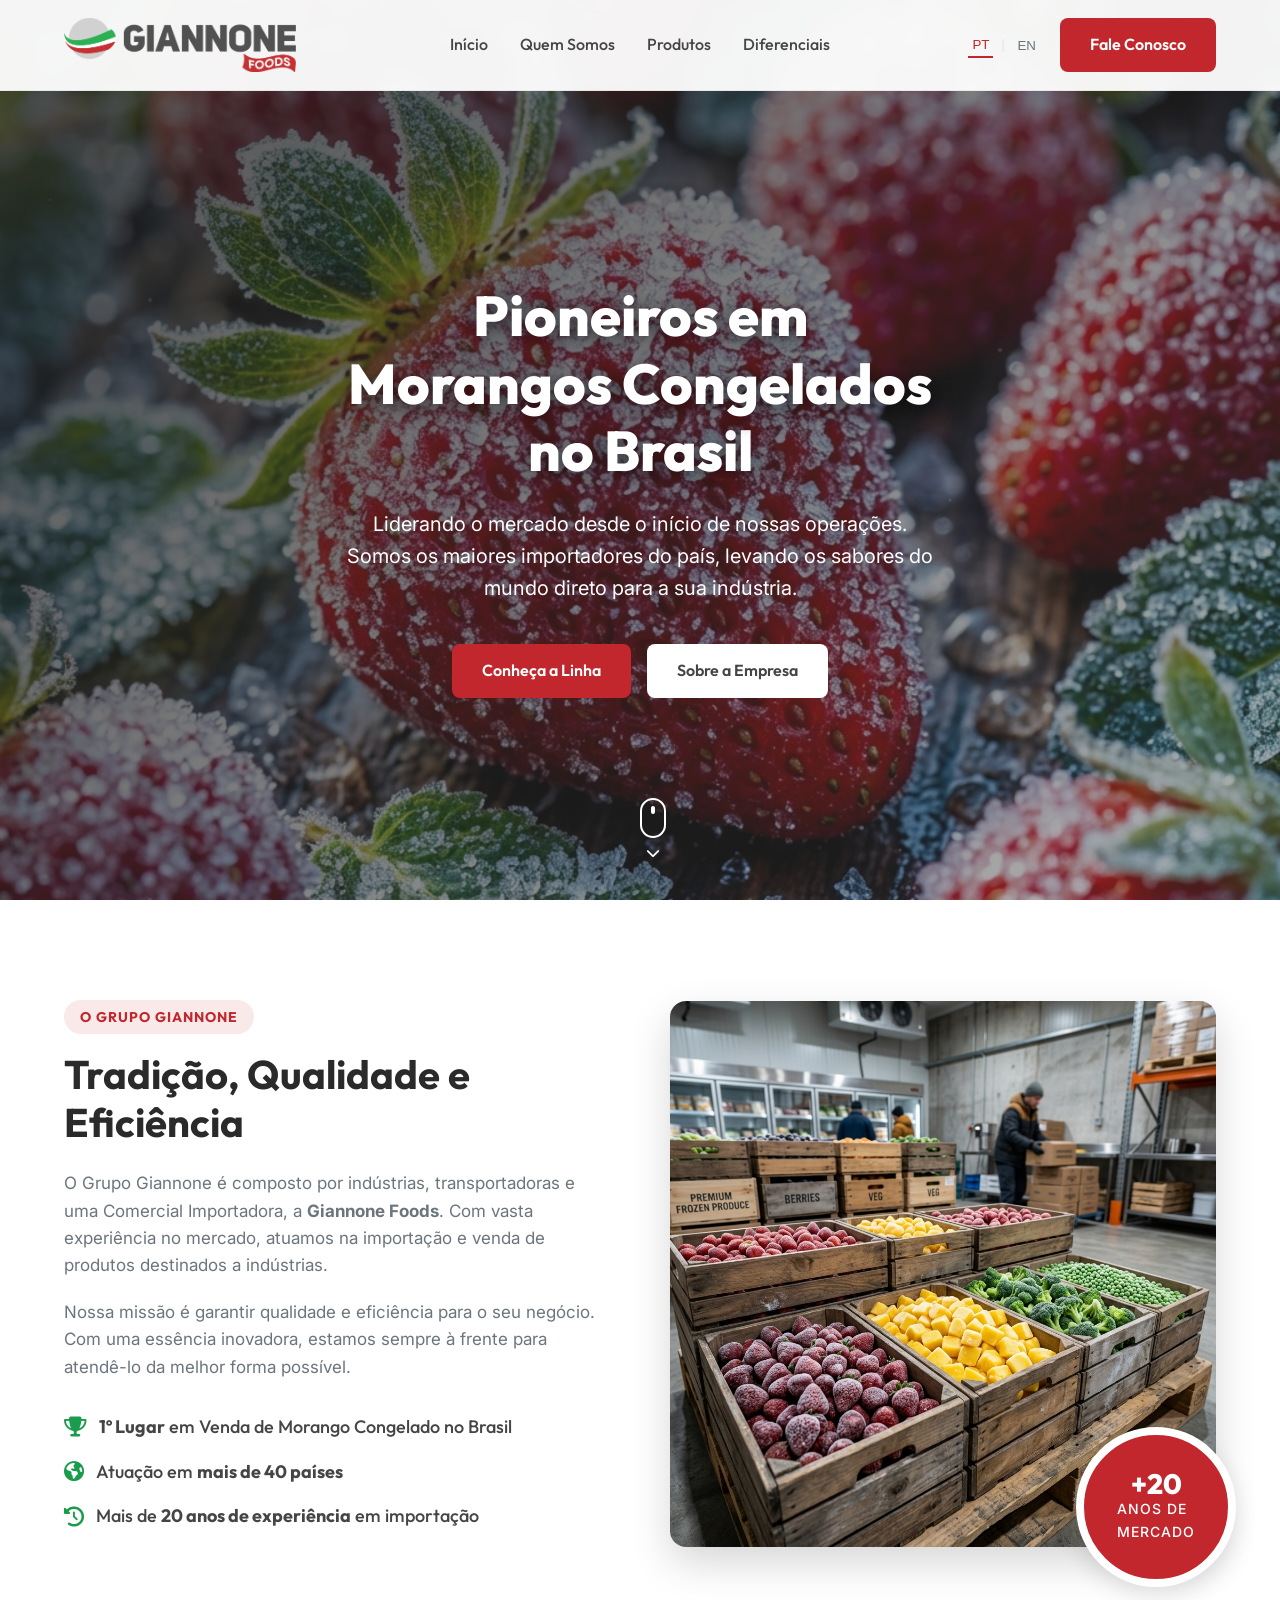
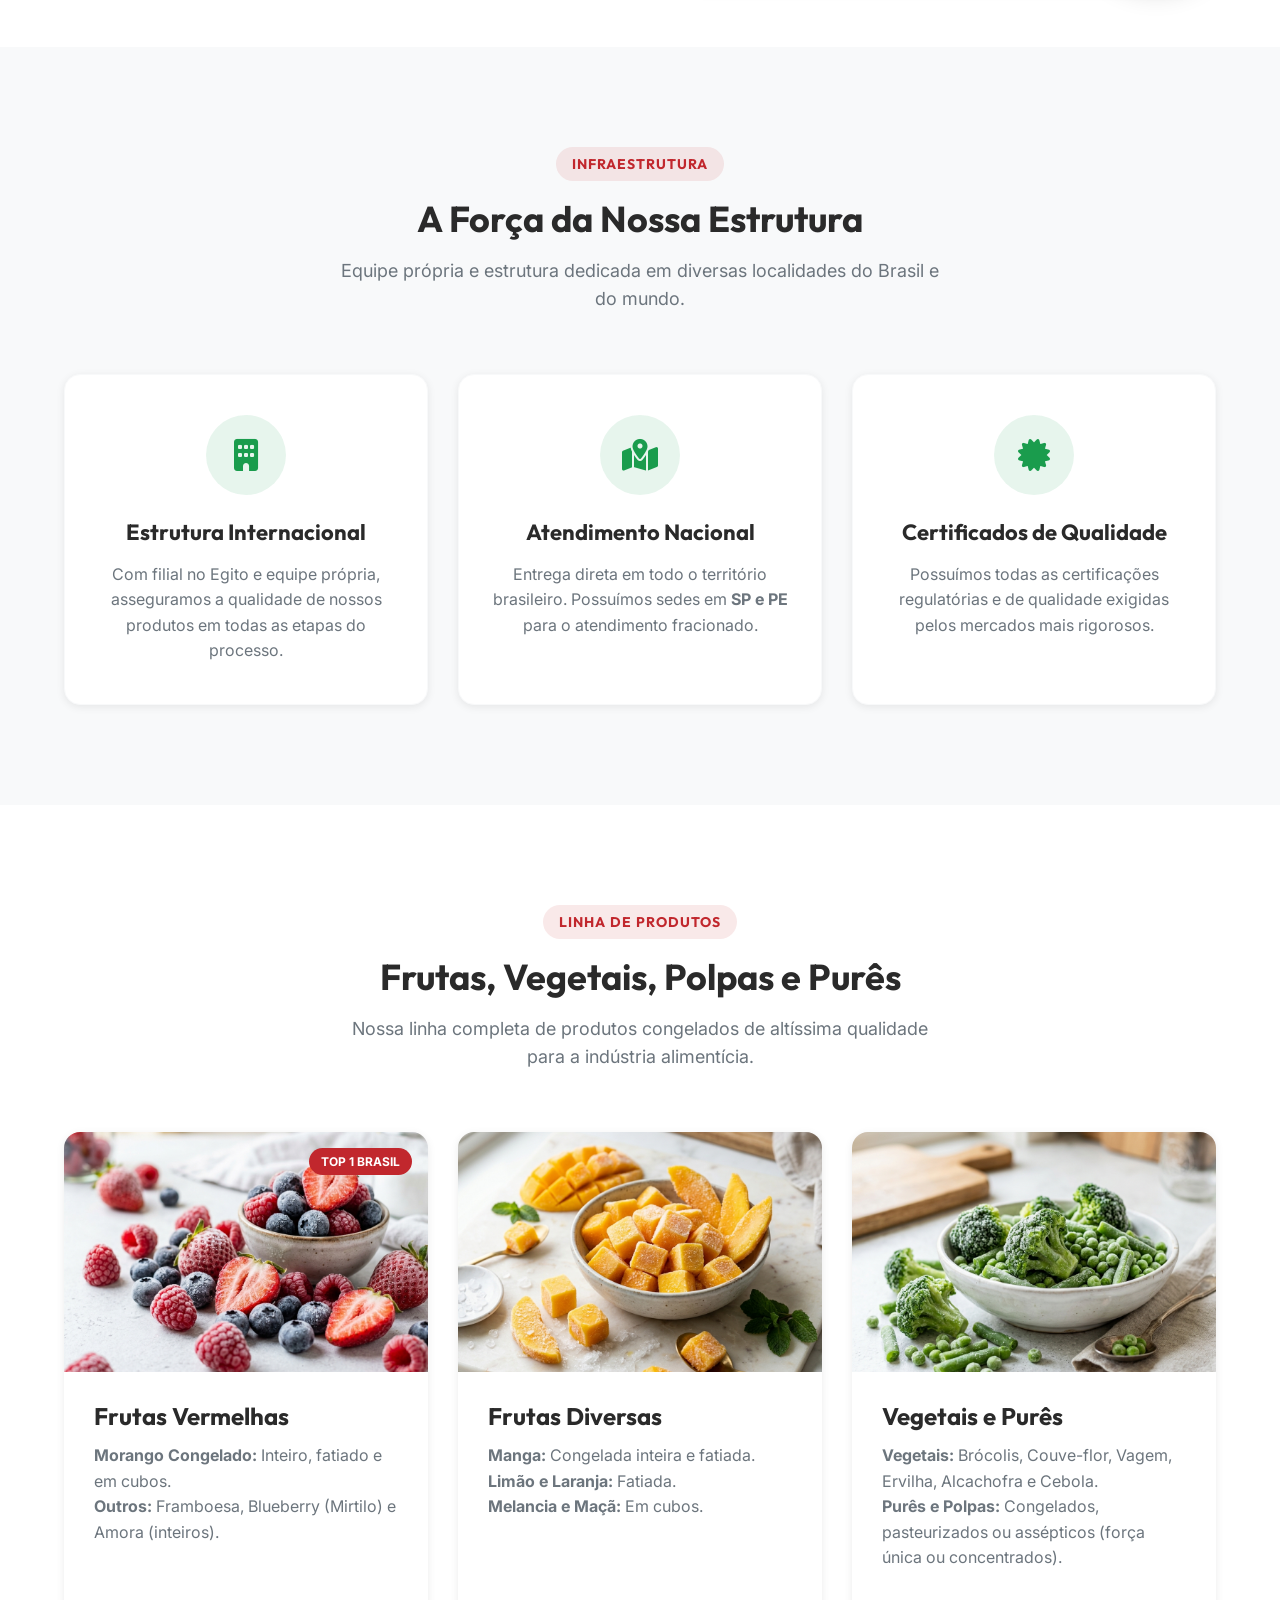
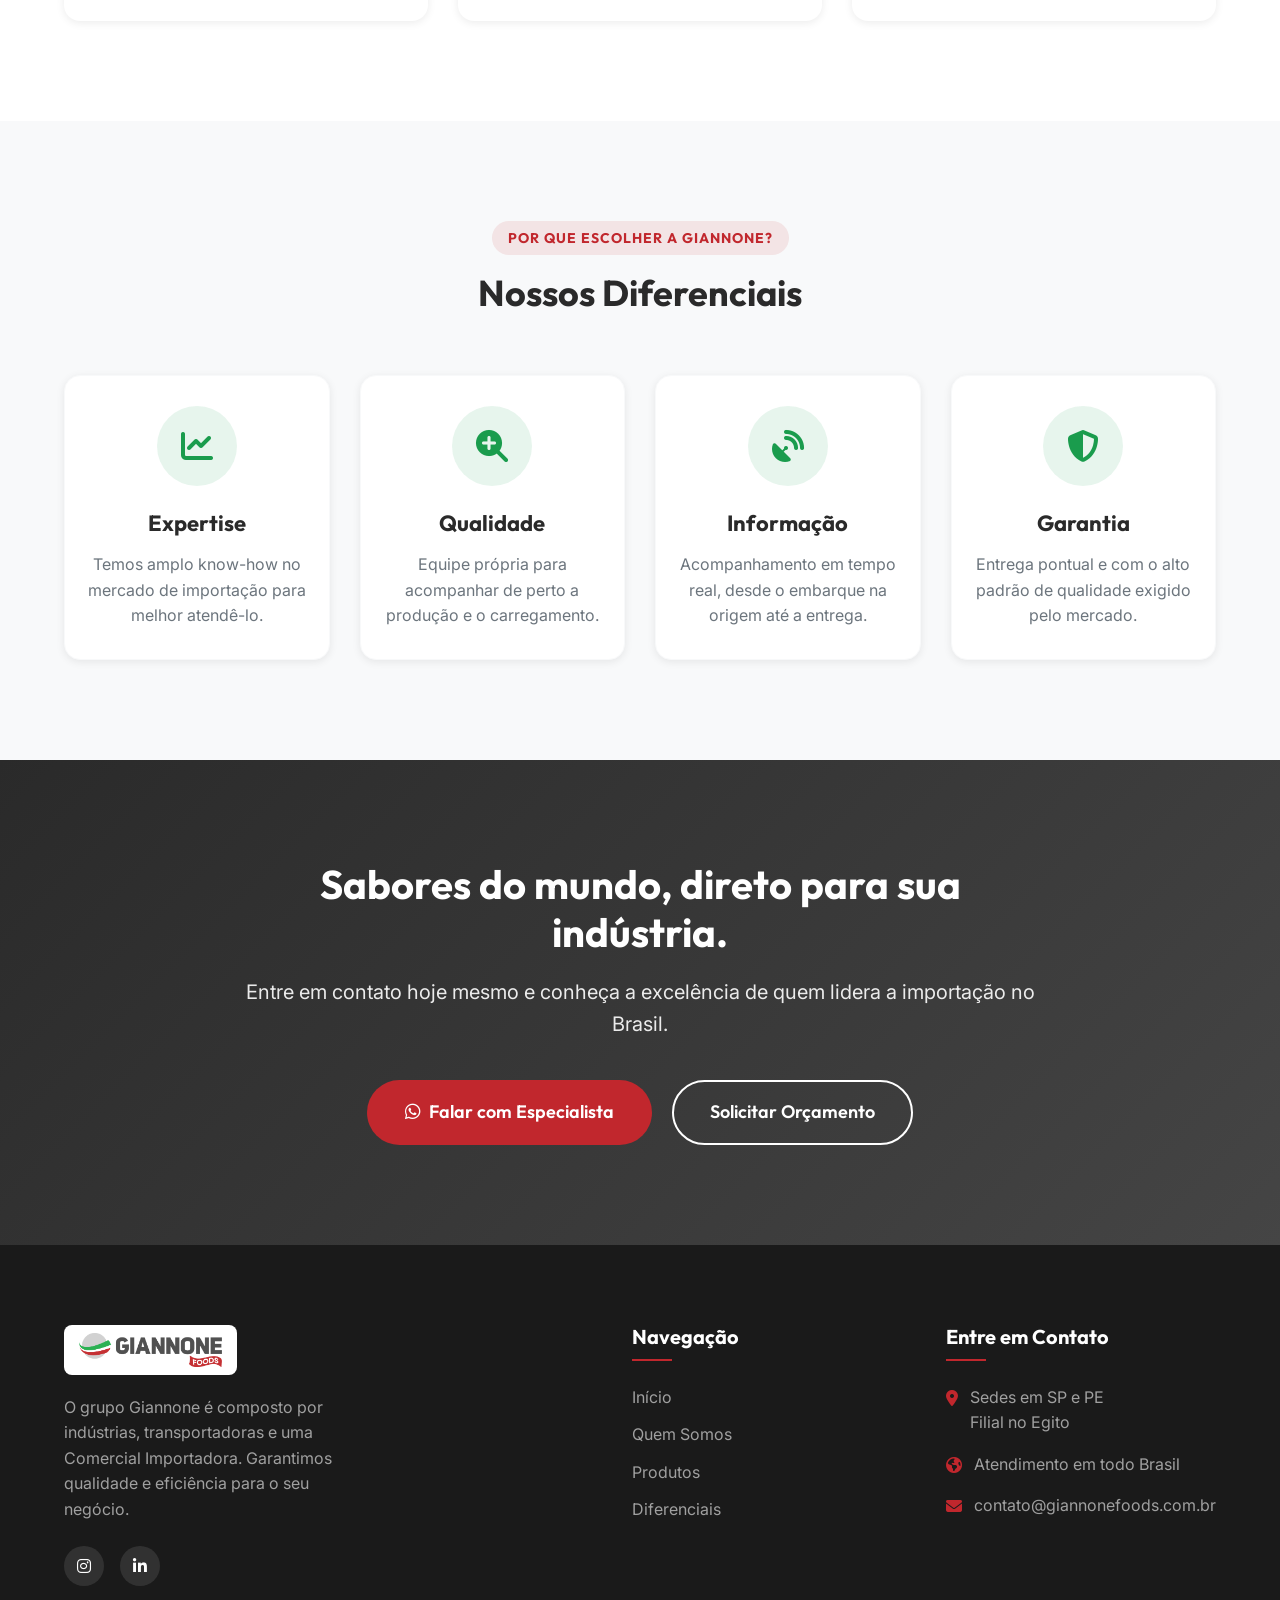
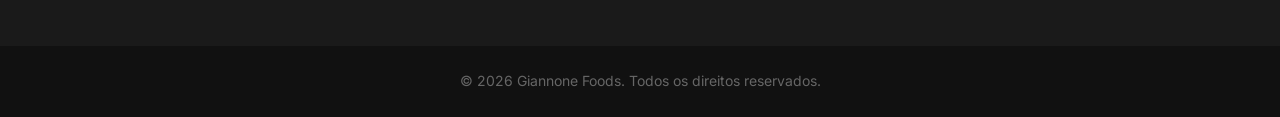
==== index.html @ f45c3317 "Update contact buttons to link to WhatsApp with pre-filled messages" ====
<!DOCTYPE html>
<html lang="pt-BR">
<head>
    <meta charset="UTF-8">
    <meta name="viewport" content="width=device-width, initial-scale=1.0">
    <meta name="description" content="Giannone Foods - Comercial Importadora do Grupo Giannone. Sabores do mundo, direto para sua indústria.">
    <title>🍓 Giannone Foods | Sabores do mundo, direto para sua indústria</title>
    <link rel="icon" type="image/png" href="favicon.png">
    <link rel="preconnect" href="https://fonts.googleapis.com">
    <link rel="preconnect" href="https://fonts.gstatic.com" crossorigin>
    <link href="https://fonts.googleapis.com/css2?family=Inter:wght@300;400;500;600&family=Outfit:wght@500;700;800&display=swap" rel="stylesheet">
    <link rel="stylesheet" href="style.css?v=2">
    <!-- Font Awesome for icons -->
    <link rel="stylesheet" href="https://cdnjs.cloudflare.com/ajax/libs/font-awesome/6.4.0/css/all.min.css">
</head>
<body>
    <!-- Navbar -->
    <header class="navbar">
        <div class="container nav-container">
            <a href="#" class="logo">
                <img src="logo.png" alt="Giannone Foods Logo" id="site-logo">
            </a>
            <nav class="nav-links">
                <a href="#inicio" data-i18n="nav_home">Início</a>
                <a href="#sobre" data-i18n="nav_about">Quem Somos</a>
                <a href="#produtos" data-i18n="nav_products">Produtos</a>
                <a href="#diferenciais" data-i18n="nav_diff">Diferenciais</a>
            </nav>
            <div class="nav-actions">
                <div class="lang-switcher">
                    <button id="lang-pt" class="lang-btn active">PT</button>
                    <span class="lang-sep">|</span>
                    <button id="lang-en" class="lang-btn">EN</button>
                </div>
                <a href="https://wa.me/5524981079111?text=Ol%C3%A1%21%20Vim%20pelo%20site%20da%20Giannone%20Foods%20e%20gostaria%20de%20mais%20informa%C3%A7%C3%B5es." target="_blank" rel="noopener noreferrer" class="btn btn-primary nav-contact-btn" data-i18n="nav_contact">Fale Conosco</a>
                <button class="mobile-menu-btn"><i class="fas fa-bars"></i></button>
            </div>
        </div>
    </header>

    <!-- Hero Section -->
    <section id="inicio" class="hero">
        <div class="hero-bg-anim" style="background-image: url('hero_bg.png');"></div>
        <div class="snow-particles"></div>
        <div class="hero-overlay"></div>
        <div class="container hero-content">
            <h1 class="animate-fade-up">
                <span data-i18n="hero_title_1">Pioneiros em </span>
                <span class="highlight" data-i18n="hero_title_2">Morangos Congelados</span><br>
                <span data-i18n="hero_title_3">no Brasil</span>
            </h1>
            <p class="animate-fade-up delay-1" data-i18n="hero_desc">Liderando o mercado desde o início de nossas operações. Somos os maiores importadores do país, levando os sabores do mundo direto para a sua indústria.</p>
            <div class="hero-buttons animate-fade-up delay-2">
                <a href="#produtos" class="btn btn-primary" data-i18n="hero_btn_1">Conheça a Linha</a>
                <a href="#sobre" class="btn btn-secondary" data-i18n="hero_btn_2">Sobre a Empresa</a>
            </div>
        </div>

        <!-- Scroll Indicator -->
        <a href="#sobre" class="scroll-indicator animate-fade-up delay-2">
            <span class="mouse">
                <span class="wheel"></span>
            </span>
            <i class="fas fa-chevron-down"></i>
        </a>
    </section>

    <!-- Sobre Section -->
    <section id="sobre" class="about section-padding">
        <div class="container about-container">
            <div class="about-text">
                <div class="section-tag" data-i18n="about_tag">O Grupo Giannone</div>
                <h2 data-i18n="about_title">Tradição, Qualidade e Eficiência</h2>
                <p data-i18n="about_p1">O Grupo Giannone é composto por indústrias, transportadoras e uma Comercial Importadora, a <strong>Giannone Foods</strong>. Com vasta experiência no mercado, atuamos na importação e venda de produtos destinados a indústrias.</p>
                <p data-i18n="about_p2">Nossa missão é garantir qualidade e eficiência para o seu negócio. Com uma essência inovadora, estamos sempre à frente para atendê-lo da melhor forma possível.</p>
                
                <ul class="about-features">
                    <li><i class="fas fa-trophy"></i> <span data-i18n="about_f1"><strong>1º Lugar</strong> em Venda de Morango Congelado no Brasil</span></li>
                    <li><i class="fas fa-globe-americas"></i> <span data-i18n="about_f2">Atuação em <strong>mais de 40 países</strong></span></li>
                    <li><i class="fas fa-history"></i> <span data-i18n="about_f3">Mais de <strong>20 anos de experiência</strong> em importação</span></li>
                </ul>
            </div>
            <div class="about-image">
                <img src="about_products.png" alt="Morangos, mangas e vegetais congelados">
                <div class="experience-badge" style="width: 160px; height: 160px; bottom: -40px; right: -20px;">
                    <span class="number">+20</span>
                    <span class="text" data-i18n="about_badge">Anos de<br>Mercado</span>
                </div>
            </div>
        </div>
    </section>

    <!-- Estrutura Section -->
    <section class="features section-padding bg-light">
        <div class="container">
            <div class="section-header text-center">
                <div class="section-tag" data-i18n="infra_tag">Infraestrutura</div>
                <h2 data-i18n="infra_title">A Força da Nossa Estrutura</h2>
                <p data-i18n="infra_desc">Equipe própria e estrutura dedicada em diversas localidades do Brasil e do mundo.</p>
            </div>
            <div class="features-grid">
                <div class="feature-box">
                    <div class="feature-icon"><i class="fas fa-building"></i></div>
                    <h3 data-i18n="infra_b1_t">Estrutura Internacional</h3>
                    <p data-i18n="infra_b1_d">Com filial no Egito e equipe própria, asseguramos a qualidade de nossos produtos em todas as etapas do processo.</p>
                </div>
                <div class="feature-box">
                    <div class="feature-icon"><i class="fas fa-map-marked-alt"></i></div>
                    <h3 data-i18n="infra_b2_t">Atendimento Nacional</h3>
                    <p data-i18n="infra_b2_d">Entrega direta em todo o território brasileiro. Possuímos sedes em <strong>SP e PE</strong> para o atendimento fracionado.</p>
                </div>
                <div class="feature-box">
                    <div class="feature-icon"><i class="fas fa-certificate"></i></div>
                    <h3 data-i18n="infra_b3_t">Certificados de Qualidade</h3>
                    <p data-i18n="infra_b3_d">Possuímos todas as certificações regulatórias e de qualidade exigidas pelos mercados mais rigorosos.</p>
                </div>
            </div>
        </div>
    </section>

    <!-- Produtos Section -->
    <section id="produtos" class="products section-padding">
        <div class="container">
            <div class="section-header text-center">
                <div class="section-tag" data-i18n="prod_tag">Linha de Produtos</div>
                <h2 data-i18n="prod_title">Frutas, Vegetais, Polpas e Purês</h2>
                <p data-i18n="prod_desc">Nossa linha completa de produtos congelados de altíssima qualidade para a indústria alimentícia.</p>
            </div>
            <div class="products-grid">
                <!-- Morangos e Frutas Vermelhas -->
                <div class="product-card">
                    <div class="product-img">
                        <img src="product_berries.png" alt="Morango Congelado">
                        <span class="badge" style="background-color: var(--color-primary);" data-i18n="prod_badge_1">Top 1 Brasil</span>
                    </div>
                    <div class="product-info">
                        <h3 data-i18n="prod_c1_t">Frutas Vermelhas</h3>
                        <p data-i18n="prod_c1_d"><strong>Morango Congelado:</strong> Inteiro, fatiado e em cubos.<br><strong>Outros:</strong> Framboesa, Blueberry (Mirtilo) e Amora (inteiros).</p>
                    </div>
                </div>
                <!-- Outras Frutas -->
                <div class="product-card">
                    <div class="product-img">
                        <img src="product_mango.png" alt="Manga e Frutas">
                    </div>
                    <div class="product-info">
                        <h3 data-i18n="prod_c2_t">Frutas Diversas</h3>
                        <p data-i18n="prod_c2_d"><strong>Manga:</strong> Congelada inteira e fatiada.<br><strong>Limão e Laranja:</strong> Fatiada.<br><strong>Melancia e Maçã:</strong> Em cubos.</p>
                    </div>
                </div>
                <!-- Vegetais e Purês -->
                <div class="product-card">
                    <div class="product-img">
                        <img src="product_veggies.png" alt="Vegetais Congelados">
                    </div>
                    <div class="product-info">
                        <h3 data-i18n="prod_c3_t">Vegetais e Purês</h3>
                        <p data-i18n="prod_c3_d"><strong>Vegetais:</strong> Brócolis, Couve-flor, Vagem, Ervilha, Alcachofra e Cebola.<br><strong>Purês e Polpas:</strong> Congelados, pasteurizados ou assépticos (força única ou concentrados).</p>
                    </div>
                </div>
            </div>
        </div>
    </section>

    <!-- Diferenciais -->
    <section id="diferenciais" class="features section-padding bg-light">
        <div class="container">
            <div class="section-header text-center">
                <div class="section-tag" data-i18n="diff_tag">Por Que Escolher a Giannone?</div>
                <h2 data-i18n="diff_title">Nossos Diferenciais</h2>
            </div>
            <div class="features-grid">
                <div class="feature-box" style="padding: 30px 20px;">
                    <div class="feature-icon"><i class="fas fa-chart-line"></i></div>
                    <h3 data-i18n="diff_b1_t">Expertise</h3>
                    <p data-i18n="diff_b1_d">Temos amplo know-how no mercado de importação para melhor atendê-lo.</p>
                </div>
                <div class="feature-box" style="padding: 30px 20px;">
                    <div class="feature-icon"><i class="fas fa-search-plus"></i></div>
                    <h3 data-i18n="diff_b2_t">Qualidade</h3>
                    <p data-i18n="diff_b2_d">Equipe própria para acompanhar de perto a produção e o carregamento.</p>
                </div>
                <div class="feature-box" style="padding: 30px 20px;">
                    <div class="feature-icon"><i class="fas fa-satellite-dish"></i></div>
                    <h3 data-i18n="diff_b3_t">Informação</h3>
                    <p data-i18n="diff_b3_d">Acompanhamento em tempo real, desde o embarque na origem até a entrega.</p>
                </div>
                <div class="feature-box" style="padding: 30px 20px;">
                    <div class="feature-icon"><i class="fas fa-shield-alt"></i></div>
                    <h3 data-i18n="diff_b4_t">Garantia</h3>
                    <p data-i18n="diff_b4_d">Entrega pontual e com o alto padrão de qualidade exigido pelo mercado.</p>
                </div>
            </div>
        </div>
    </section>

    <!-- CTA Section -->
    <section id="contato" class="cta-section">
        <div class="container cta-container">
            <div class="cta-content">
                <h2 data-i18n="cta_title">Sabores do mundo, direto para sua indústria.</h2>
                <p data-i18n="cta_desc">Entre em contato hoje mesmo e conheça a excelência de quem lidera a importação no Brasil.</p>
                <div class="cta-buttons">
                    <a href="https://wa.me/5524981079111?text=Ol%C3%A1%21%20Vim%20pelo%20site%20da%20Giannone%20Foods%20e%20gostaria%20de%20falar%20com%20um%20especialista." target="_blank" rel="noopener noreferrer" class="btn btn-primary btn-large"><i class="fab fa-whatsapp"></i> <span data-i18n="cta_btn_1">Falar com Especialista</span></a>
                    <a href="mailto:contato@giannonefoods.com.br" class="btn btn-outline btn-large" data-i18n="cta_btn_2">Solicitar Orçamento</a>
                </div>
            </div>
        </div>
    </section>

    <!-- Footer -->
    <footer class="footer">
        <div class="container footer-container">
            <div class="footer-brand">
                <img src="logo.png" alt="Giannone Foods Logo" class="footer-logo">
                <p data-i18n="footer_desc">O grupo Giannone é composto por indústrias, transportadoras e uma Comercial Importadora. Garantimos qualidade e eficiência para o seu negócio.</p>
                <div class="social-links">
                    <a href="#"><i class="fab fa-instagram"></i></a>
                    <a href="#"><i class="fab fa-linkedin-in"></i></a>
                </div>
            </div>
            <div class="footer-links">
                <h3 data-i18n="footer_nav">Navegação</h3>
                <ul>
                    <li><a href="#inicio" data-i18n="nav_home">Início</a></li>
                    <li><a href="#sobre" data-i18n="nav_about">Quem Somos</a></li>
                    <li><a href="#produtos" data-i18n="nav_products">Produtos</a></li>
                    <li><a href="#diferenciais" data-i18n="nav_diff">Diferenciais</a></li>
                </ul>
            </div>
            <div class="footer-contact">
                <h3 data-i18n="footer_cont">Entre em Contato</h3>
                <ul>
                    <li><i class="fas fa-map-marker-alt"></i> <span data-i18n="footer_c1">Sedes em SP e PE<br>Filial no Egito</span></li>
                    <li><i class="fas fa-globe-americas"></i> <span data-i18n="footer_c2">Atendimento em todo Brasil</span></li>
                    <li><i class="fas fa-envelope"></i> contato@giannonefoods.com.br</li>
                </ul>
            </div>
        </div>
        <div class="footer-bottom">
            <p>&copy; 2026 Giannone Foods. <span data-i18n="footer_rights">Todos os direitos reservados.</span></p>
        </div>
    </footer>

    <script src="translations.js"></script>
    <script src="script.js"></script>
</body>
</html>
---- style.css ----
/* ==========================================================================
   CSS Variables & Resets
   ========================================================================== */
:root {
    /* Brand Colors */
    --color-primary: #c1272d; /* Red from logo */
    --color-primary-dark: #a11e24;
    --color-secondary: #1a9c4d; /* Green from logo */
    --color-secondary-dark: #147a3c;
    --color-dark: #454545; /* Dark grey from GIANNONE text */
    --color-darker: #2a2a2a;
    
    /* Neutral Colors */
    --color-white: #ffffff;
    --color-light: #f8f9fa;
    --color-grey: #6c757d;
    --color-grey-light: #e9ecef;
    
    /* Typography */
    --font-heading: 'Outfit', sans-serif;
    --font-body: 'Inter', sans-serif;
    
    /* Layout */
    --max-width: 1200px;
    --border-radius: 8px;
    --border-radius-lg: 16px;
    --transition: all 0.3s ease;
    --shadow-sm: 0 2px 8px rgba(0,0,0,0.08);
    --shadow-md: 0 8px 24px rgba(0,0,0,0.12);
    --shadow-lg: 0 16px 40px rgba(0,0,0,0.16);
}

* {
    margin: 0;
    padding: 0;
    box-sizing: border-box;
}

html {
    scroll-behavior: smooth;
}

body {
    font-family: var(--font-body);
    color: var(--color-dark);
    line-height: 1.6;
    background-color: var(--color-white);
    overflow-x: hidden;
}

h1, h2, h3, h4, h5, h6 {
    font-family: var(--font-heading);
    color: var(--color-darker);
    line-height: 1.2;
}

a {
    text-decoration: none;
    color: inherit;
    transition: var(--transition);
}

ul {
    list-style: none;
}

img {
    max-width: 100%;
    height: auto;
    display: block;
}

.container {
    max-width: var(--max-width);
    margin: 0 auto;
    padding: 0 24px;
}

.section-padding {
    padding: 100px 0;
}

.bg-light {
    background-color: var(--color-light);
}

/* ==========================================================================
   Typography & Utilities
   ========================================================================== */
.text-center {
    text-align: center;
}

.section-header {
    margin-bottom: 60px;
}

.section-tag {
    display: inline-block;
    padding: 6px 16px;
    background-color: rgba(193, 39, 45, 0.1);
    color: var(--color-primary);
    font-family: var(--font-heading);
    font-weight: 700;
    font-size: 14px;
    text-transform: uppercase;
    letter-spacing: 1px;
    border-radius: 30px;
    margin-bottom: 16px;
}

.section-header h2 {
    font-size: 36px;
    margin-bottom: 16px;
}

.section-header p {
    color: var(--color-grey);
    font-size: 18px;
    max-width: 600px;
    margin: 0 auto;
}

/* ==========================================================================
   Buttons
   ========================================================================== */
.btn {
    display: inline-flex;
    align-items: center;
    justify-content: center;
    padding: 12px 28px;
    font-family: var(--font-heading);
    font-weight: 600;
    border-radius: var(--border-radius);
    cursor: pointer;
    border: 2px solid transparent;
    transition: var(--transition);
    gap: 8px;
}

.btn-primary {
    background-color: var(--color-primary);
    color: var(--color-white);
}

.btn-primary:hover {
    background-color: var(--color-primary-dark);
    transform: translateY(-2px);
    box-shadow: var(--shadow-md);
}

.btn-secondary {
    background-color: var(--color-white);
    color: var(--color-dark);
}

.btn-secondary:hover {
    background-color: var(--color-light);
    transform: translateY(-2px);
}

.btn-outline {
    background-color: transparent;
    border-color: var(--color-white);
    color: var(--color-white);
}

.btn-outline:hover {
    background-color: var(--color-white);
    color: var(--color-dark);
}

.btn-large {
    padding: 16px 36px;
    font-size: 18px;
    border-radius: 50px;
}

/* ==========================================================================
   Navbar
   ========================================================================== */
.navbar {
    position: fixed;
    top: 0;
    left: 0;
    width: 100%;
    background-color: rgba(255, 255, 255, 0.95);
    backdrop-filter: blur(10px);
    z-index: 1000;
    transition: var(--transition);
    border-bottom: 1px solid rgba(0,0,0,0.05);
}

.navbar.scrolled {
    box-shadow: var(--shadow-sm);
    padding: 10px 0;
}

.nav-container {
    display: grid;
    grid-template-columns: 1fr auto 1fr;
    align-items: center;
    height: 90px;
    transition: height 0.3s ease;
}

.navbar.scrolled .nav-container {
    height: 80px;
}

.logo {
    justify-self: start;
}

.logo img {
    height: 55px;
    object-fit: contain;
    transition: var(--transition);
}

.nav-links {
    display: flex;
    gap: 32px;
}

.nav-links a {
    font-family: var(--font-heading);
    font-weight: 500;
    color: var(--color-dark);
    position: relative;
}

.nav-links a::after {
    content: '';
    position: absolute;
    bottom: -4px;
    left: 0;
    width: 0;
    height: 2px;
    background-color: var(--color-primary);
    transition: var(--transition);
}

.nav-links a:hover::after,
.nav-links a.active::after {
    width: 100%;
}

.nav-actions {
    justify-self: end;
    display: flex;
    align-items: center;
    gap: 20px;
}

.lang-switcher {
    display: flex;
    align-items: center;
    gap: 8px;
    font-family: var(--font-heading);
    font-weight: 700;
    font-size: 14px;
}

.lang-btn {
    background: none;
    border: none;
    color: var(--color-grey);
    cursor: pointer;
    transition: var(--transition);
    padding: 4px;
}

.lang-btn:hover {
    color: var(--color-primary);
}

.lang-btn.active {
    color: var(--color-primary);
    border-bottom: 2px solid var(--color-primary);
}

.lang-sep {
    color: var(--color-grey-light);
}

.mobile-menu-btn {
    display: none;
    background: none;
    border: none;
    font-size: 24px;
    color: var(--color-dark);
    cursor: pointer;
}

/* ==========================================================================
   Hero Section
   ========================================================================== */
.hero {
    position: relative;
    height: 100vh;
    min-height: 600px;
    display: flex;
    align-items: center;
    color: var(--color-white);
    padding-top: 80px;
    overflow: hidden;
}

.hero-bg-anim {
    position: absolute;
    top: 0;
    left: 0;
    width: 100%;
    height: 100%;
    background-size: cover;
    background-position: center;
    animation: zoomPan 25s ease-in-out infinite alternate;
    z-index: 0;
}

@keyframes zoomPan {
    0% { transform: scale(1) translate(0, 0); }
    100% { transform: scale(1.15) translate(-1%, -1%); }
}

.snow-particles {
    position: absolute;
    top: 0; left: 0; right: 0; bottom: 0;
    background-image: 
        radial-gradient(3px 3px at 100px 50px, rgba(255,255,255,0.8), transparent),
        radial-gradient(4px 4px at 200px 150px, rgba(255,255,255,0.6), transparent),
        radial-gradient(2px 2px at 300px 250px, rgba(255,255,255,0.9), transparent),
        radial-gradient(3px 3px at 400px 350px, rgba(255,255,255,0.7), transparent),
        radial-gradient(5px 5px at 500px 100px, rgba(255,255,255,0.8), transparent),
        radial-gradient(2px 2px at 50px 200px, rgba(255,255,255,0.6), transparent),
        radial-gradient(3px 3px at 150px 300px, rgba(255,255,255,0.9), transparent),
        radial-gradient(4px 4px at 250px 400px, rgba(255,255,255,0.5), transparent),
        radial-gradient(2px 2px at 350px 500px, rgba(255,255,255,0.8), transparent);
    background-size: 600px 600px;
    animation: snowAnim 20s linear infinite;
    opacity: 0.5;
    z-index: 0;
}

@keyframes snowAnim {
    0% { background-position: 0px 0px; }
    100% { background-position: 100px 600px; }
}

.hero-overlay {
    position: absolute;
    top: 0;
    left: 0;
    width: 100%;
    height: 100%;
    background: linear-gradient(135deg, rgba(30, 30, 30, 0.8) 0%, rgba(69, 69, 69, 0.4) 100%);
    z-index: 0;
}

.hero-content {
    position: relative;
    z-index: 1;
    max-width: 800px;
    text-align: center;
    margin: 0 auto;
}

.hero h1 {
    font-size: 56px;
    font-weight: 800;
    margin-bottom: 24px;
    color: var(--color-white);
    text-shadow: 0 4px 20px rgba(0, 0, 0, 0.6);
}

.hero h1 span.highlight {
    color: var(--color-white);
    position: relative;
    display: inline-block;
}

.hero p {
    font-size: 20px;
    margin: 0 auto 40px auto;
    opacity: 0.9;
    max-width: 600px;
}

.hero-buttons {
    display: flex;
    justify-content: center;
    gap: 16px;
}

/* Scroll Indicator */
.scroll-indicator {
    position: absolute;
    bottom: 40px;
    left: 50%;
    transform: translateX(-50%);
    display: flex;
    flex-direction: column;
    align-items: center;
    gap: 8px;
    color: var(--color-white);
    opacity: 0.8;
    z-index: 10;
    transition: var(--transition);
}

.scroll-indicator:hover {
    opacity: 1;
    color: var(--color-white);
}

.mouse {
    width: 26px;
    height: 40px;
    border: 2px solid var(--color-white);
    border-radius: 20px;
    position: relative;
}

.wheel {
    width: 4px;
    height: 8px;
    background-color: var(--color-white);
    border-radius: 2px;
    position: absolute;
    top: 6px;
    left: 50%;
    transform: translateX(-50%);
    animation: scrollWheel 2s infinite;
}

@keyframes scrollWheel {
    0% { top: 6px; opacity: 1; }
    100% { top: 20px; opacity: 0; }
}

.scroll-indicator i {
    font-size: 14px;
    animation: bounce 2s infinite;
}

@keyframes bounce {
    0%, 20%, 50%, 80%, 100% { transform: translateY(0); }
    40% { transform: translateY(-5px); }
    60% { transform: translateY(-3px); }
}

/* ==========================================================================
   About Section
   ========================================================================== */
.about-container {
    display: grid;
    grid-template-columns: 1fr 1fr;
    gap: 60px;
    align-items: center;
}

.about-text h2 {
    font-size: 40px;
    margin-bottom: 24px;
}

.about-text p {
    color: var(--color-grey);
    margin-bottom: 20px;
    font-size: 17px;
}

.about-features {
    margin-top: 32px;
}

.about-features li {
    display: flex;
    align-items: center;
    gap: 12px;
    margin-bottom: 16px;
    font-family: var(--font-heading);
    font-weight: 500;
    font-size: 18px;
}

.about-features i {
    color: var(--color-secondary);
    font-size: 20px;
}

.about-image {
    position: relative;
}

.about-image img {
    border-radius: var(--border-radius-lg);
    box-shadow: var(--shadow-lg);
}

.experience-badge {
    position: absolute;
    bottom: -30px;
    right: -30px;
    background-color: var(--color-primary);
    color: var(--color-white);
    width: 140px;
    height: 140px;
    border-radius: 50%;
    display: flex;
    flex-direction: column;
    align-items: center;
    justify-content: center;
    box-shadow: var(--shadow-md);
    border: 8px solid var(--color-white);
}

.experience-badge .number {
    font-family: var(--font-heading);
    font-size: 28px;
    font-weight: 800;
    line-height: 1;
}

.experience-badge .text {
    font-size: 14px;
    font-weight: 500;
    letter-spacing: 1px;
    text-transform: uppercase;
}

/* ==========================================================================
   Products Section
   ========================================================================== */
.products-grid {
    display: grid;
    grid-template-columns: repeat(3, 1fr);
    gap: 30px;
}

.product-card {
    background-color: var(--color-white);
    border-radius: var(--border-radius-lg);
    overflow: hidden;
    box-shadow: var(--shadow-sm);
    transition: var(--transition);
}

.product-card:hover {
    transform: translateY(-10px);
    box-shadow: var(--shadow-lg);
}

.product-img {
    position: relative;
    height: 240px;
    overflow: hidden;
}

.product-img img {
    width: 100%;
    height: 100%;
    object-fit: cover;
    transition: transform 0.5s ease;
}

.product-card:hover .product-img img {
    transform: scale(1.1);
}

.product-img .badge {
    position: absolute;
    top: 16px;
    right: 16px;
    background-color: var(--color-primary);
    color: var(--color-white);
    padding: 4px 12px;
    border-radius: 20px;
    font-size: 12px;
    font-weight: 700;
    text-transform: uppercase;
}

.product-info {
    padding: 30px;
}

.product-info h3 {
    font-size: 24px;
    margin-bottom: 12px;
}

.product-info p {
    color: var(--color-grey);
    margin-bottom: 20px;
}

.learn-more {
    display: inline-flex;
    align-items: center;
    gap: 8px;
    color: var(--color-primary);
    font-weight: 600;
    font-family: var(--font-heading);
}

.learn-more:hover {
    color: var(--color-primary-dark);
}

.learn-more i {
    transition: transform 0.3s ease;
}

.learn-more:hover i {
    transform: translateX(4px);
}

/* ==========================================================================
   Features Section
   ========================================================================== */
.features-grid {
    display: grid;
    grid-template-columns: repeat(auto-fit, minmax(250px, 1fr));
    gap: 30px;
}

.feature-box {
    text-align: center;
    padding: 40px 30px;
    background-color: var(--color-white);
    border-radius: var(--border-radius-lg);
    box-shadow: var(--shadow-sm);
    transition: var(--transition);
    border: 1px solid var(--color-light);
}

.feature-box:hover {
    box-shadow: var(--shadow-md);
    border-color: var(--color-primary);
}

.feature-icon {
    width: 80px;
    height: 80px;
    background-color: rgba(26, 156, 77, 0.1);
    color: var(--color-secondary);
    border-radius: 50%;
    display: flex;
    align-items: center;
    justify-content: center;
    font-size: 32px;
    margin: 0 auto 24px;
    transition: var(--transition);
}

.feature-box:hover .feature-icon {
    background-color: var(--color-secondary);
    color: var(--color-white);
    transform: rotateY(180deg);
}

.feature-box h3 {
    font-size: 22px;
    margin-bottom: 16px;
}

.feature-box p {
    color: var(--color-grey);
}

/* ==========================================================================
   CTA Section
   ========================================================================== */
.cta-section {
    background: linear-gradient(135deg, var(--color-darker) 0%, var(--color-dark) 100%);
    padding: 100px 0;
    color: var(--color-white);
    text-align: center;
}

.cta-content {
    max-width: 800px;
    margin: 0 auto;
}

.cta-content h2 {
    color: var(--color-white);
    font-size: 40px;
    margin-bottom: 20px;
}

.cta-content p {
    font-size: 20px;
    margin-bottom: 40px;
    opacity: 0.9;
}

.cta-buttons {
    display: flex;
    justify-content: center;
    gap: 20px;
}

/* ==========================================================================
   Footer
   ========================================================================== */
.footer {
    background-color: #1a1a1a;
    color: var(--color-white);
    padding-top: 80px;
}

.footer-container {
    display: grid;
    grid-template-columns: 2fr 1fr 1fr;
    gap: 60px;
    margin-bottom: 60px;
}

.footer-logo {
    height: 50px;
    margin-bottom: 20px;
    background-color: var(--color-white);
    padding: 8px 15px;
    border-radius: 8px;
    object-fit: contain;
}

.footer-brand p {
    color: #a0a0a0;
    margin-bottom: 24px;
    max-width: 300px;
}

.social-links {
    display: flex;
    gap: 16px;
}

.social-links a {
    width: 40px;
    height: 40px;
    background-color: rgba(255,255,255,0.1);
    display: flex;
    align-items: center;
    justify-content: center;
    border-radius: 50%;
    color: var(--color-white);
    transition: var(--transition);
}

.social-links a:hover {
    background-color: var(--color-primary);
    transform: translateY(-3px);
}

.footer h3 {
    color: var(--color-white);
    font-size: 20px;
    margin-bottom: 24px;
    position: relative;
    padding-bottom: 12px;
}

.footer h3::after {
    content: '';
    position: absolute;
    bottom: 0;
    left: 0;
    width: 40px;
    height: 2px;
    background-color: var(--color-primary);
}

.footer-links ul li {
    margin-bottom: 12px;
}

.footer-links ul li a {
    color: #a0a0a0;
}

.footer-links ul li a:hover {
    color: var(--color-primary);
    padding-left: 8px;
}

.footer-contact ul li {
    display: flex;
    gap: 12px;
    margin-bottom: 16px;
    color: #a0a0a0;
    align-items: flex-start;
}

.footer-contact ul li i {
    color: var(--color-primary);
    margin-top: 5px;
}

.footer-bottom {
    background-color: #111;
    text-align: center;
    padding: 24px 0;
    color: #666;
    font-size: 14px;
}

/* ==========================================================================
   Animations
   ========================================================================== */
.animate-fade-up {
    opacity: 0;
    transform: translateY(30px);
    transition: opacity 0.8s ease, transform 0.8s ease;
}

.animate-fade-up.visible {
    opacity: 1;
    transform: translateY(0);
}

.delay-1 { transition-delay: 0.2s; }
.delay-2 { transition-delay: 0.4s; }

/* ==========================================================================
   Responsive Design
   ========================================================================== */
@media (max-width: 992px) {
    .about-container {
        grid-template-columns: 1fr;
    }
    
    .about-image {
        order: -1;
    }
    
    .products-grid,
    .features-grid {
        grid-template-columns: repeat(2, 1fr);
    }
    
    .footer-container {
        grid-template-columns: 1fr 1fr;
    }
    
    .hero h1 {
        font-size: 48px;
    }
}

@media (max-width: 768px) {
    .mobile-menu-btn {
        display: block;
    }
    
    .nav-links,
    .nav-contact-btn {
        display: none;
    }
    
    /* Mobile Menu Active State */
    .nav-links.active {
        display: flex;
        flex-direction: column;
        position: absolute;
        top: 100%;
        left: 0;
        width: 100%;
        background-color: var(--color-white);
        padding: 20px;
        box-shadow: var(--shadow-md);
        gap: 20px;
    }
    
    .products-grid,
    .features-grid,
    .footer-container {
        grid-template-columns: 1fr;
    }
    
    .hero h1 {
        font-size: 36px;
    }
    
    .cta-buttons {
        flex-direction: column;
    }
    
    .experience-badge {
        bottom: -15px;
        right: -15px;
        width: 100px;
        height: 100px;
    }
    
    .experience-badge .number {
        font-size: 20px;
    }
}
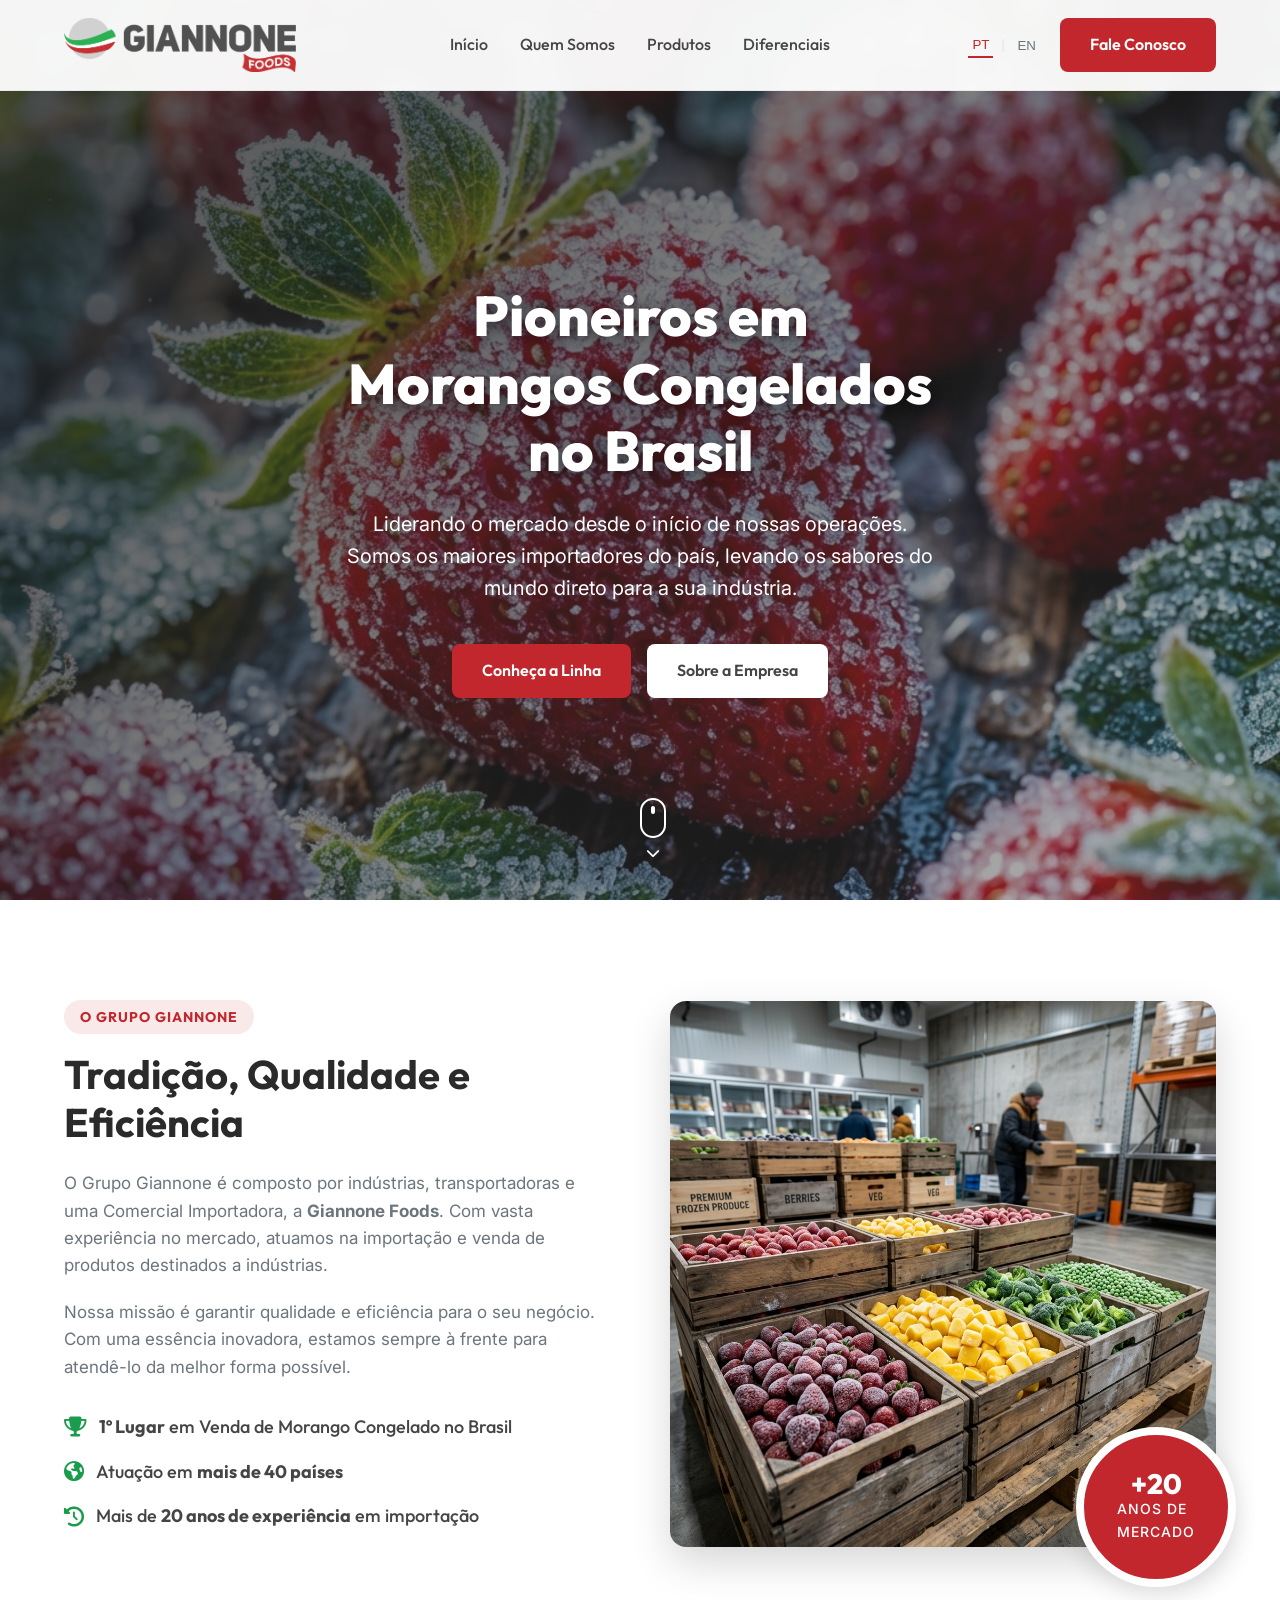
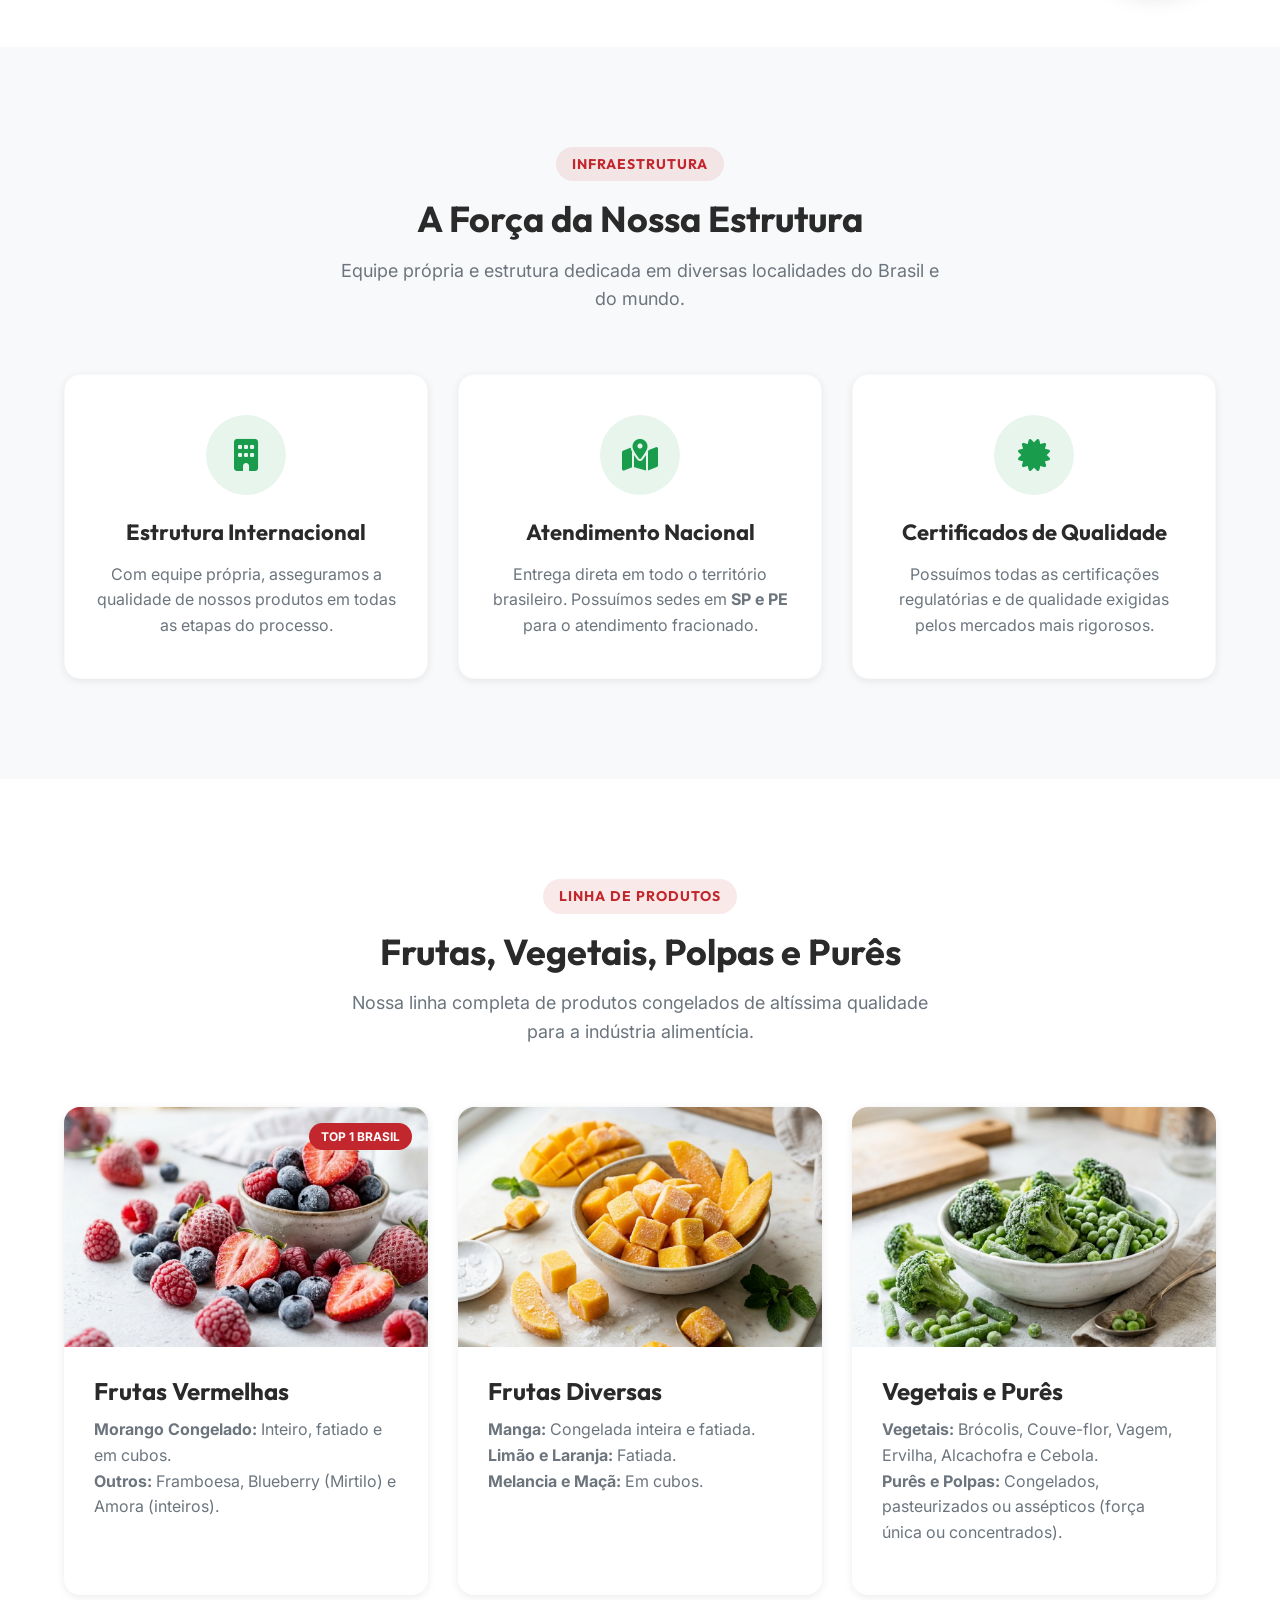
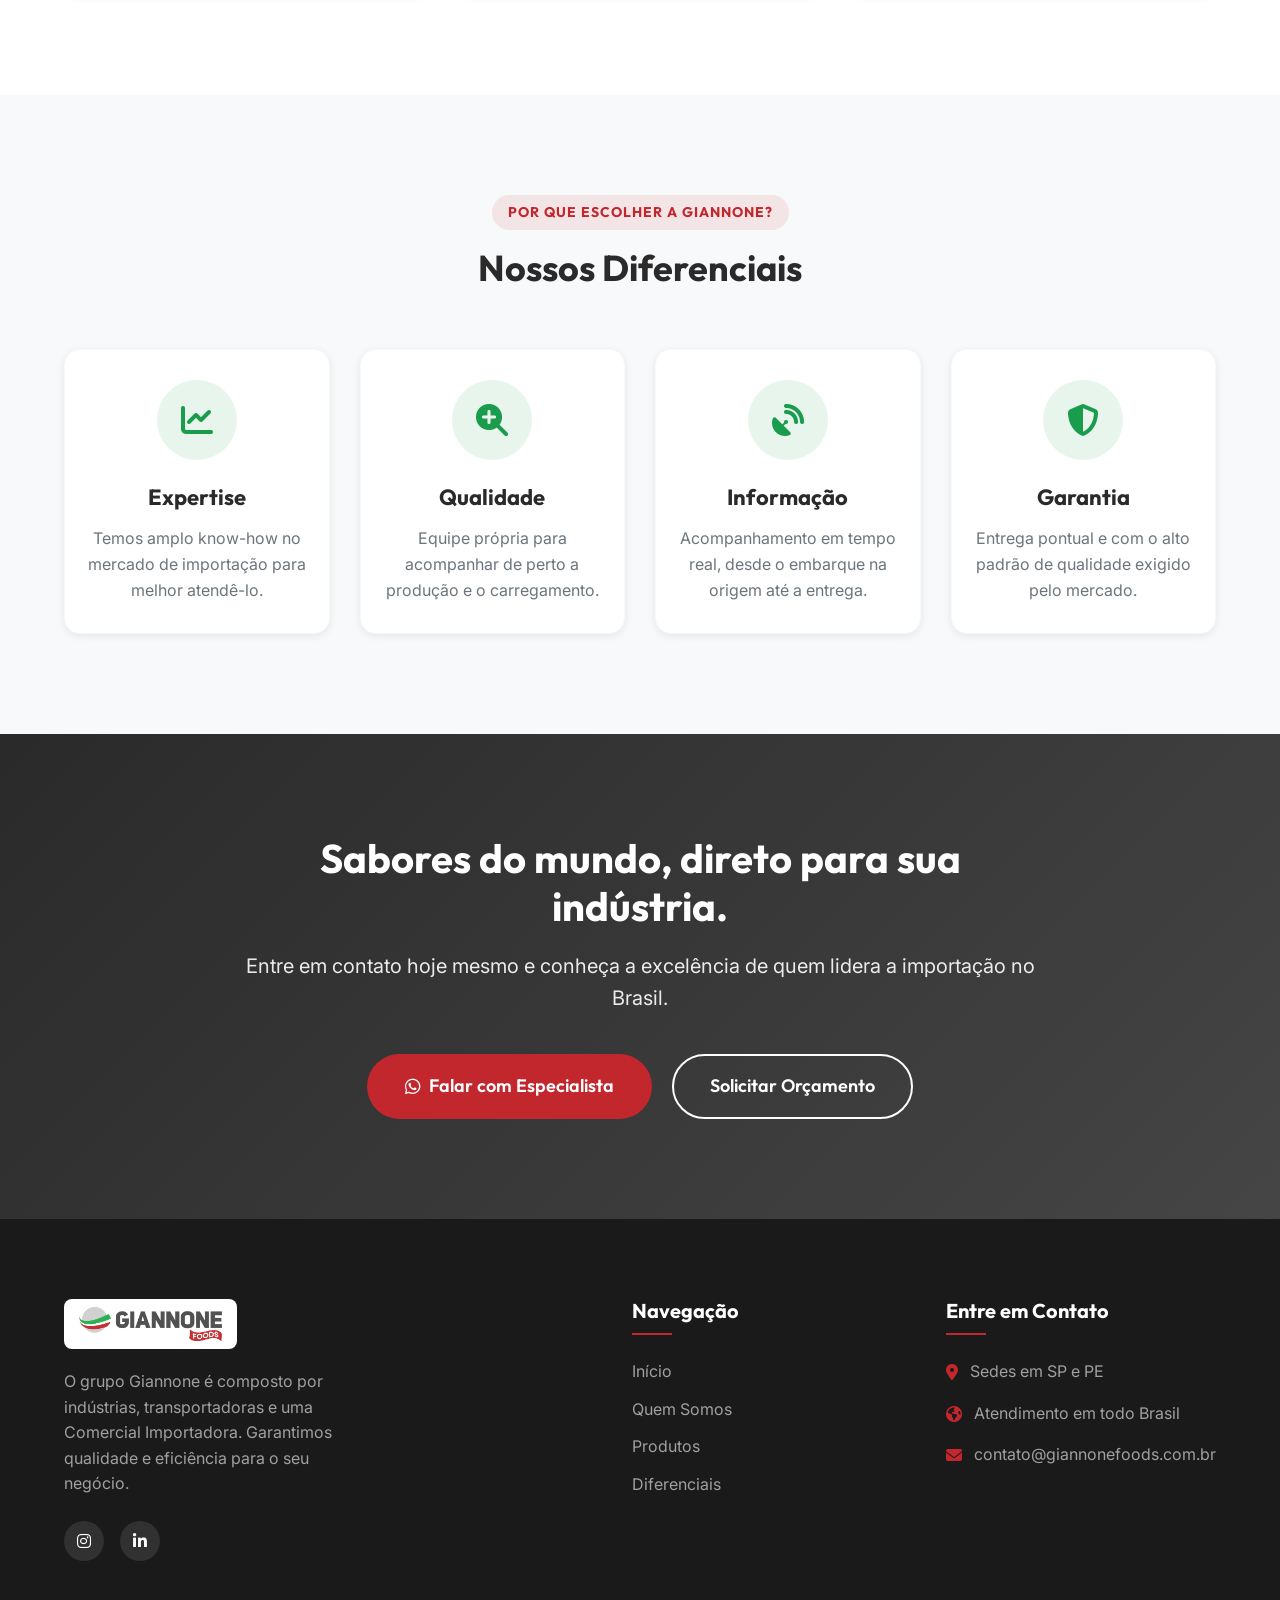
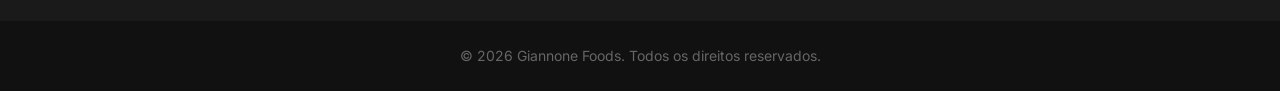
==== commit 76208d91: "SEO improvements and removal of Egypt references" ====
--- a/index.html
+++ b/index.html
@@ -3,8 +3,47 @@
 <head>
     <meta charset="UTF-8">
     <meta name="viewport" content="width=device-width, initial-scale=1.0">
-    <meta name="description" content="Giannone Foods - Comercial Importadora do Grupo Giannone. Sabores do mundo, direto para sua indústria.">
+    <meta name="description" content="Giannone Foods - Comercial Importadora do Grupo Giannone. Sabores do mundo, direto para sua indústria. A maior importadora de morangos congelados do Brasil.">
+    <meta name="keywords" content="Giannone Foods, importadora de alimentos, morango congelado, frutas vermelhas congeladas, vegetais congelados, polpas de frutas, importação para indústrias, Giannone Transportes">
+    <meta name="author" content="Giannone Foods">
+    <link rel="canonical" href="https://www.giannonefoods.com.br/">
+
+    <!-- Open Graph / Facebook / WhatsApp -->
+    <meta property="og:type" content="website">
+    <meta property="og:url" content="https://www.giannonefoods.com.br/">
+    <meta property="og:title" content="Giannone Foods | Sabores do mundo, direto para sua indústria">
+    <meta property="og:description" content="A maior importadora de morangos congelados do Brasil. O Grupo Giannone leva ingredientes de qualidade mundial para o seu negócio.">
+    <meta property="og:image" content="https://www.giannonefoods.com.br/about_products.png">
+
+    <!-- Twitter -->
+    <meta property="twitter:card" content="summary_large_image">
+    <meta property="twitter:url" content="https://www.giannonefoods.com.br/">
+    <meta property="twitter:title" content="Giannone Foods | Sabores do mundo, direto para sua indústria">
+    <meta property="twitter:description" content="A maior importadora de morangos congelados do Brasil. O Grupo Giannone leva ingredientes de qualidade mundial para o seu negócio.">
+    <meta property="twitter:image" content="https://www.giannonefoods.com.br/about_products.png">
+
     <title>🍓 Giannone Foods | Sabores do mundo, direto para sua indústria</title>
+
+    <!-- Schema.org JSON-LD para SEO -->
+    <script type="application/ld+json">
+    {
+      "@context": "https://schema.org",
+      "@type": "Organization",
+      "name": "Giannone Foods",
+      "url": "https://www.giannonefoods.com.br",
+      "logo": "https://www.giannonefoods.com.br/logo.png",
+      "description": "Comercial Importadora do Grupo Giannone, especializada na importação de morangos congelados, frutas vermelhas e vegetais para indústrias.",
+      "contactPoint": {
+        "@type": "ContactPoint",
+        "telephone": "+55-24-98107-9111",
+        "contactType": "Customer Service",
+        "email": "contato@giannonefoods.com.br",
+        "areaServed": "BR",
+        "availableLanguage": ["pt", "en"]
+      }
+    }
+    </script>
+
     <link rel="icon" type="image/png" href="favicon.png">
     <link rel="preconnect" href="https://fonts.googleapis.com">
     <link rel="preconnect" href="https://fonts.gstatic.com" crossorigin>
@@ -102,7 +141,7 @@
                 <div class="feature-box">
                     <div class="feature-icon"><i class="fas fa-building"></i></div>
                     <h3 data-i18n="infra_b1_t">Estrutura Internacional</h3>
-                    <p data-i18n="infra_b1_d">Com filial no Egito e equipe própria, asseguramos a qualidade de nossos produtos em todas as etapas do processo.</p>
+                    <p data-i18n="infra_b1_d">Com equipe própria, asseguramos a qualidade de nossos produtos em todas as etapas do processo.</p>
                 </div>
                 <div class="feature-box">
                     <div class="feature-icon"><i class="fas fa-map-marked-alt"></i></div>
@@ -231,7 +270,7 @@
             <div class="footer-contact">
                 <h3 data-i18n="footer_cont">Entre em Contato</h3>
                 <ul>
-                    <li><i class="fas fa-map-marker-alt"></i> <span data-i18n="footer_c1">Sedes em SP e PE<br>Filial no Egito</span></li>
+                    <li><i class="fas fa-map-marker-alt"></i> <span data-i18n="footer_c1">Sedes em SP e PE</span></li>
                     <li><i class="fas fa-globe-americas"></i> <span data-i18n="footer_c2">Atendimento em todo Brasil</span></li>
                     <li><i class="fas fa-envelope"></i> contato@giannonefoods.com.br</li>
                 </ul>
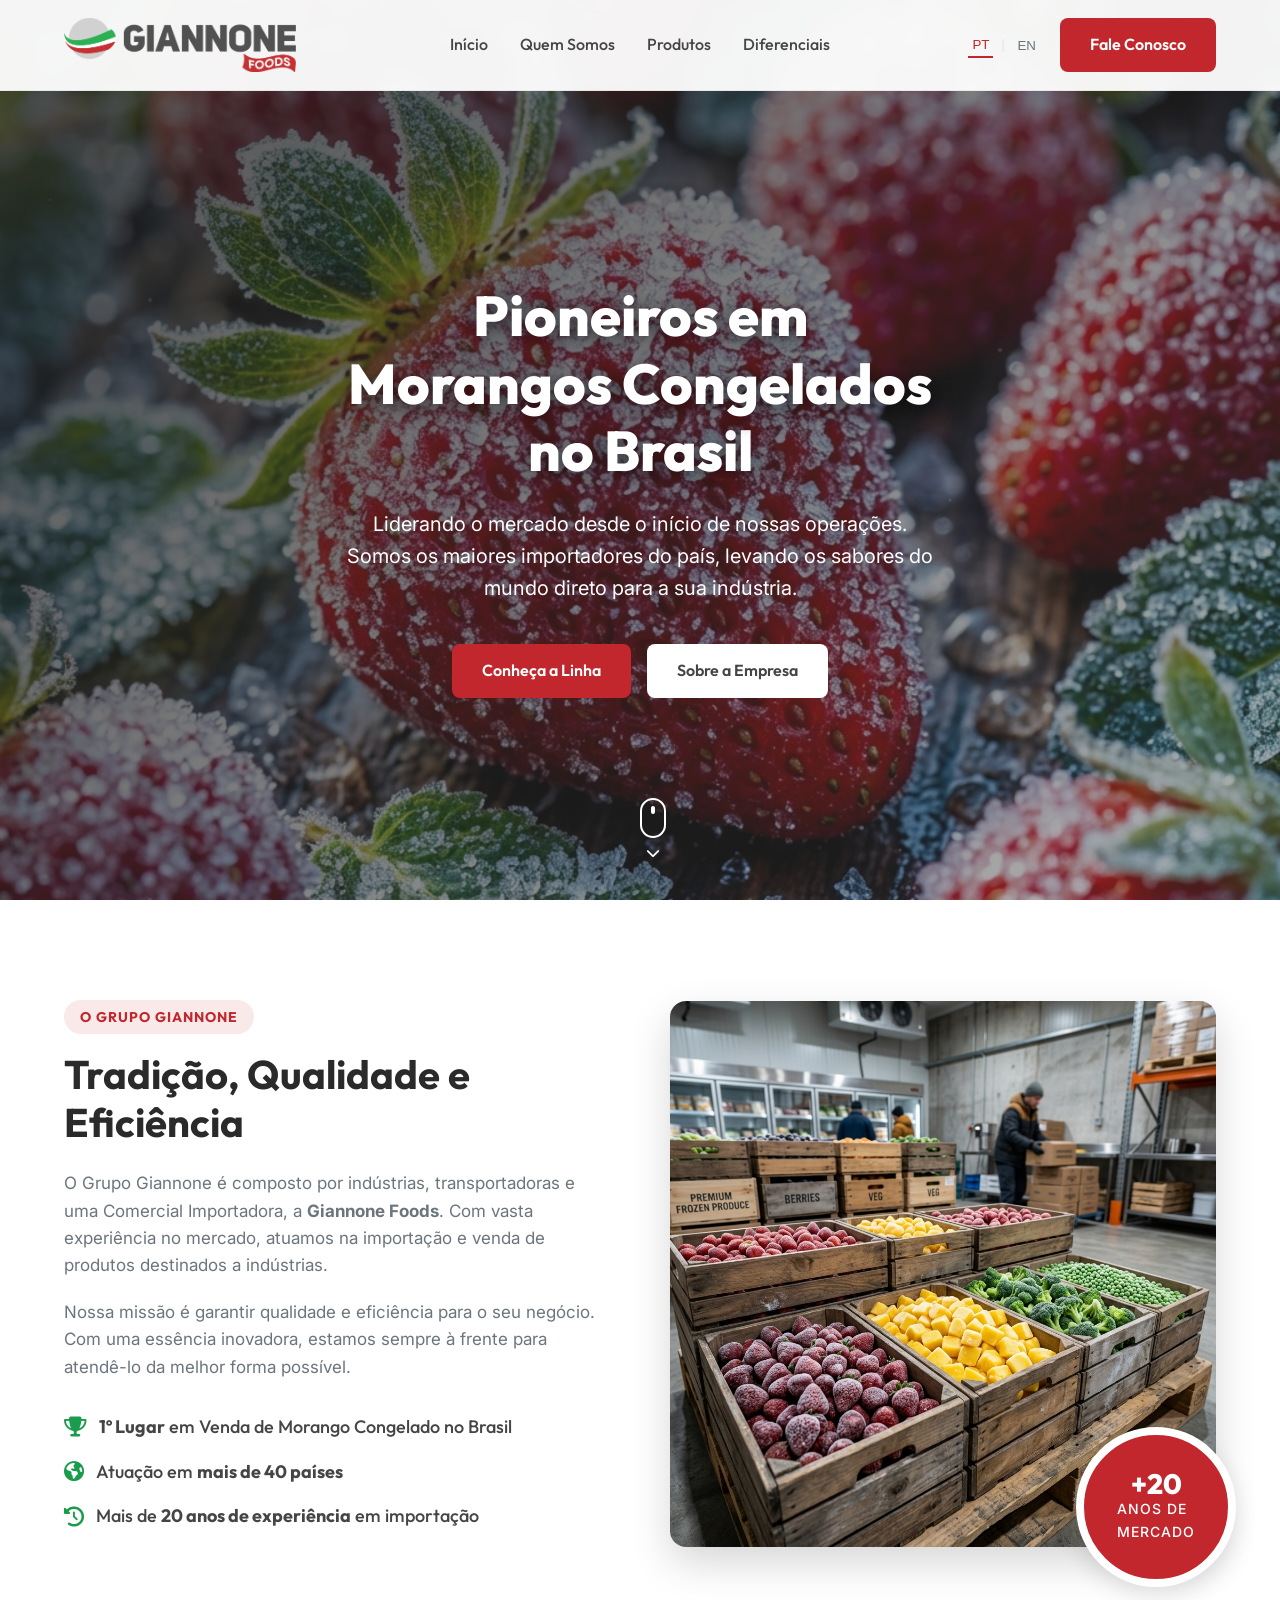
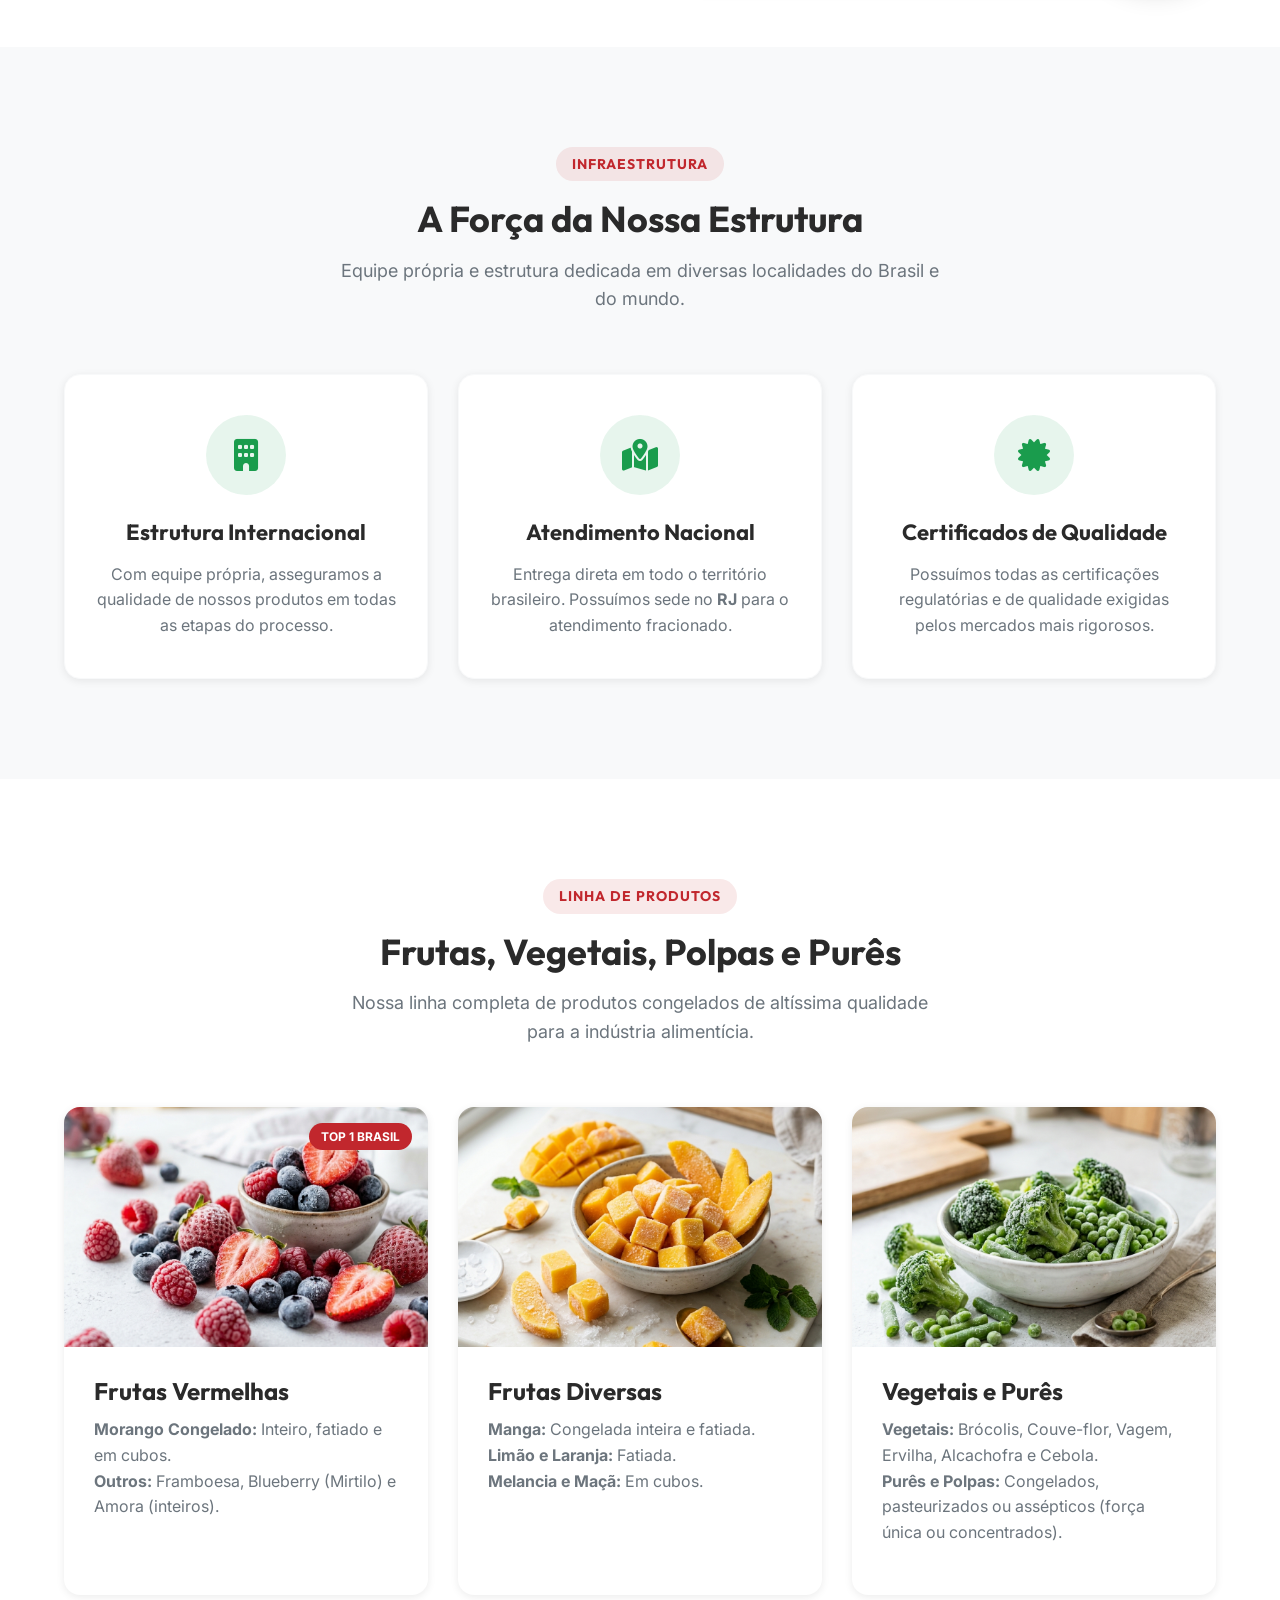
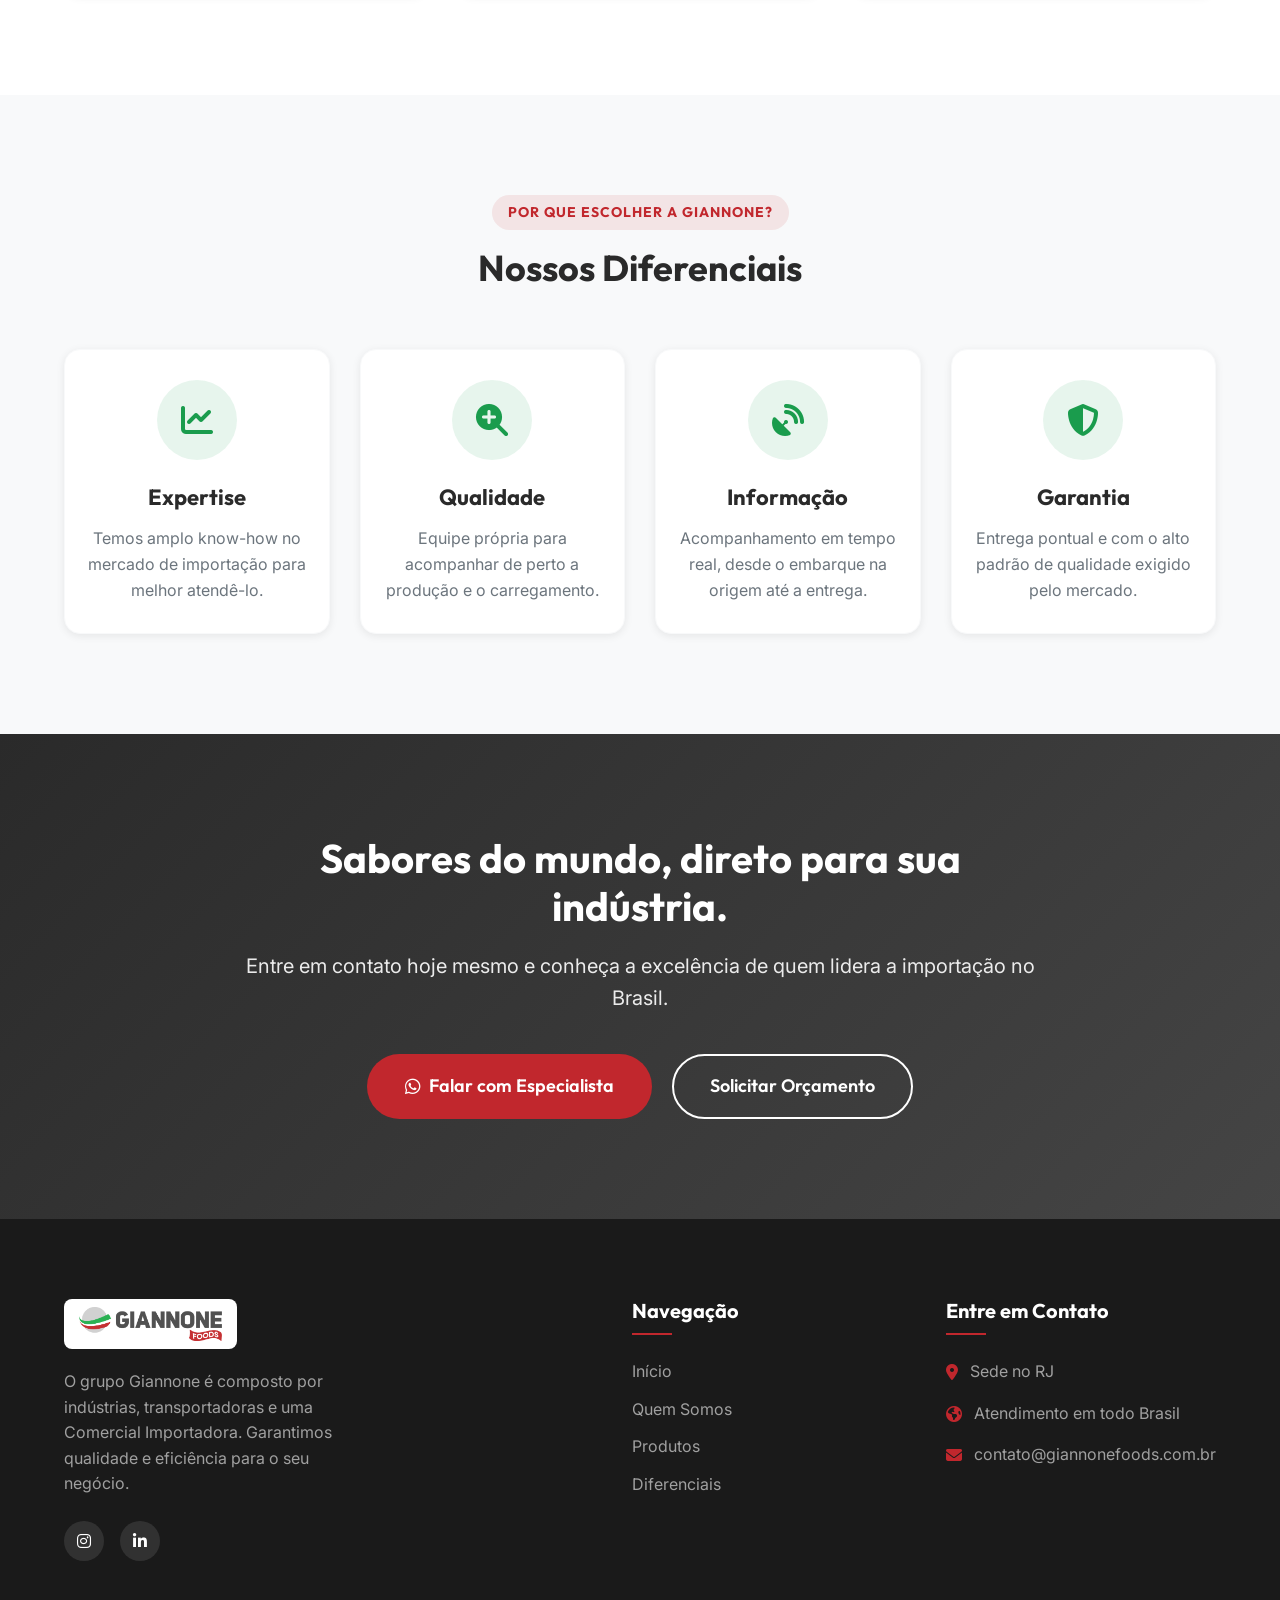
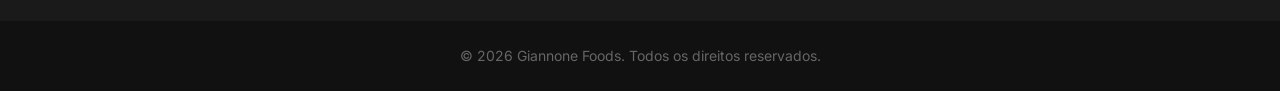
==== commit 88fd9535: "Update headquarters location to only RJ" ====
--- a/index.html
+++ b/index.html
@@ -146,7 +146,7 @@
                 <div class="feature-box">
                     <div class="feature-icon"><i class="fas fa-map-marked-alt"></i></div>
                     <h3 data-i18n="infra_b2_t">Atendimento Nacional</h3>
-                    <p data-i18n="infra_b2_d">Entrega direta em todo o território brasileiro. Possuímos sedes em <strong>SP e PE</strong> para o atendimento fracionado.</p>
+                    <p data-i18n="infra_b2_d">Entrega direta em todo o território brasileiro. Possuímos sede no <strong>RJ</strong> para o atendimento fracionado.</p>
                 </div>
                 <div class="feature-box">
                     <div class="feature-icon"><i class="fas fa-certificate"></i></div>
@@ -270,7 +270,7 @@
             <div class="footer-contact">
                 <h3 data-i18n="footer_cont">Entre em Contato</h3>
                 <ul>
-                    <li><i class="fas fa-map-marker-alt"></i> <span data-i18n="footer_c1">Sedes em SP e PE</span></li>
+                    <li><i class="fas fa-map-marker-alt"></i> <span data-i18n="footer_c1">Sede no RJ</span></li>
                     <li><i class="fas fa-globe-americas"></i> <span data-i18n="footer_c2">Atendimento em todo Brasil</span></li>
                     <li><i class="fas fa-envelope"></i> contato@giannonefoods.com.br</li>
                 </ul>
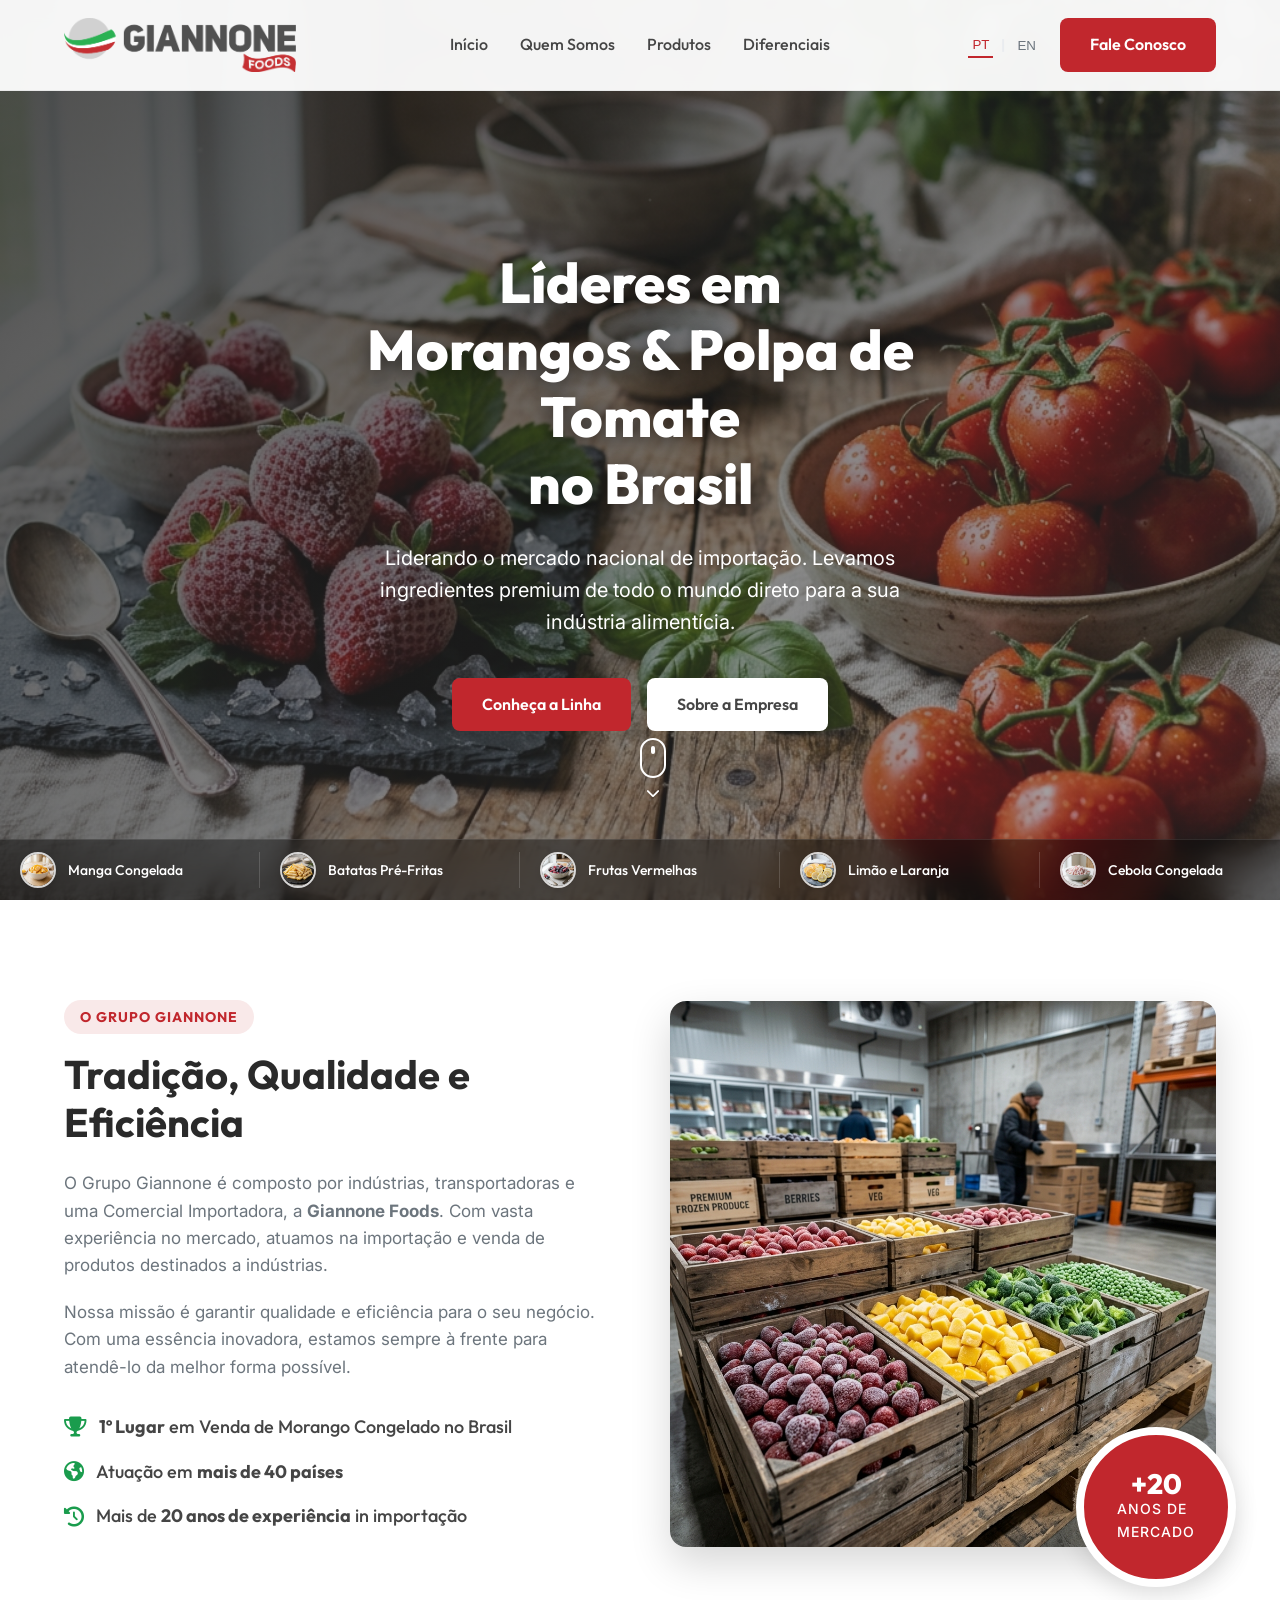
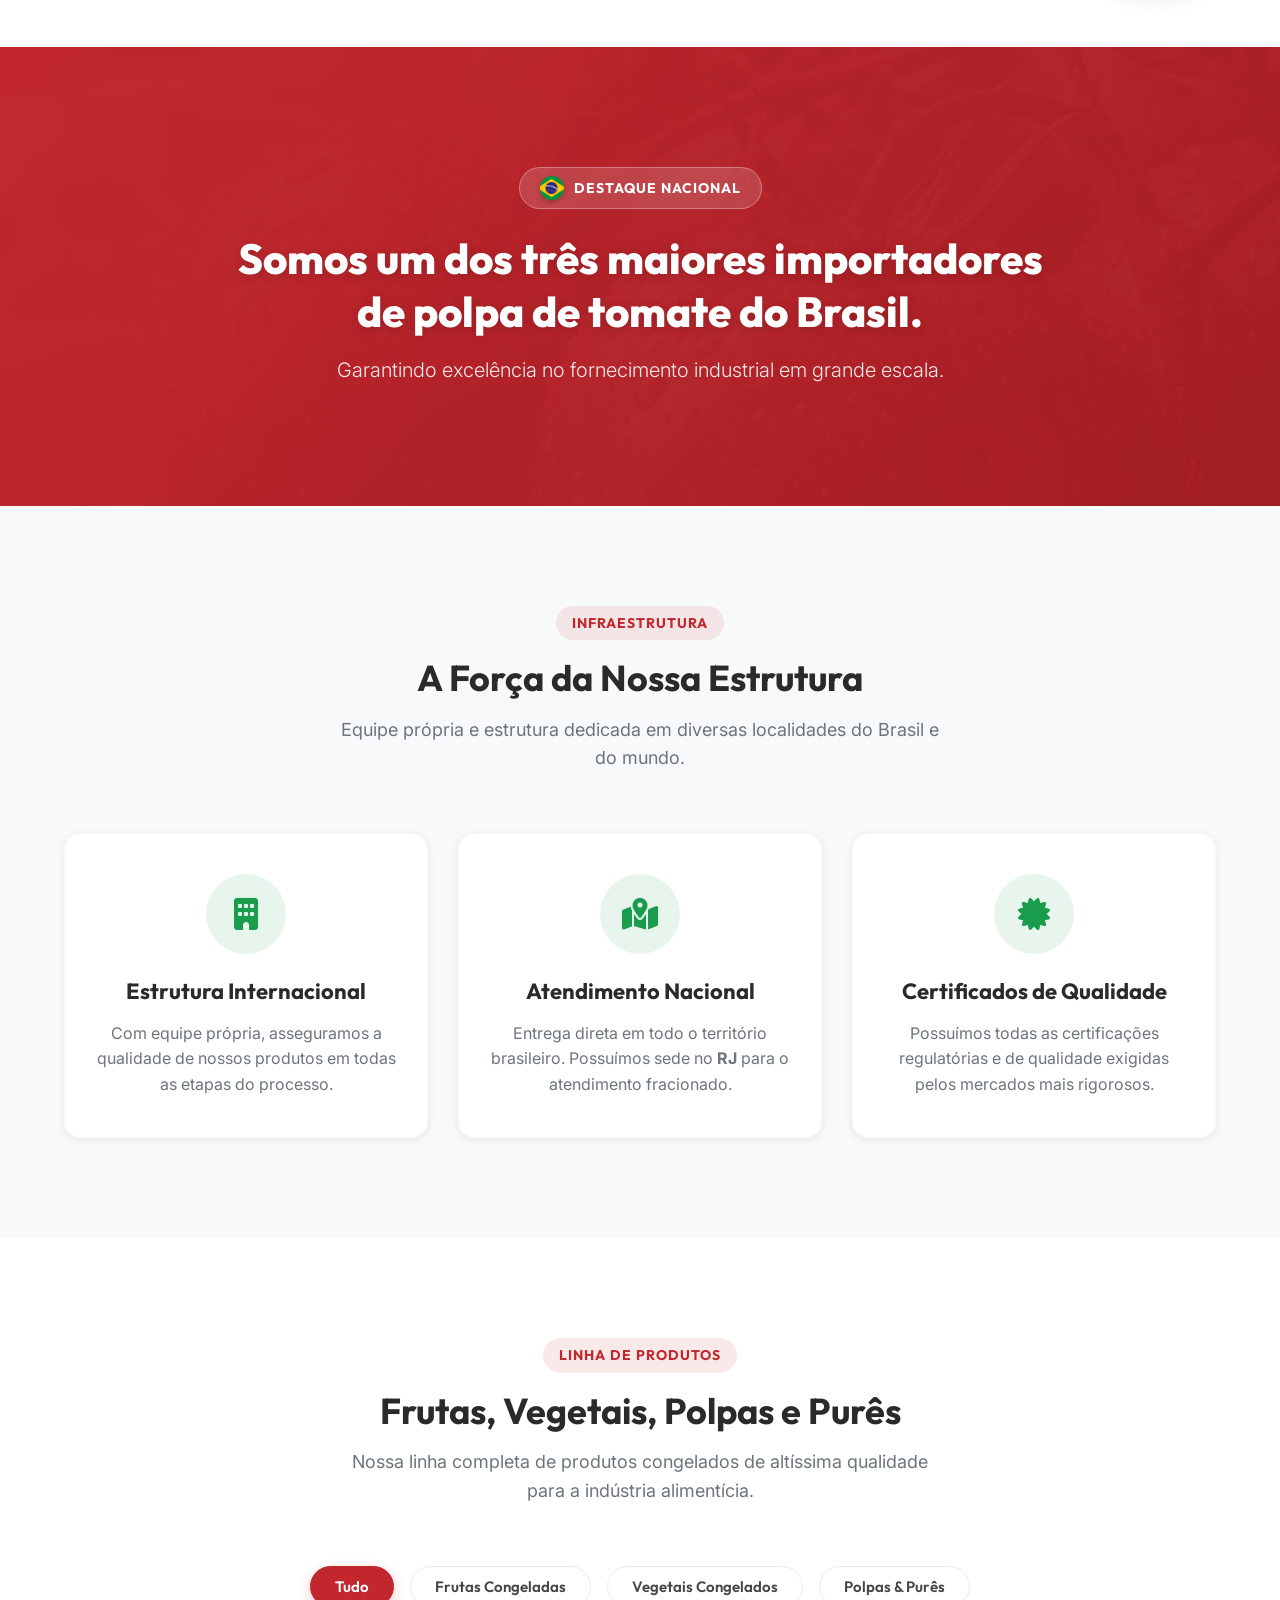
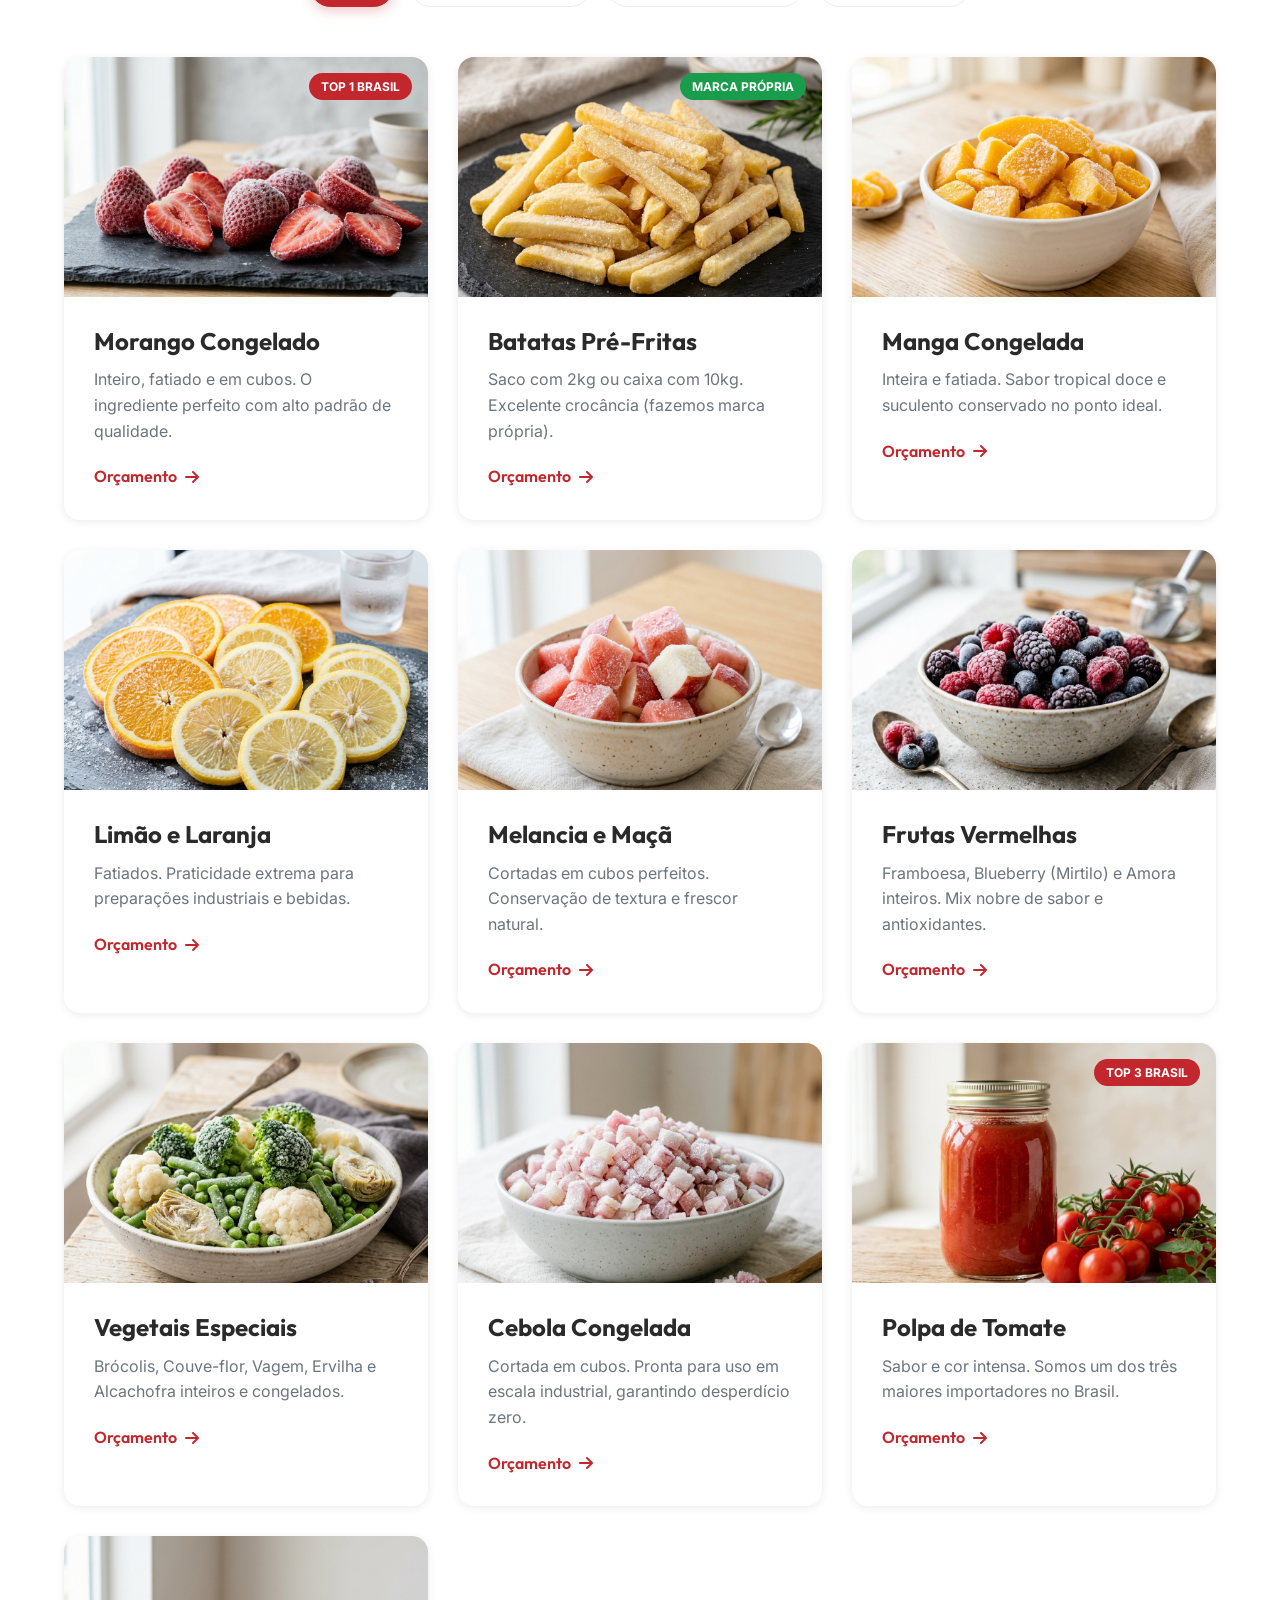
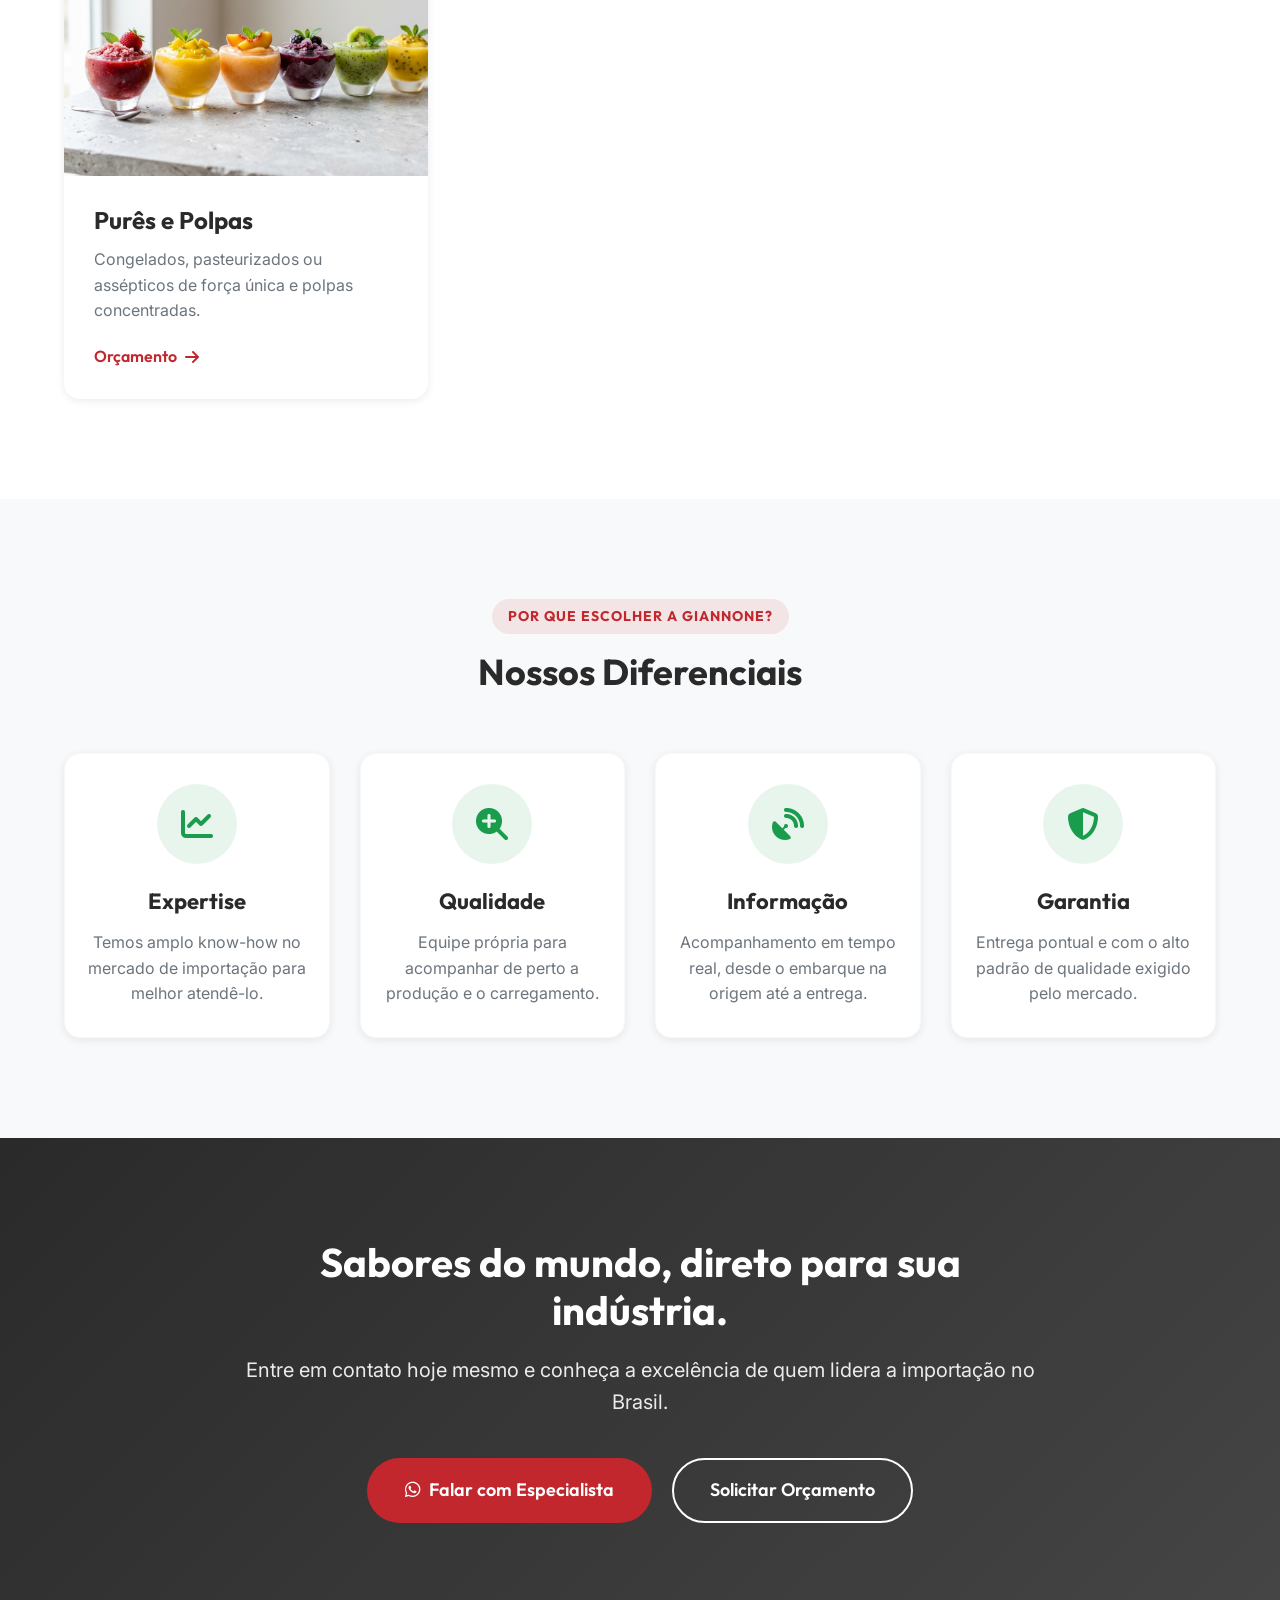
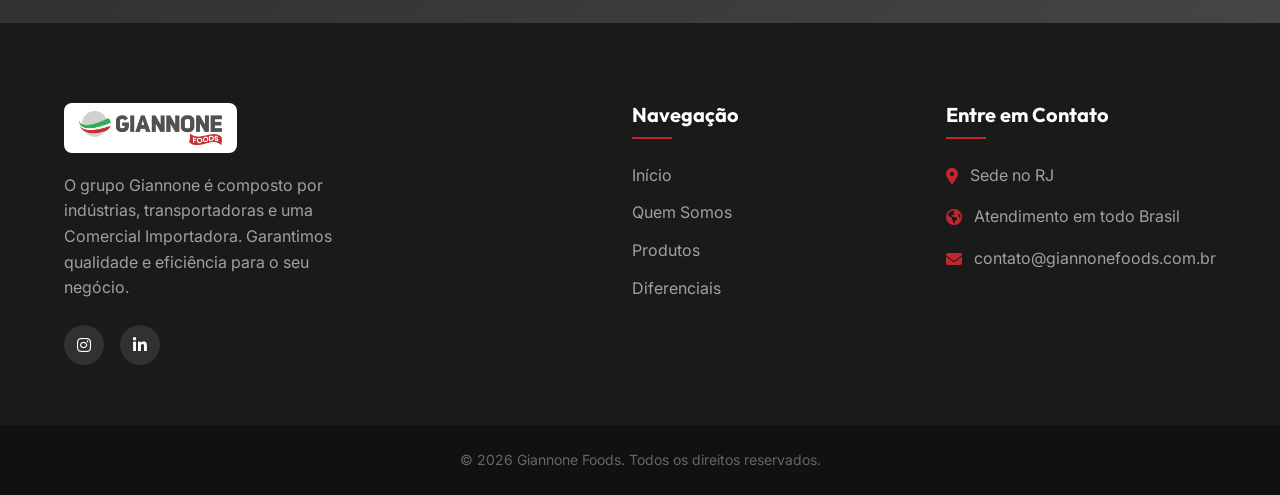
==== commit ae4bc70e: "release: v2.0 - Catalog updates, interactive product tabs, hero ticker marquee, and original circula" ====
--- a/index.html
+++ b/index.html
@@ -84,11 +84,11 @@
         <div class="hero-overlay"></div>
         <div class="container hero-content">
             <h1 class="animate-fade-up">
-                <span data-i18n="hero_title_1">Pioneiros em </span>
-                <span class="highlight" data-i18n="hero_title_2">Morangos Congelados</span><br>
-                <span data-i18n="hero_title_3">no Brasil</span>
+                <span data-i18n="hero_title_1">Líderes em </span>
+                <span class="highlight" data-i18n="hero_title_2">Morangos & Polpa de Tomate</span><br>
+                <span data-i18n="hero_title_3"> no Brasil</span>
             </h1>
-            <p class="animate-fade-up delay-1" data-i18n="hero_desc">Liderando o mercado desde o início de nossas operações. Somos os maiores importadores do país, levando os sabores do mundo direto para a sua indústria.</p>
+            <p class="animate-fade-up delay-1" data-i18n="hero_desc">Liderando o mercado nacional de importação. Levamos ingredientes premium de todo o mundo direto para a sua indústria alimentícia.</p>
             <div class="hero-buttons animate-fade-up delay-2">
                 <a href="#produtos" class="btn btn-primary" data-i18n="hero_btn_1">Conheça a Linha</a>
                 <a href="#sobre" class="btn btn-secondary" data-i18n="hero_btn_2">Sobre a Empresa</a>
@@ -102,6 +102,77 @@
             </span>
             <i class="fas fa-chevron-down"></i>
         </a>
+
+        <!-- Hero Ticker for Other Products -->
+        <div class="hero-ticker animate-fade-up delay-3">
+            <div class="hero-ticker-track">
+                <!-- Card 1 -->
+                <div class="ticker-item">
+                    <img src="product_mango.png" alt="Manga">
+                    <span data-i18n="prod_p3_title">Manga Congelada</span>
+                </div>
+                <!-- Card 2 -->
+                <div class="ticker-item">
+                    <img src="product_french_fries.png" alt="Batata">
+                    <span data-i18n="prod_p2_title">Batatas Pré-Fritas</span>
+                </div>
+                <!-- Card 3 -->
+                <div class="ticker-item">
+                    <img src="product_berries.png" alt="Frutas Vermelhas">
+                    <span data-i18n="prod_p6_title">Frutas Vermelhas</span>
+                </div>
+                <!-- Card 4 -->
+                <div class="ticker-item">
+                    <img src="product_citrus.png" alt="Limão e Laranja">
+                    <span data-i18n="prod_p4_title">Limão e Laranja</span>
+                </div>
+                <!-- Card 5 -->
+                <div class="ticker-item">
+                    <img src="product_onion.png" alt="Cebola">
+                    <span data-i18n="prod_p8_title">Cebola Congelada</span>
+                </div>
+                <!-- Card 6 -->
+                <div class="ticker-item">
+                    <img src="product_veggies.png" alt="Vegetais">
+                    <span data-i18n="prod_p7_title">Vegetais Especiais</span>
+                </div>
+                <!-- Card 7 -->
+                <div class="ticker-item">
+                    <img src="product_purees.png" alt="Purês">
+                    <span data-i18n="prod_p10_title">Purês e Polpas</span>
+                </div>
+                
+                <!-- Duplicate for infinite loop scroll -->
+                <div class="ticker-item">
+                    <img src="product_mango.png" alt="Manga">
+                    <span data-i18n="prod_p3_title">Manga Congelada</span>
+                </div>
+                <div class="ticker-item">
+                    <img src="product_french_fries.png" alt="Batata">
+                    <span data-i18n="prod_p2_title">Batatas Pré-Fritas</span>
+                </div>
+                <div class="ticker-item">
+                    <img src="product_berries.png" alt="Frutas Vermelhas">
+                    <span data-i18n="prod_p6_title">Frutas Vermelhas</span>
+                </div>
+                <div class="ticker-item">
+                    <img src="product_citrus.png" alt="Limão e Laranja">
+                    <span data-i18n="prod_p4_title">Limão e Laranja</span>
+                </div>
+                <div class="ticker-item">
+                    <img src="product_onion.png" alt="Cebola">
+                    <span data-i18n="prod_p8_title">Cebola Congelada</span>
+                </div>
+                <div class="ticker-item">
+                    <img src="product_veggies.png" alt="Vegetais">
+                    <span data-i18n="prod_p7_title">Vegetais Especiais</span>
+                </div>
+                <div class="ticker-item">
+                    <img src="product_purees.png" alt="Purês">
+                    <span data-i18n="prod_p10_title">Purês e Polpas</span>
+                </div>
+            </div>
+        </div>
     </section>
 
     <!-- Sobre Section -->
@@ -129,6 +200,20 @@
         </div>
     </section>
 
+    <!-- Tomato Pulp Highlight Banner -->
+    <section class="tomato-highlight-banner animate-fade-up">
+        <div class="tomato-banner-overlay"></div>
+        <div class="tomato-banner-bg" style="background-image: url('tomato_banner_bg.png');"></div>
+        <div class="container tomato-banner-container">
+            <div class="tomato-banner-badge">
+                <img src="brazil_flag.png" alt="Bandeira do Brasil" class="brazil-flag-icon">
+                <span data-i18n="tomato_banner_tag">Destaque Nacional</span>
+            </div>
+            <h2 data-i18n="tomato_banner_text">Somos um dos três maiores importadores de polpa de tomate do Brasil.</h2>
+            <p data-i18n="tomato_banner_sub">Garantindo excelência no fornecimento industrial em grande escala.</p>
+        </div>
+    </section>
+
     <!-- Estrutura Section -->
     <section class="features section-padding bg-light">
         <div class="container">
@@ -165,36 +250,156 @@
                 <h2 data-i18n="prod_title">Frutas, Vegetais, Polpas e Purês</h2>
                 <p data-i18n="prod_desc">Nossa linha completa de produtos congelados de altíssima qualidade para a indústria alimentícia.</p>
             </div>
+
+            <!-- Category Filter Tabs -->
+            <div class="product-tabs">
+                <button class="tab-btn active" data-filter="all" data-i18n="prod_tab_all">Tudo</button>
+                <button class="tab-btn" data-filter="fruits" data-i18n="prod_tab_fruits">Frutas Congeladas</button>
+                <button class="tab-btn" data-filter="veggies" data-i18n="prod_tab_veggies">Vegetais Congelados</button>
+                <button class="tab-btn" data-filter="pulps" data-i18n="prod_tab_pulps">Polpas & Purês</button>
+            </div>
+
             <div class="products-grid">
-                <!-- Morangos e Frutas Vermelhas -->
-                <div class="product-card">
-                    <div class="product-img">
-                        <img src="product_berries.png" alt="Morango Congelado">
-                        <span class="badge" style="background-color: var(--color-primary);" data-i18n="prod_badge_1">Top 1 Brasil</span>
-                    </div>
-                    <div class="product-info">
-                        <h3 data-i18n="prod_c1_t">Frutas Vermelhas</h3>
-                        <p data-i18n="prod_c1_d"><strong>Morango Congelado:</strong> Inteiro, fatiado e em cubos.<br><strong>Outros:</strong> Framboesa, Blueberry (Mirtilo) e Amora (inteiros).</p>
-                    </div>
-                </div>
-                <!-- Outras Frutas -->
-                <div class="product-card">
-                    <div class="product-img">
-                        <img src="product_mango.png" alt="Manga e Frutas">
-                    </div>
-                    <div class="product-info">
-                        <h3 data-i18n="prod_c2_t">Frutas Diversas</h3>
-                        <p data-i18n="prod_c2_d"><strong>Manga:</strong> Congelada inteira e fatiada.<br><strong>Limão e Laranja:</strong> Fatiada.<br><strong>Melancia e Maçã:</strong> Em cubos.</p>
-                    </div>
-                </div>
-                <!-- Vegetais e Purês -->
-                <div class="product-card">
-                    <div class="product-img">
-                        <img src="product_veggies.png" alt="Vegetais Congelados">
-                    </div>
-                    <div class="product-info">
-                        <h3 data-i18n="prod_c3_t">Vegetais e Purês</h3>
-                        <p data-i18n="prod_c3_d"><strong>Vegetais:</strong> Brócolis, Couve-flor, Vagem, Ervilha, Alcachofra e Cebola.<br><strong>Purês e Polpas:</strong> Congelados, pasteurizados ou assépticos (força única ou concentrados).</p>
+                <!-- P1: Morango Congelado -->
+                <div class="product-card" data-category="fruits">
+                    <div class="product-img">
+                        <img src="product_strawberry.png" alt="Morango Congelado">
+                        <span class="badge" style="background-color: var(--color-primary);" data-i18n="prod_p1_badge">Top 1 Brasil</span>
+                    </div>
+                    <div class="product-info">
+                        <h3 data-i18n="prod_p1_title">Morango Congelado</h3>
+                        <p data-i18n="prod_p1_desc">Inteiro, fatiado e em cubos. O ingrediente perfeito com alto padrão de qualidade.</p>
+                        <a href="https://wa.me/5524981079111?text=Olá! Gostaria de fazer um orçamento de Morango Congelado." target="_blank" rel="noopener noreferrer" class="learn-more">
+                            <span>Orçamento</span> <i class="fas fa-arrow-right"></i>
+                        </a>
+                    </div>
+                </div>
+
+                <!-- P2: Batatas Pré-Fritas -->
+                <div class="product-card" data-category="veggies">
+                    <div class="product-img">
+                        <img src="product_french_fries.png" alt="Batatas Pré-Fritas">
+                        <span class="badge" style="background-color: var(--color-secondary);" data-i18n="prod_p2_badge">Marca Própria</span>
+                    </div>
+                    <div class="product-info">
+                        <h3 data-i18n="prod_p2_title">Batatas Pré-Fritas</h3>
+                        <p data-i18n="prod_p2_desc">Saco com 2kg ou caixa com 10kg. Excelente crocância (fazemos marca própria).</p>
+                        <a href="https://wa.me/5524981079111?text=Olá! Gostaria de fazer um orçamento de Batatas Pré-Fritas." target="_blank" rel="noopener noreferrer" class="learn-more">
+                            <span>Orçamento</span> <i class="fas fa-arrow-right"></i>
+                        </a>
+                    </div>
+                </div>
+
+                <!-- P3: Manga Congelada -->
+                <div class="product-card" data-category="fruits">
+                    <div class="product-img">
+                        <img src="product_mango.png" alt="Manga Congelada">
+                    </div>
+                    <div class="product-info">
+                        <h3 data-i18n="prod_p3_title">Manga Congelada</h3>
+                        <p data-i18n="prod_p3_desc">Inteira e fatiada. Sabor tropical doce e suculento conservado no ponto ideal.</p>
+                        <a href="https://wa.me/5524981079111?text=Olá! Gostaria de fazer um orçamento de Manga Congelada." target="_blank" rel="noopener noreferrer" class="learn-more">
+                            <span>Orçamento</span> <i class="fas fa-arrow-right"></i>
+                        </a>
+                    </div>
+                </div>
+
+                <!-- P4: Limão e Laranja -->
+                <div class="product-card" data-category="fruits">
+                    <div class="product-img">
+                        <img src="product_citrus.png" alt="Limão e Laranja">
+                    </div>
+                    <div class="product-info">
+                        <h3 data-i18n="prod_p4_title">Limão e Laranja</h3>
+                        <p data-i18n="prod_p4_desc">Fatiados. Praticidade extrema para preparações industriais e bebidas.</p>
+                        <a href="https://wa.me/5524981079111?text=Olá! Gostaria de fazer um orçamento de Limão e Laranja Congelados." target="_blank" rel="noopener noreferrer" class="learn-more">
+                            <span>Orçamento</span> <i class="fas fa-arrow-right"></i>
+                        </a>
+                    </div>
+                </div>
+
+                <!-- P5: Melancia e Maçã -->
+                <div class="product-card" data-category="fruits">
+                    <div class="product-img">
+                        <img src="product_watermelon_apple.png" alt="Melancia e Maçã">
+                    </div>
+                    <div class="product-info">
+                        <h3 data-i18n="prod_p5_title">Melancia e Maçã</h3>
+                        <p data-i18n="prod_p5_desc">Cortadas em cubos perfeitos. Conservação de textura e frescor natural.</p>
+                        <a href="https://wa.me/5524981079111?text=Olá! Gostaria de fazer um orçamento de Melancia e Maçã Congeladas." target="_blank" rel="noopener noreferrer" class="learn-more">
+                            <span>Orçamento</span> <i class="fas fa-arrow-right"></i>
+                        </a>
+                    </div>
+                </div>
+
+                <!-- P6: Frutas Vermelhas -->
+                <div class="product-card" data-category="fruits">
+                    <div class="product-img">
+                        <img src="product_berries.png" alt="Frutas Vermelhas">
+                    </div>
+                    <div class="product-info">
+                        <h3 data-i18n="prod_p6_title">Frutas Vermelhas</h3>
+                        <p data-i18n="prod_p6_desc">Framboesa, Blueberry (Mirtilo) e Amora inteiros. Mix nobre de sabor e antioxidantes.</p>
+                        <a href="https://wa.me/5524981079111?text=Olá! Gostaria de fazer um orçamento de Frutas Vermelhas." target="_blank" rel="noopener noreferrer" class="learn-more">
+                            <span>Orçamento</span> <i class="fas fa-arrow-right"></i>
+                        </a>
+                    </div>
+                </div>
+
+                <!-- P7: Vegetais Especiais -->
+                <div class="product-card" data-category="veggies">
+                    <div class="product-img">
+                        <img src="product_veggies.png" alt="Vegetais Especiais">
+                    </div>
+                    <div class="product-info">
+                        <h3 data-i18n="prod_p7_title">Vegetais Especiais</h3>
+                        <p data-i18n="prod_p7_desc">Brócolis, Couve-flor, Vagem, Ervilha e Alcachofra inteiros e congelados.</p>
+                        <a href="https://wa.me/5524981079111?text=Olá! Gostaria de fazer um orçamento de Vegetais Congelados." target="_blank" rel="noopener noreferrer" class="learn-more">
+                            <span>Orçamento</span> <i class="fas fa-arrow-right"></i>
+                        </a>
+                    </div>
+                </div>
+
+                <!-- P8: Cebola Congelada -->
+                <div class="product-card" data-category="veggies">
+                    <div class="product-img">
+                        <img src="product_onion.png" alt="Cebola Congelada">
+                    </div>
+                    <div class="product-info">
+                        <h3 data-i18n="prod_p8_title">Cebola Congelada</h3>
+                        <p data-i18n="prod_p8_desc">Cortada em cubos. Pronta para uso em escala industrial, garantindo desperdício zero.</p>
+                        <a href="https://wa.me/5524981079111?text=Olá! Gostaria de fazer um orçamento de Cebola Congelada em Cubos." target="_blank" rel="noopener noreferrer" class="learn-more">
+                            <span>Orçamento</span> <i class="fas fa-arrow-right"></i>
+                        </a>
+                    </div>
+                </div>
+
+                <!-- P9: Polpa de Tomate -->
+                <div class="product-card" data-category="pulps">
+                    <div class="product-img">
+                        <img src="product_tomato_pulp.png" alt="Polpa de Tomate">
+                        <span class="badge" style="background-color: var(--color-primary);" data-i18n="prod_p9_badge">Top 3 Brasil</span>
+                    </div>
+                    <div class="product-info">
+                        <h3 data-i18n="prod_p9_title">Polpa de Tomate</h3>
+                        <p data-i18n="prod_p9_desc">Sabor e cor intensa. Somos um dos três maiores importadores no Brasil.</p>
+                        <a href="https://wa.me/5524981079111?text=Olá! Gostaria de fazer um orçamento de Polpa de Tomate." target="_blank" rel="noopener noreferrer" class="learn-more">
+                            <span>Orçamento</span> <i class="fas fa-arrow-right"></i>
+                        </a>
+                    </div>
+                </div>
+
+                <!-- P10: Purês e Polpas -->
+                <div class="product-card" data-category="pulps">
+                    <div class="product-img">
+                        <img src="product_purees.png" alt="Purês e Polpas">
+                    </div>
+                    <div class="product-info">
+                        <h3 data-i18n="prod_p10_title">Purês e Polpas</h3>
+                        <p data-i18n="prod_p10_desc">Congelados, pasteurizados ou assépticos de força única e polpas concentradas.</p>
+                        <a href="https://wa.me/5524981079111?text=Olá! Gostaria de fazer um orçamento de Purês e Polpas de Fruta." target="_blank" rel="noopener noreferrer" class="learn-more">
+                            <span>Orçamento</span> <i class="fas fa-arrow-right"></i>
+                        </a>
                     </div>
                 </div>
             </div>
--- a/style.css
+++ b/style.css
@@ -396,7 +396,7 @@
 /* Scroll Indicator */
 .scroll-indicator {
     position: absolute;
-    bottom: 40px;
+    bottom: 100px;
     left: 50%;
     transform: translateX(-50%);
     display: flex;
@@ -413,6 +413,65 @@
     opacity: 1;
     color: var(--color-white);
 }
+
+/* Hero Ticker */
+.hero-ticker {
+    position: absolute;
+    bottom: 0;
+    left: 0;
+    width: 100%;
+    background: rgba(0, 0, 0, 0.4);
+    backdrop-filter: blur(15px);
+    -webkit-backdrop-filter: blur(15px);
+    border-top: 1px solid rgba(255, 255, 255, 0.1);
+    padding: 12px 0;
+    overflow: hidden;
+    z-index: 10;
+}
+
+.hero-ticker-track {
+    display: flex;
+    width: calc(260px * 14);
+    animation: tickerScroll 35s linear infinite;
+}
+
+.hero-ticker-track:hover {
+    animation-play-state: paused;
+}
+
+.ticker-item {
+    flex-shrink: 0;
+    width: 260px;
+    display: flex;
+    align-items: center;
+    gap: 12px;
+    color: var(--color-white);
+    font-family: var(--font-heading);
+    font-weight: 500;
+    font-size: 14px;
+    border-right: 1px solid rgba(255, 255, 255, 0.15);
+    padding: 0 20px;
+    box-sizing: border-box;
+}
+
+.ticker-item img {
+    width: 36px;
+    height: 36px;
+    border-radius: 50%;
+    object-fit: cover;
+    border: 2px solid rgba(255, 255, 255, 0.8);
+    box-shadow: var(--shadow-sm);
+}
+
+@keyframes tickerScroll {
+    0% {
+        transform: translateX(0);
+    }
+    100% {
+        transform: translateX(calc(-260px * 7));
+    }
+}
+
 
 .mouse {
     width: 26px;
@@ -615,6 +674,160 @@
 
 .learn-more:hover i {
     transform: translateX(4px);
+}
+
+/* ==========================================================================
+   Tomato Pulp Highlight Banner
+   ========================================================================== */
+.tomato-highlight-banner {
+    position: relative;
+    padding: 120px 0;
+    color: var(--color-white);
+    background-color: var(--color-primary);
+    overflow: hidden;
+    display: flex;
+    align-items: center;
+    text-align: center;
+}
+
+.tomato-banner-bg {
+    position: absolute;
+    top: 0;
+    left: 0;
+    width: 100%;
+    height: 100%;
+    background-size: cover;
+    background-position: center;
+    opacity: 0.25;
+    mix-blend-mode: luminosity;
+    z-index: 1;
+    transition: transform 0.5s ease;
+}
+
+.tomato-highlight-banner:hover .tomato-banner-bg {
+    transform: scale(1.05);
+}
+
+.tomato-banner-overlay {
+    position: absolute;
+    top: 0;
+    left: 0;
+    width: 100%;
+    height: 100%;
+    background: linear-gradient(135deg, rgba(193, 39, 45, 0.95) 0%, rgba(161, 30, 36, 0.85) 100%);
+    z-index: 2;
+}
+
+.tomato-banner-container {
+    position: relative;
+    z-index: 3;
+    max-width: 900px;
+    margin: 0 auto;
+    padding: 0 24px;
+}
+
+.tomato-banner-badge {
+    display: inline-flex;
+    align-items: center;
+    gap: 10px;
+    padding: 8px 20px;
+    background-color: rgba(255, 255, 255, 0.15);
+    border: 1px solid rgba(255, 255, 255, 0.3);
+    border-radius: 50px;
+    margin-bottom: 24px;
+    font-family: var(--font-heading);
+    font-weight: 700;
+    font-size: 14px;
+    text-transform: uppercase;
+    letter-spacing: 1px;
+}
+
+.brazil-flag-icon {
+    display: inline-block;
+    width: 24px;
+    height: 24px;
+    object-fit: cover;
+    border-radius: 50%;
+    box-shadow: 0 2px 5px rgba(0,0,0,0.2);
+}
+
+.tomato-banner-container h2 {
+    font-size: 42px;
+    font-weight: 800;
+    color: var(--color-white);
+    margin-bottom: 16px;
+    line-height: 1.25;
+    text-shadow: 0 2px 10px rgba(0,0,0,0.15);
+}
+
+.tomato-banner-container p {
+    font-size: 20px;
+    opacity: 0.9;
+    font-weight: 300;
+}
+
+/* ==========================================================================
+   Product Category Tabs
+   ========================================================================== */
+.product-tabs {
+    display: flex;
+    justify-content: center;
+    gap: 16px;
+    margin-bottom: 50px;
+    flex-wrap: wrap;
+}
+
+.tab-btn {
+    background-color: var(--color-white);
+    color: var(--color-dark);
+    border: 1px solid var(--color-grey-light);
+    padding: 10px 24px;
+    font-family: var(--font-heading);
+    font-weight: 600;
+    font-size: 15px;
+    border-radius: 30px;
+    cursor: pointer;
+    transition: var(--transition);
+}
+
+.tab-btn:hover {
+    border-color: var(--color-primary);
+    color: var(--color-primary);
+    transform: translateY(-2px);
+}
+
+.tab-btn.active {
+    background-color: var(--color-primary);
+    color: var(--color-white);
+    border-color: var(--color-primary);
+    box-shadow: 0 4px 12px rgba(193, 39, 45, 0.25);
+}
+
+/* Product Card Filter Animate */
+.product-card {
+    transition: opacity 0.4s ease, transform 0.4s ease, box-shadow var(--transition);
+}
+
+.product-card.hide {
+    display: none;
+    opacity: 0;
+    transform: scale(0.9);
+}
+
+.product-card.show {
+    display: block;
+    animation: fadeInScale 0.4s ease forwards;
+}
+
+@keyframes fadeInScale {
+    from {
+        opacity: 0;
+        transform: scale(0.95) translateY(10px);
+    }
+    to {
+        opacity: 1;
+        transform: scale(1) translateY(0);
+    }
 }
 
 /* ==========================================================================
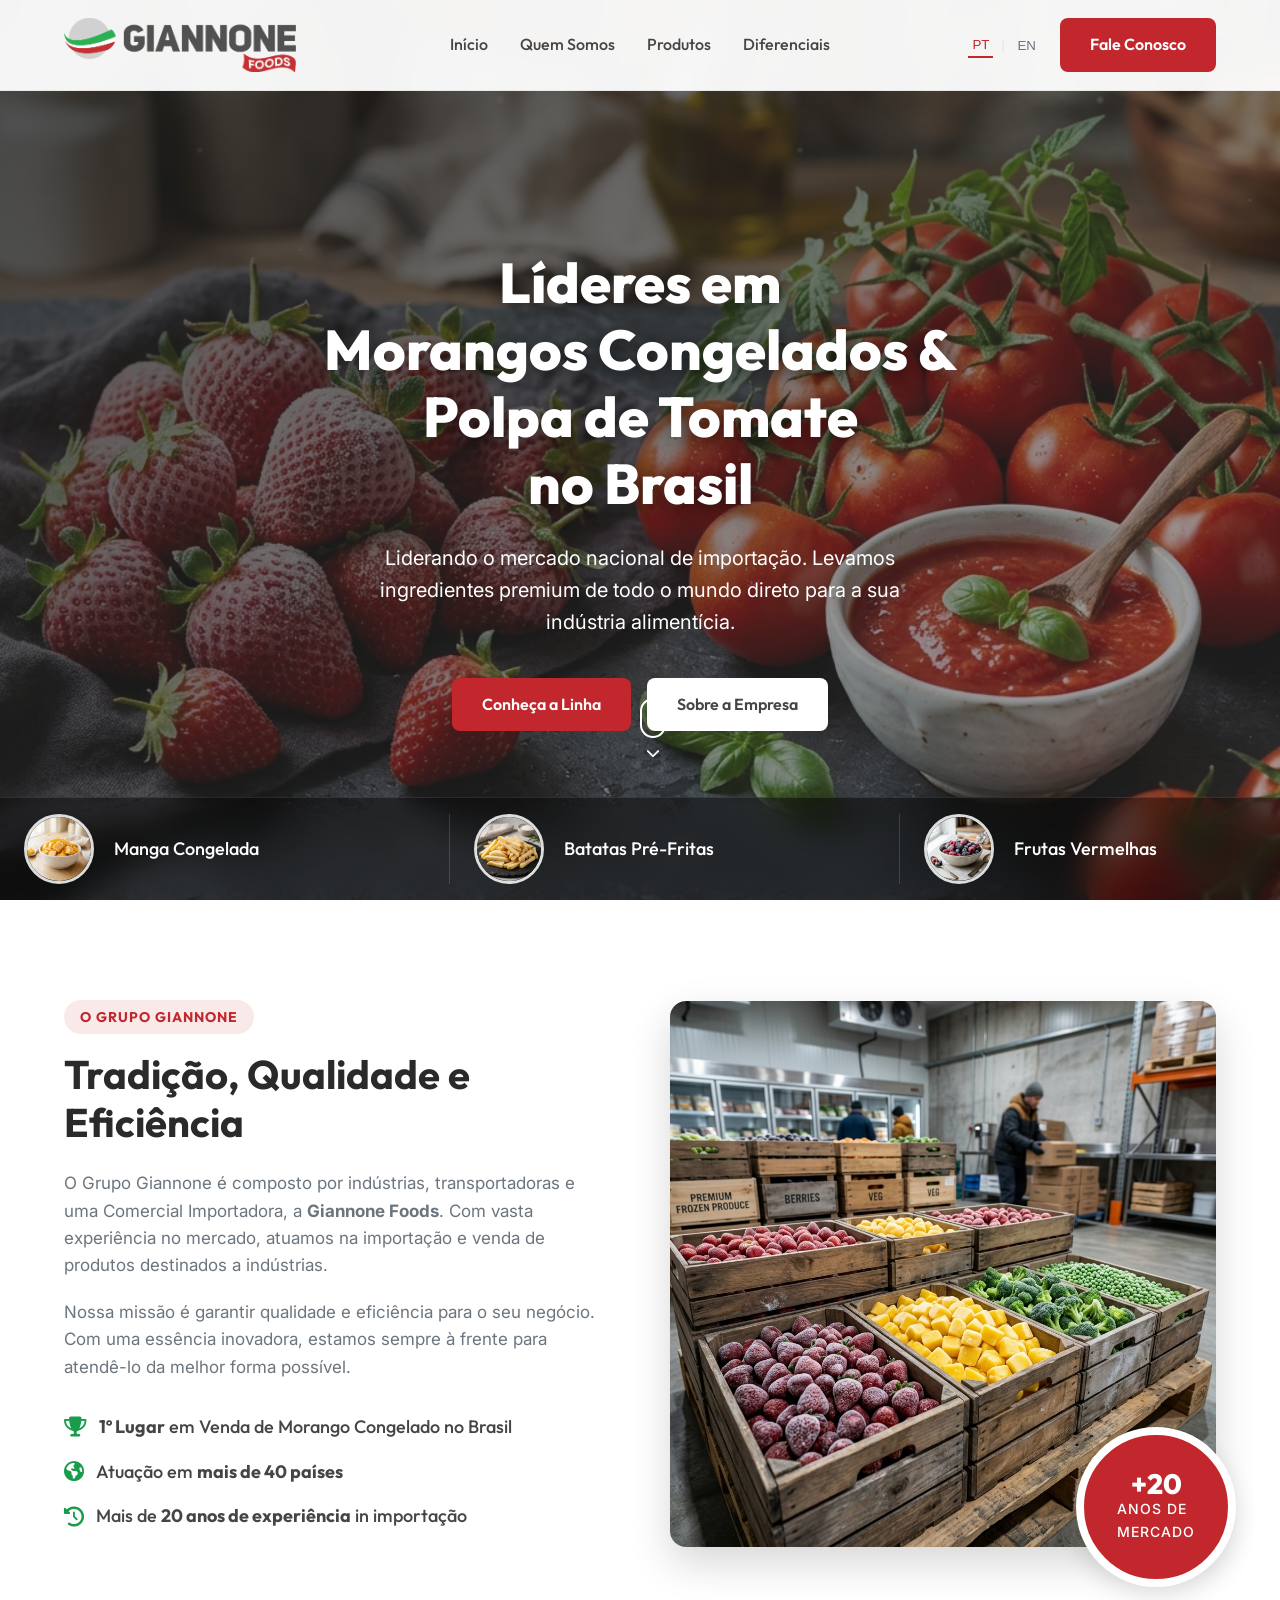
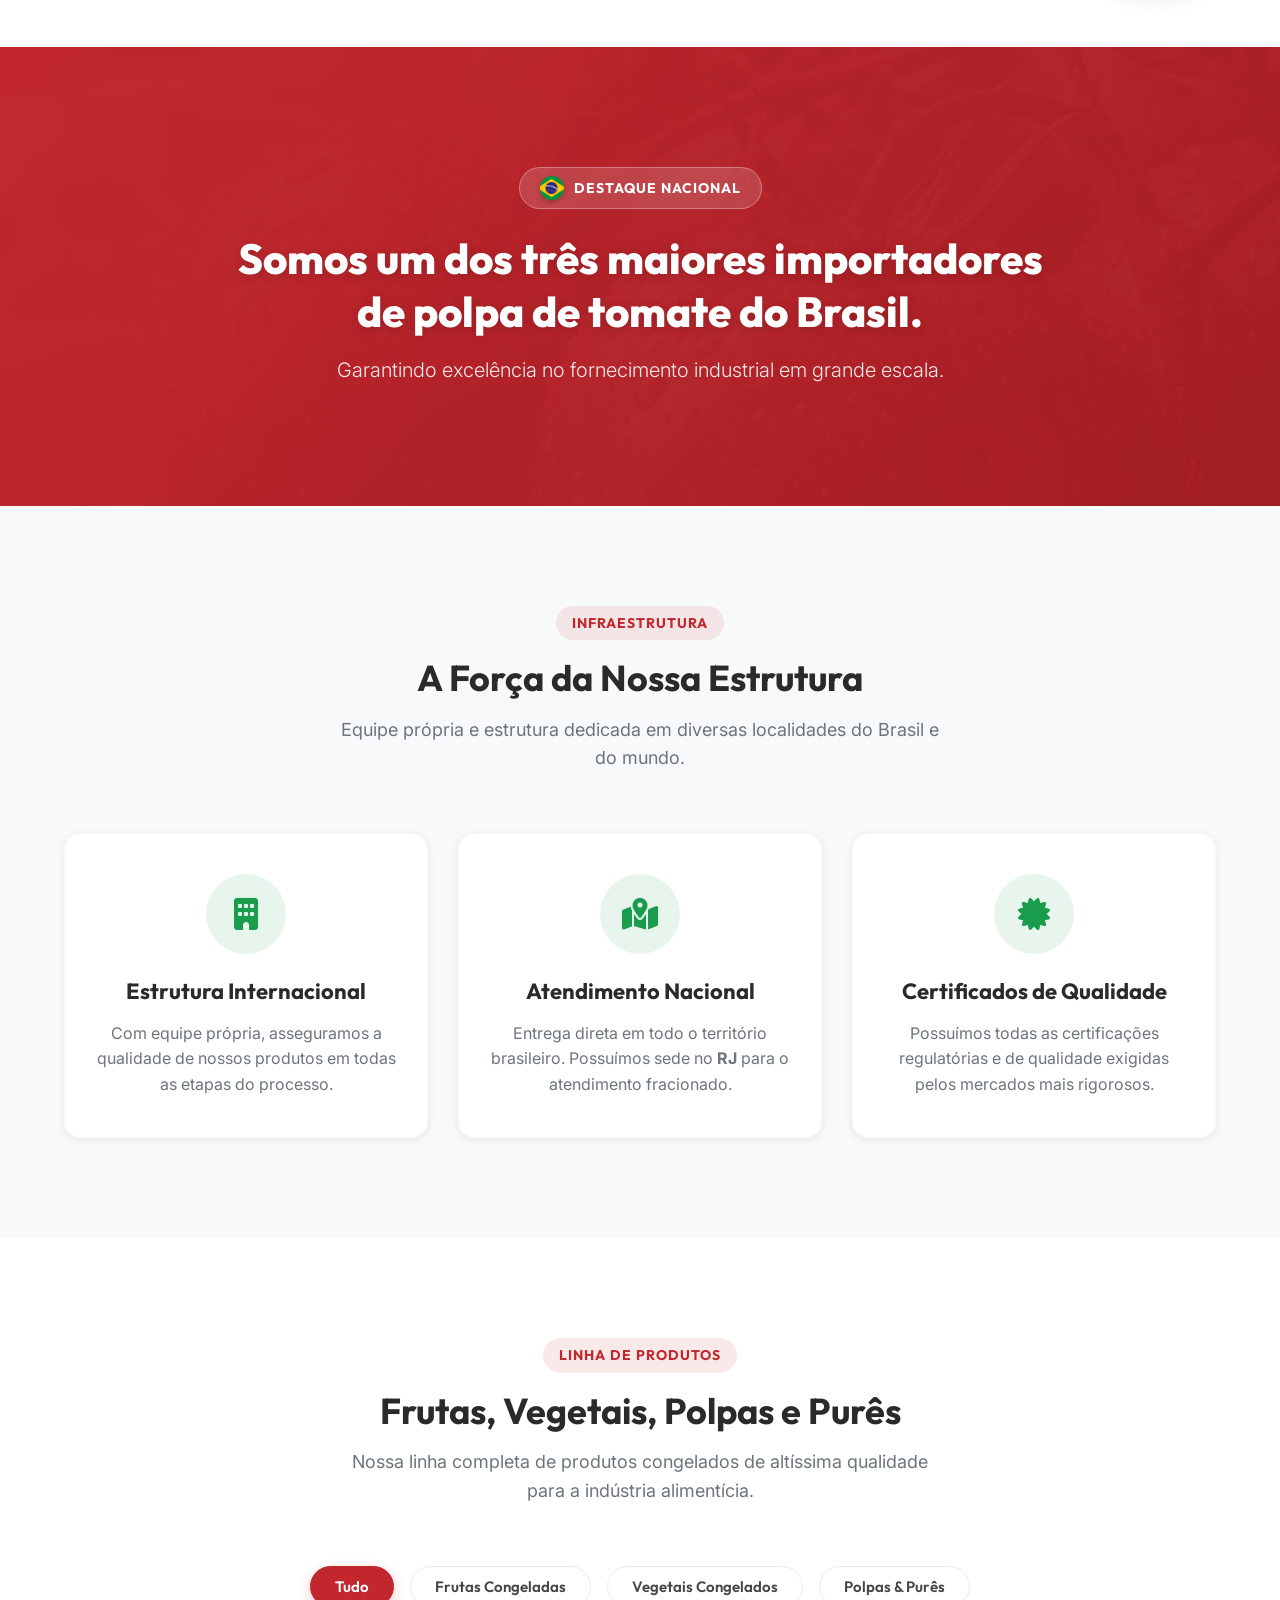
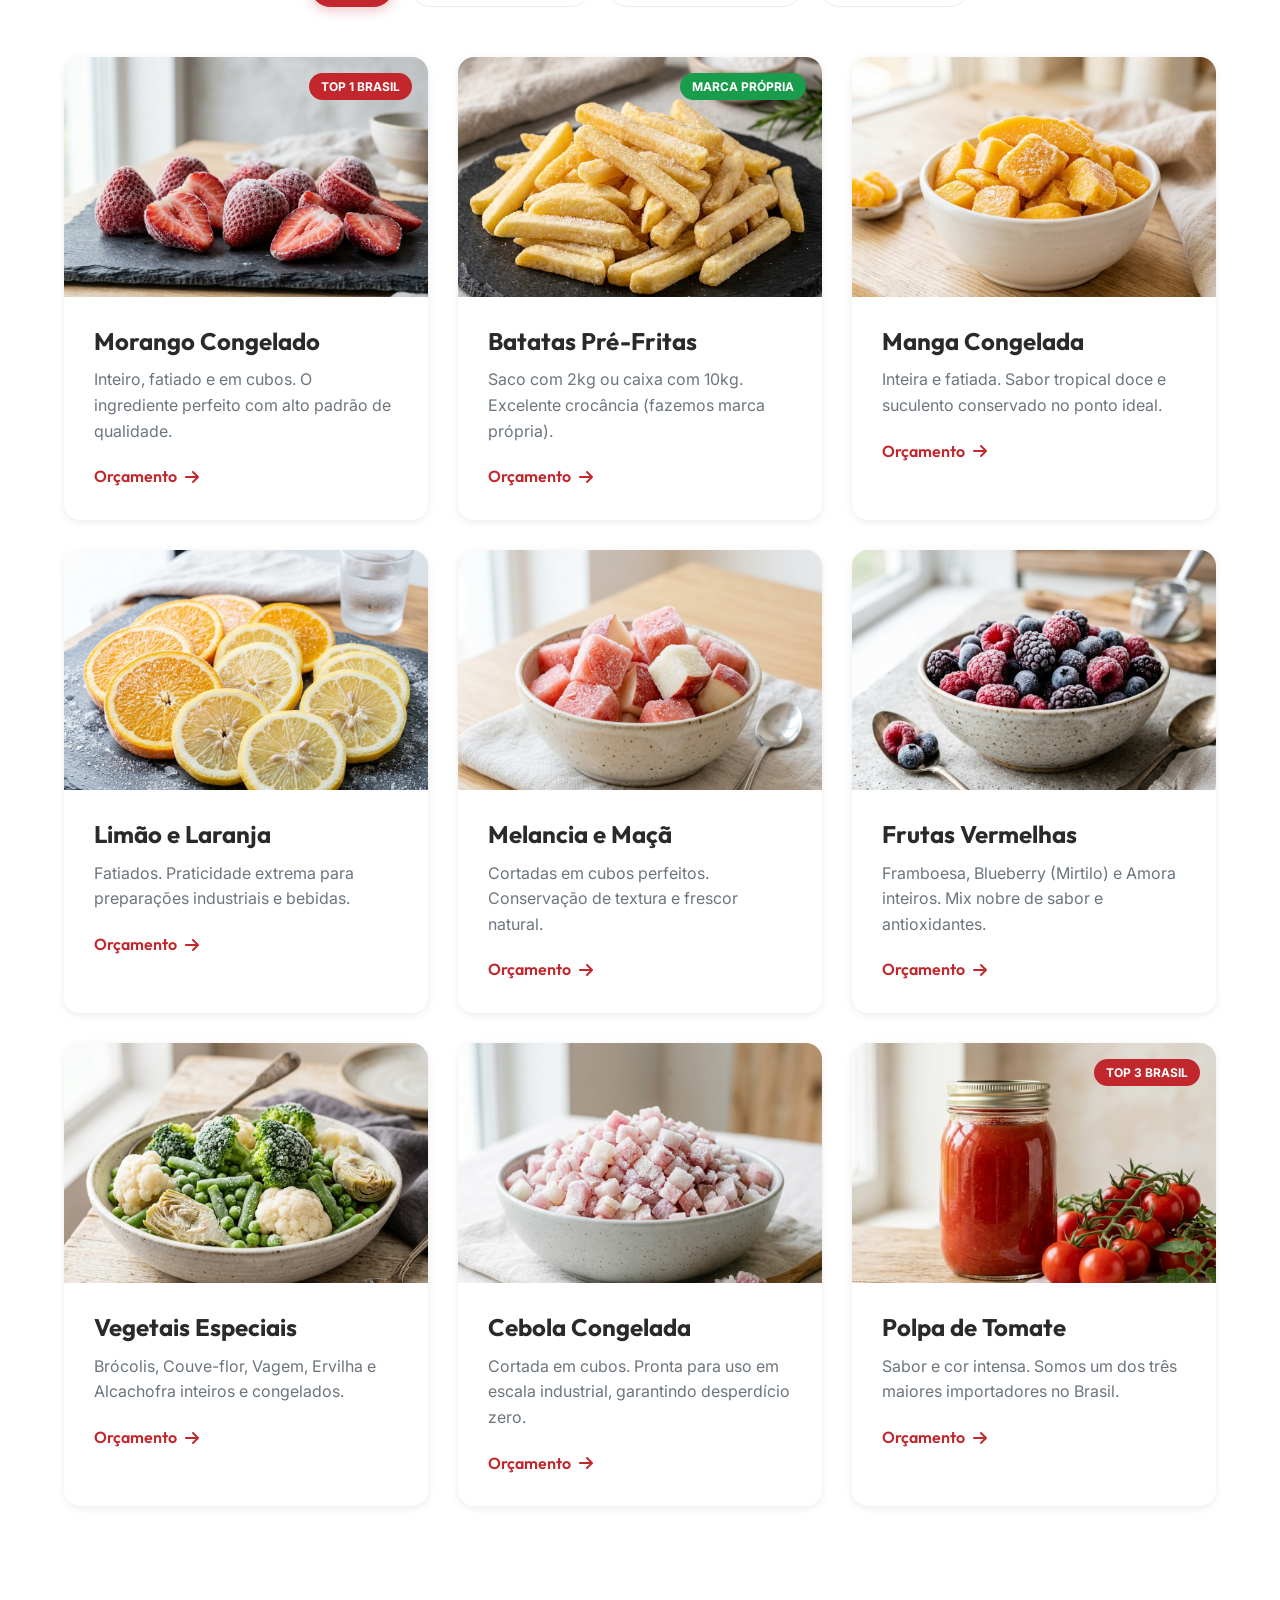
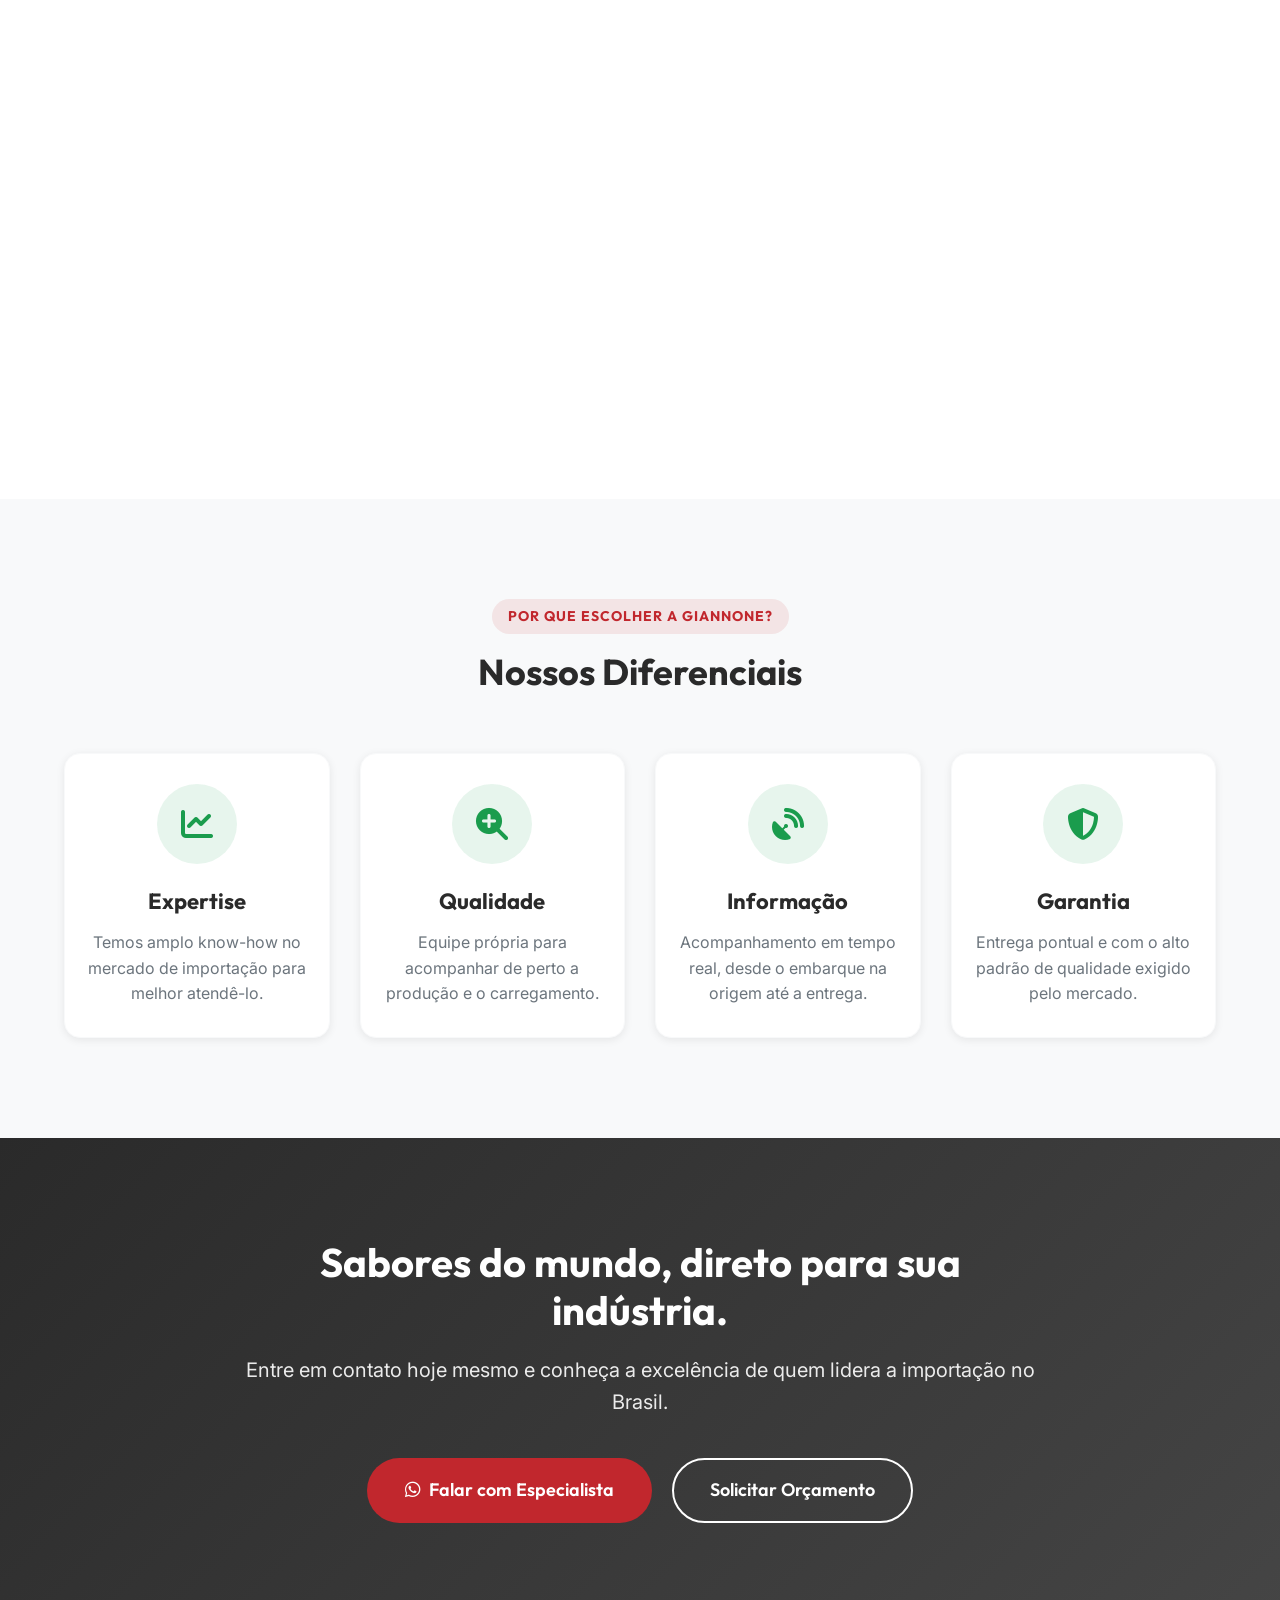
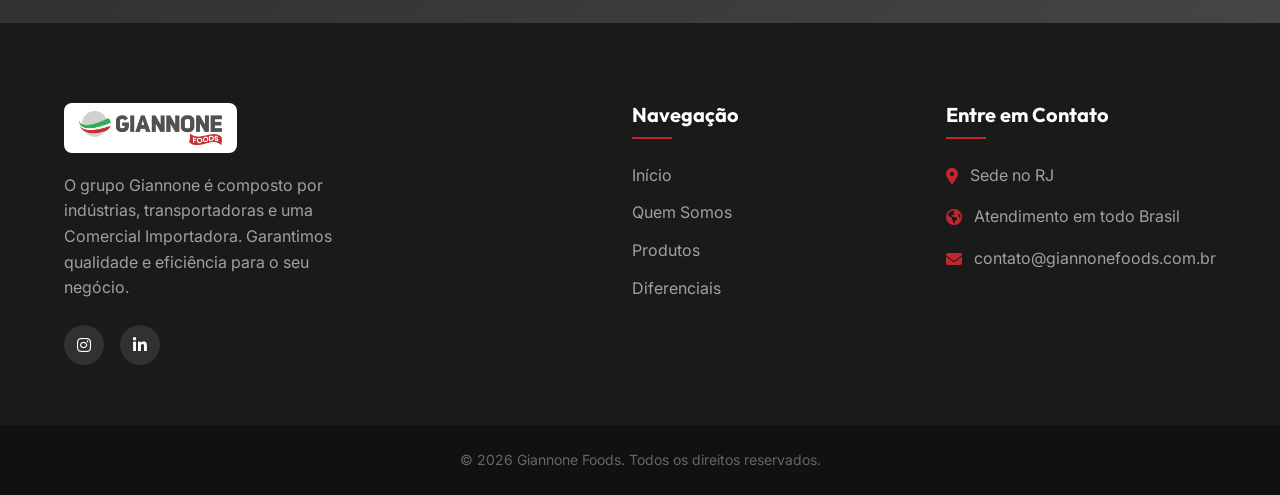
==== commit 3edcfbd6: "Merge branch 'main' of https://github.com/m4rkoz1/giannone-foods" ====
--- a/index.html
+++ b/index.html
@@ -85,7 +85,7 @@
         <div class="container hero-content">
             <h1 class="animate-fade-up">
                 <span data-i18n="hero_title_1">Líderes em </span>
-                <span class="highlight" data-i18n="hero_title_2">Morangos & Polpa de Tomate</span><br>
+                <span class="highlight" data-i18n="hero_title_2">Morangos Congelados & Polpa de Tomate</span><br>
                 <span data-i18n="hero_title_3"> no Brasil</span>
             </h1>
             <p class="animate-fade-up delay-1" data-i18n="hero_desc">Liderando o mercado nacional de importação. Levamos ingredientes premium de todo o mundo direto para a sua indústria alimentícia.</p>
--- a/style.css
+++ b/style.css
@@ -396,7 +396,7 @@
 /* Scroll Indicator */
 .scroll-indicator {
     position: absolute;
-    bottom: 100px;
+    bottom: 140px;
     left: 50%;
     transform: translateX(-50%);
     display: flex;
@@ -415,23 +415,27 @@
 }
 
 /* Hero Ticker */
+:root {
+    --ticker-item-width: 450px;
+}
+
 .hero-ticker {
     position: absolute;
     bottom: 0;
     left: 0;
     width: 100%;
-    background: rgba(0, 0, 0, 0.4);
+    background: rgba(0, 0, 0, 0.45);
     backdrop-filter: blur(15px);
     -webkit-backdrop-filter: blur(15px);
     border-top: 1px solid rgba(255, 255, 255, 0.1);
-    padding: 12px 0;
+    padding: 16px 0;
     overflow: hidden;
     z-index: 10;
 }
 
 .hero-ticker-track {
     display: flex;
-    width: calc(260px * 14);
+    width: calc(var(--ticker-item-width) * 14);
     animation: tickerScroll 35s linear infinite;
 }
 
@@ -441,26 +445,31 @@
 
 .ticker-item {
     flex-shrink: 0;
-    width: 260px;
-    display: flex;
-    align-items: center;
-    gap: 12px;
+    width: var(--ticker-item-width);
+    display: flex;
+    align-items: center;
+    gap: 20px;
     color: var(--color-white);
     font-family: var(--font-heading);
     font-weight: 500;
-    font-size: 14px;
+    font-size: 18px;
     border-right: 1px solid rgba(255, 255, 255, 0.15);
-    padding: 0 20px;
+    padding: 0 24px;
     box-sizing: border-box;
 }
 
 .ticker-item img {
-    width: 36px;
-    height: 36px;
+    width: 70px;
+    height: 70px;
     border-radius: 50%;
     object-fit: cover;
-    border: 2px solid rgba(255, 255, 255, 0.8);
+    border: 3px solid rgba(255, 255, 255, 0.85);
     box-shadow: var(--shadow-sm);
+    transition: transform 0.3s ease;
+}
+
+.ticker-item:hover img {
+    transform: scale(1.08);
 }
 
 @keyframes tickerScroll {
@@ -468,9 +477,32 @@
         transform: translateX(0);
     }
     100% {
-        transform: translateX(calc(-260px * 7));
-    }
-}
+        transform: translateX(calc(var(--ticker-item-width) * -7));
+    }
+}
+
+@media (max-width: 768px) {
+    :root {
+        --ticker-item-width: 280px;
+    }
+    .hero-ticker {
+        padding: 10px 0;
+    }
+    .ticker-item {
+        gap: 12px;
+        font-size: 14px;
+        padding: 0 15px;
+    }
+    .ticker-item img {
+        width: 44px;
+        height: 44px;
+        border-width: 2px;
+    }
+    .scroll-indicator {
+        bottom: 95px;
+    }
+}
+
 
 
 .mouse {
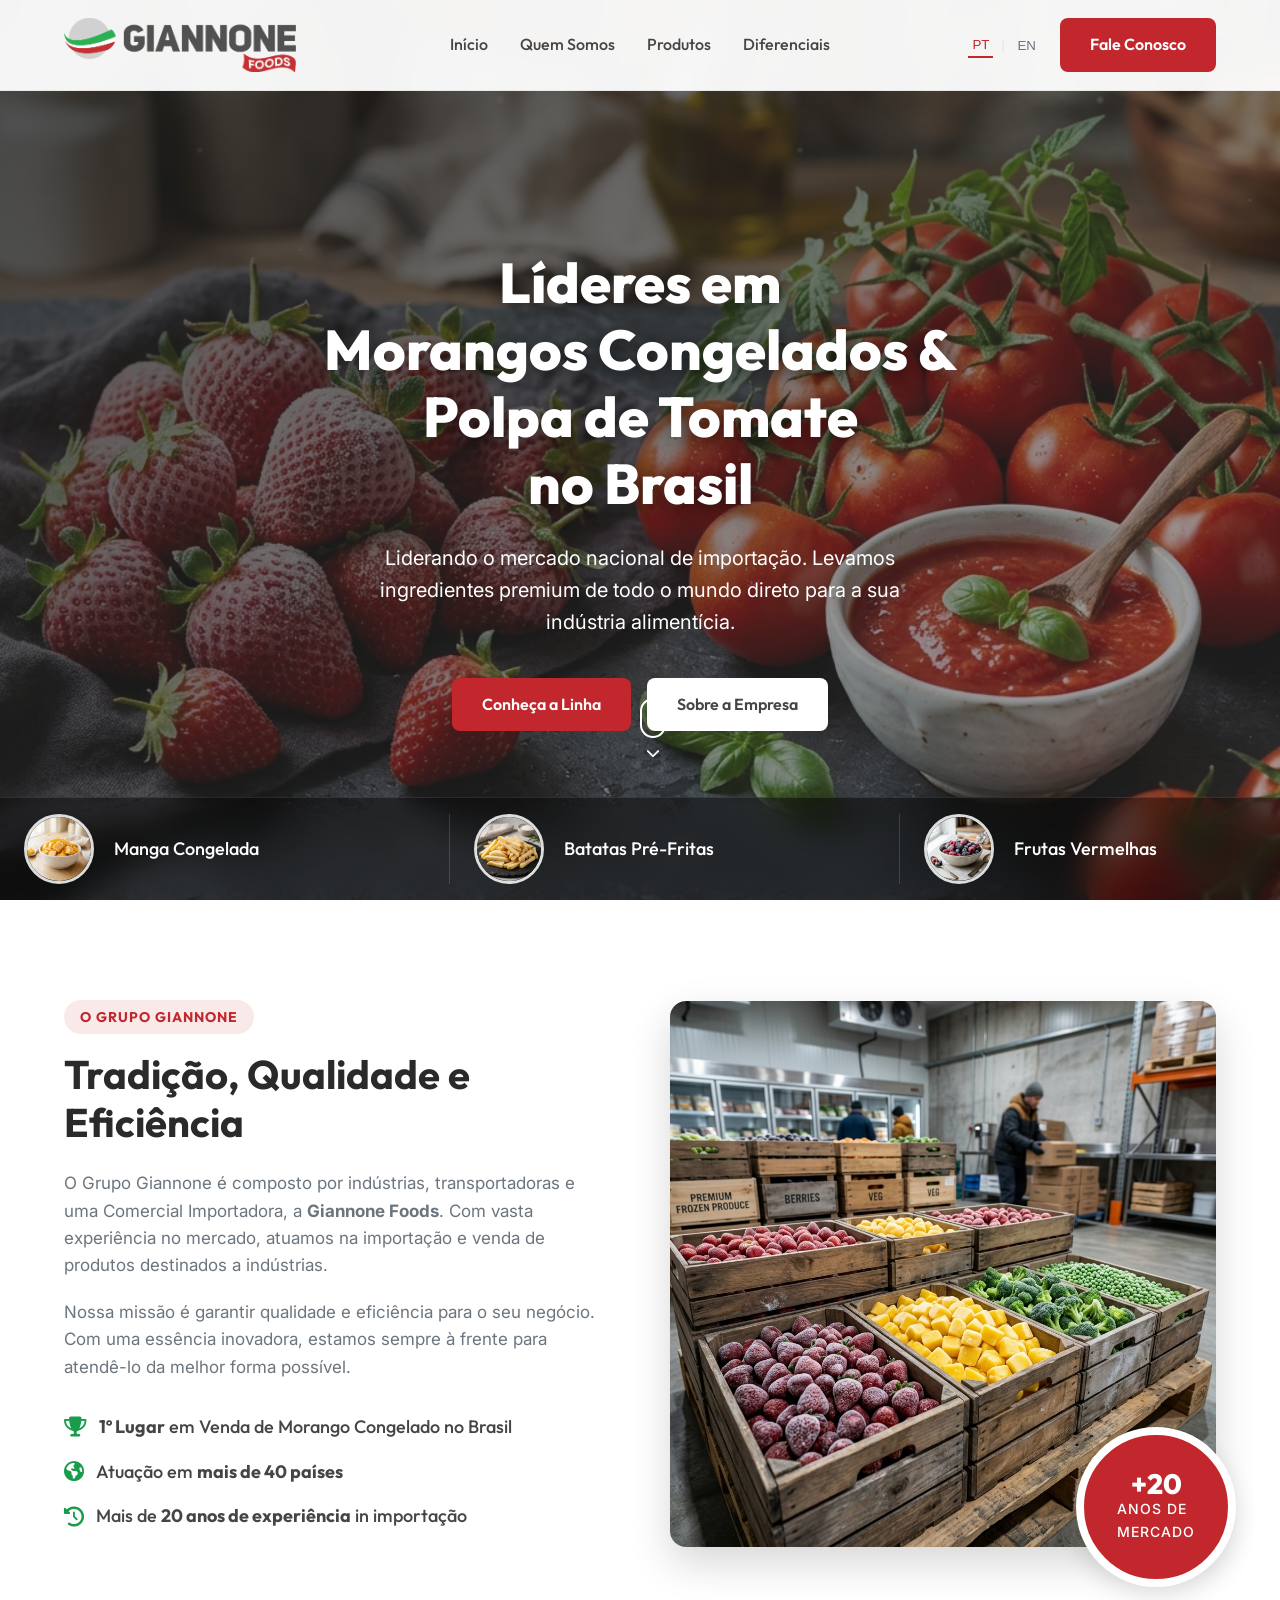
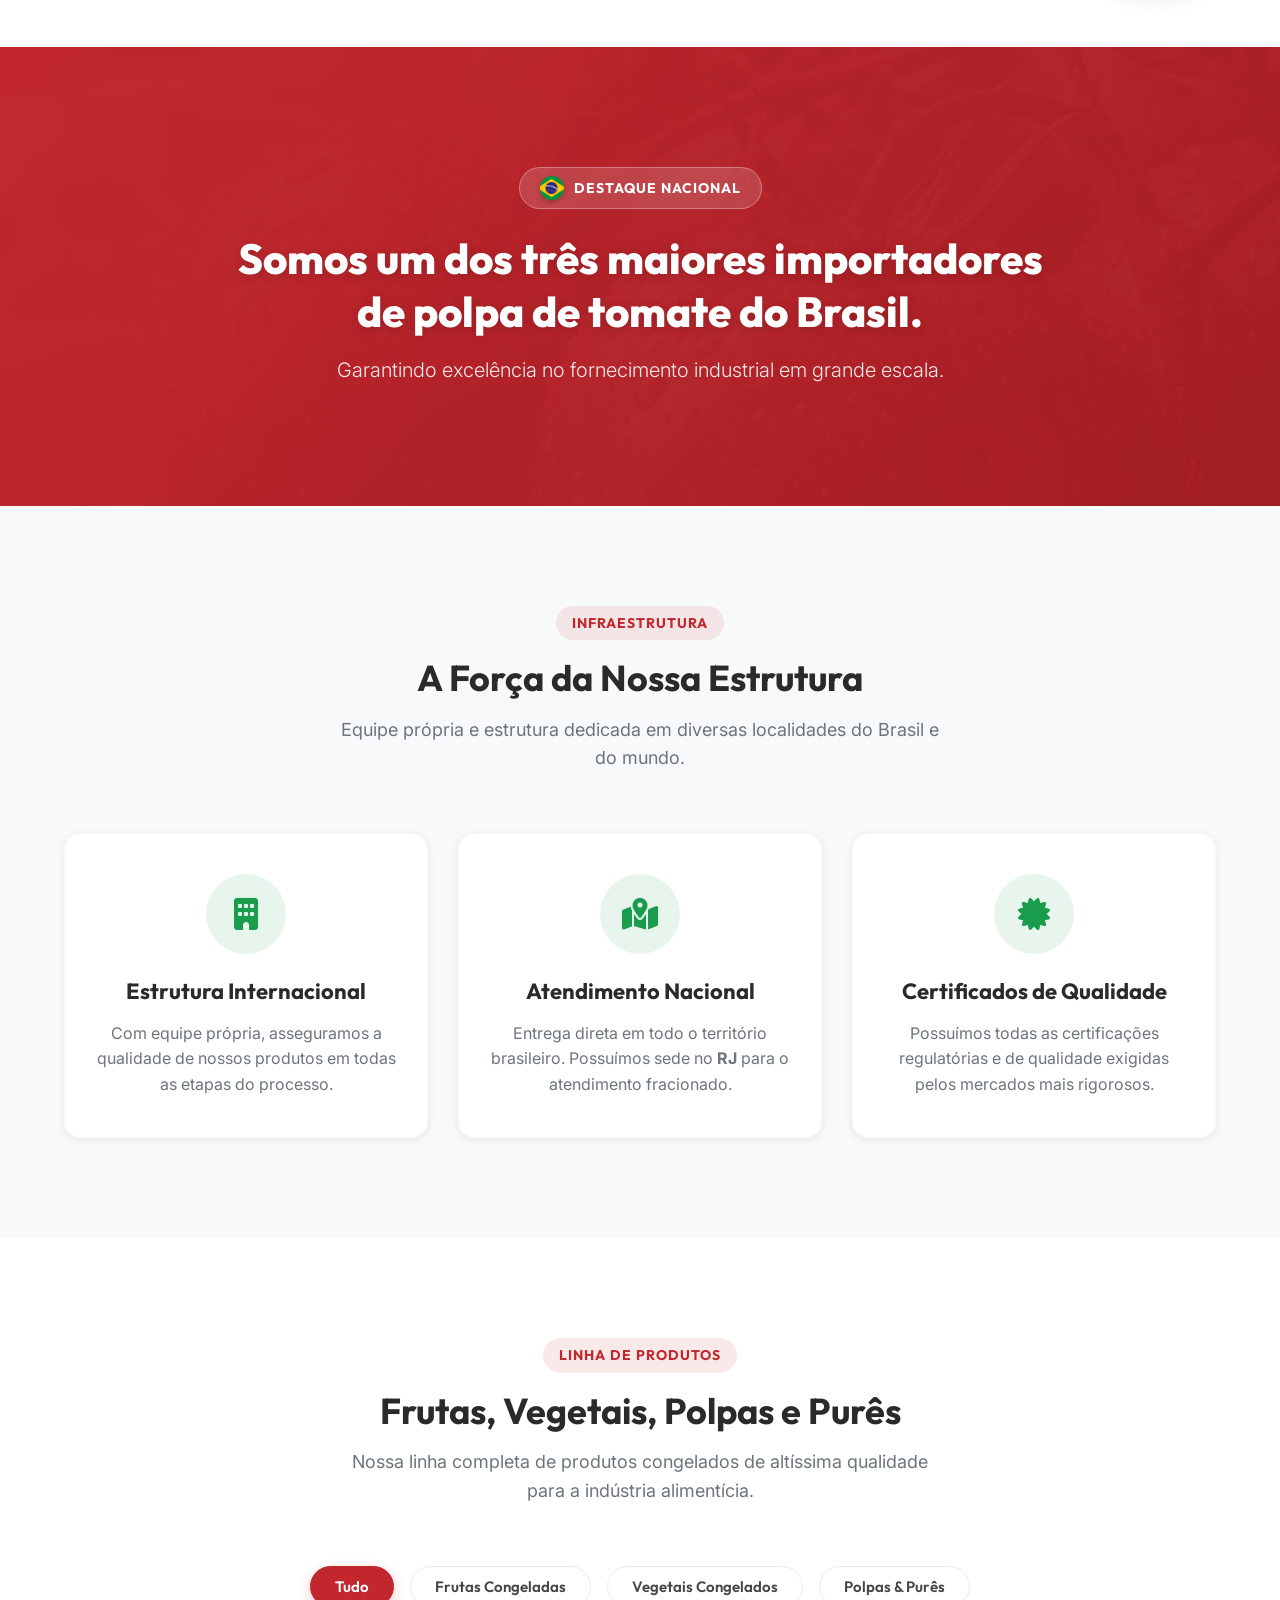
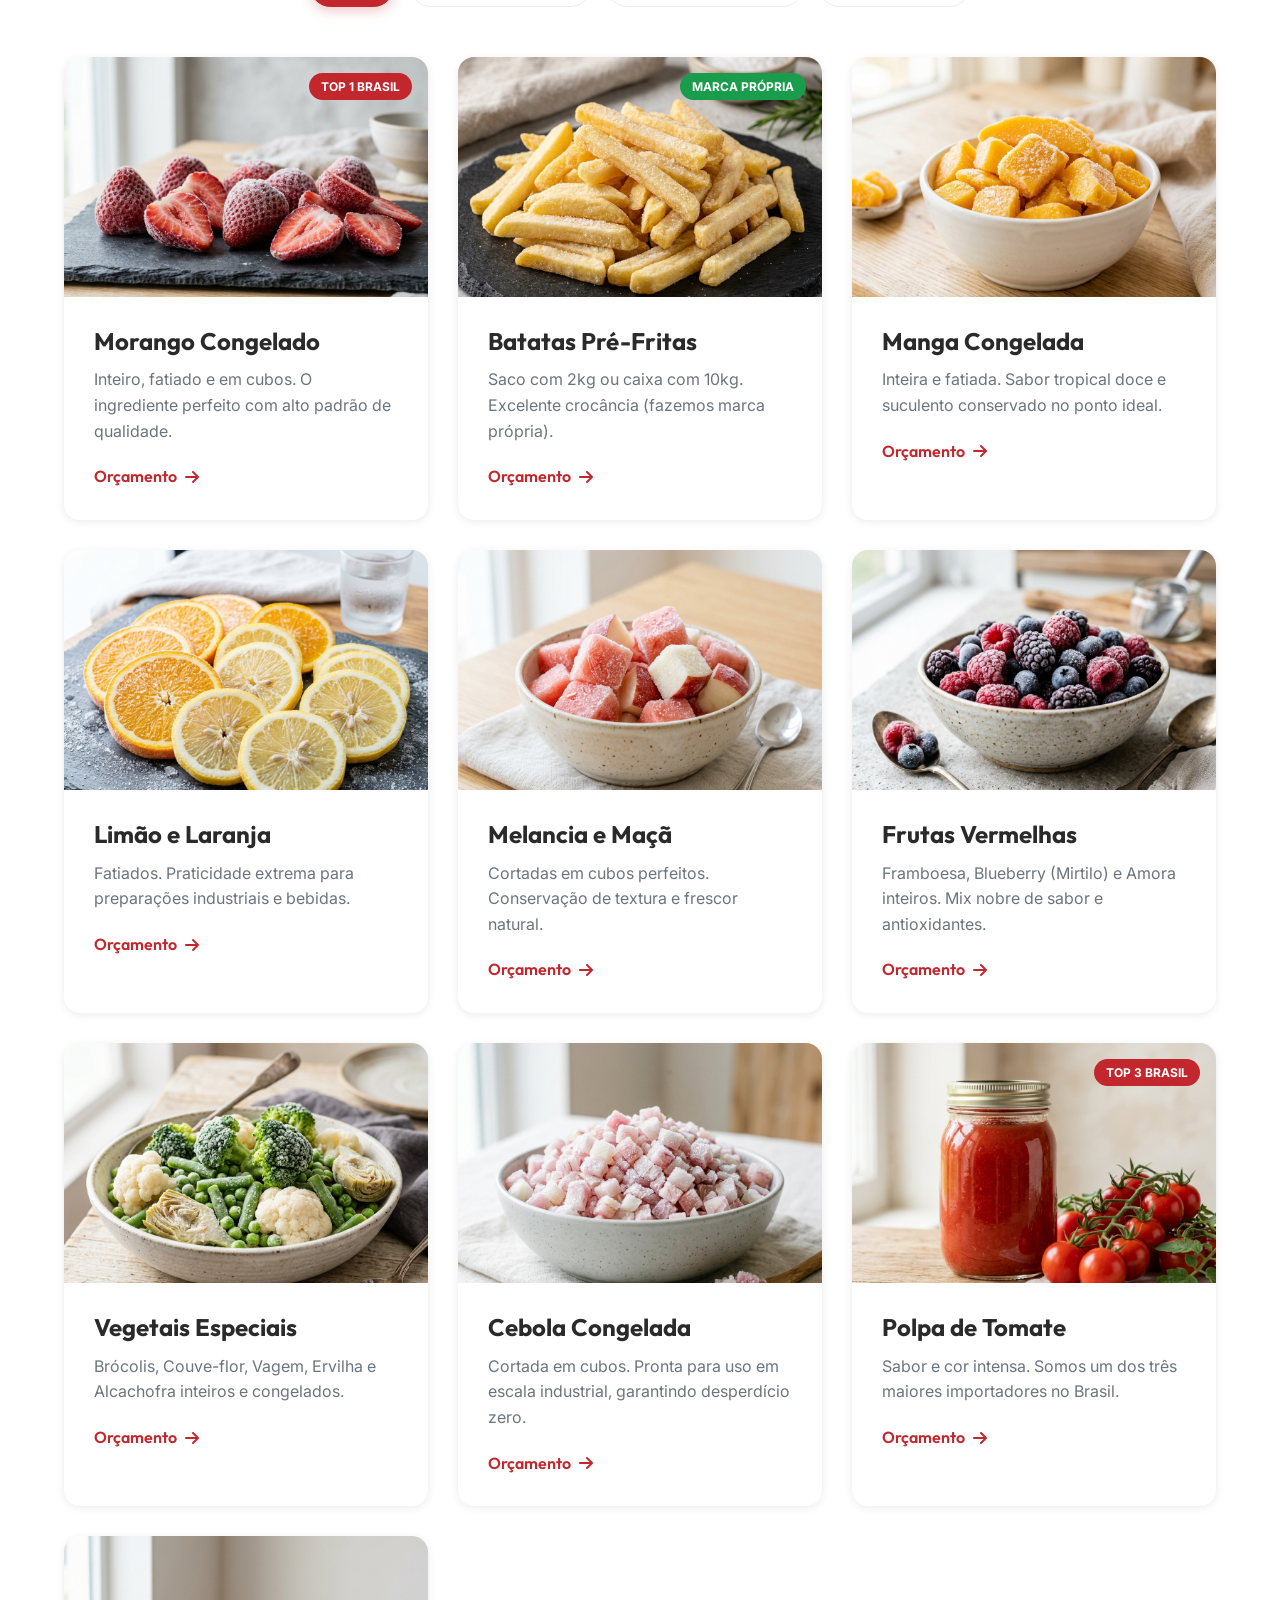
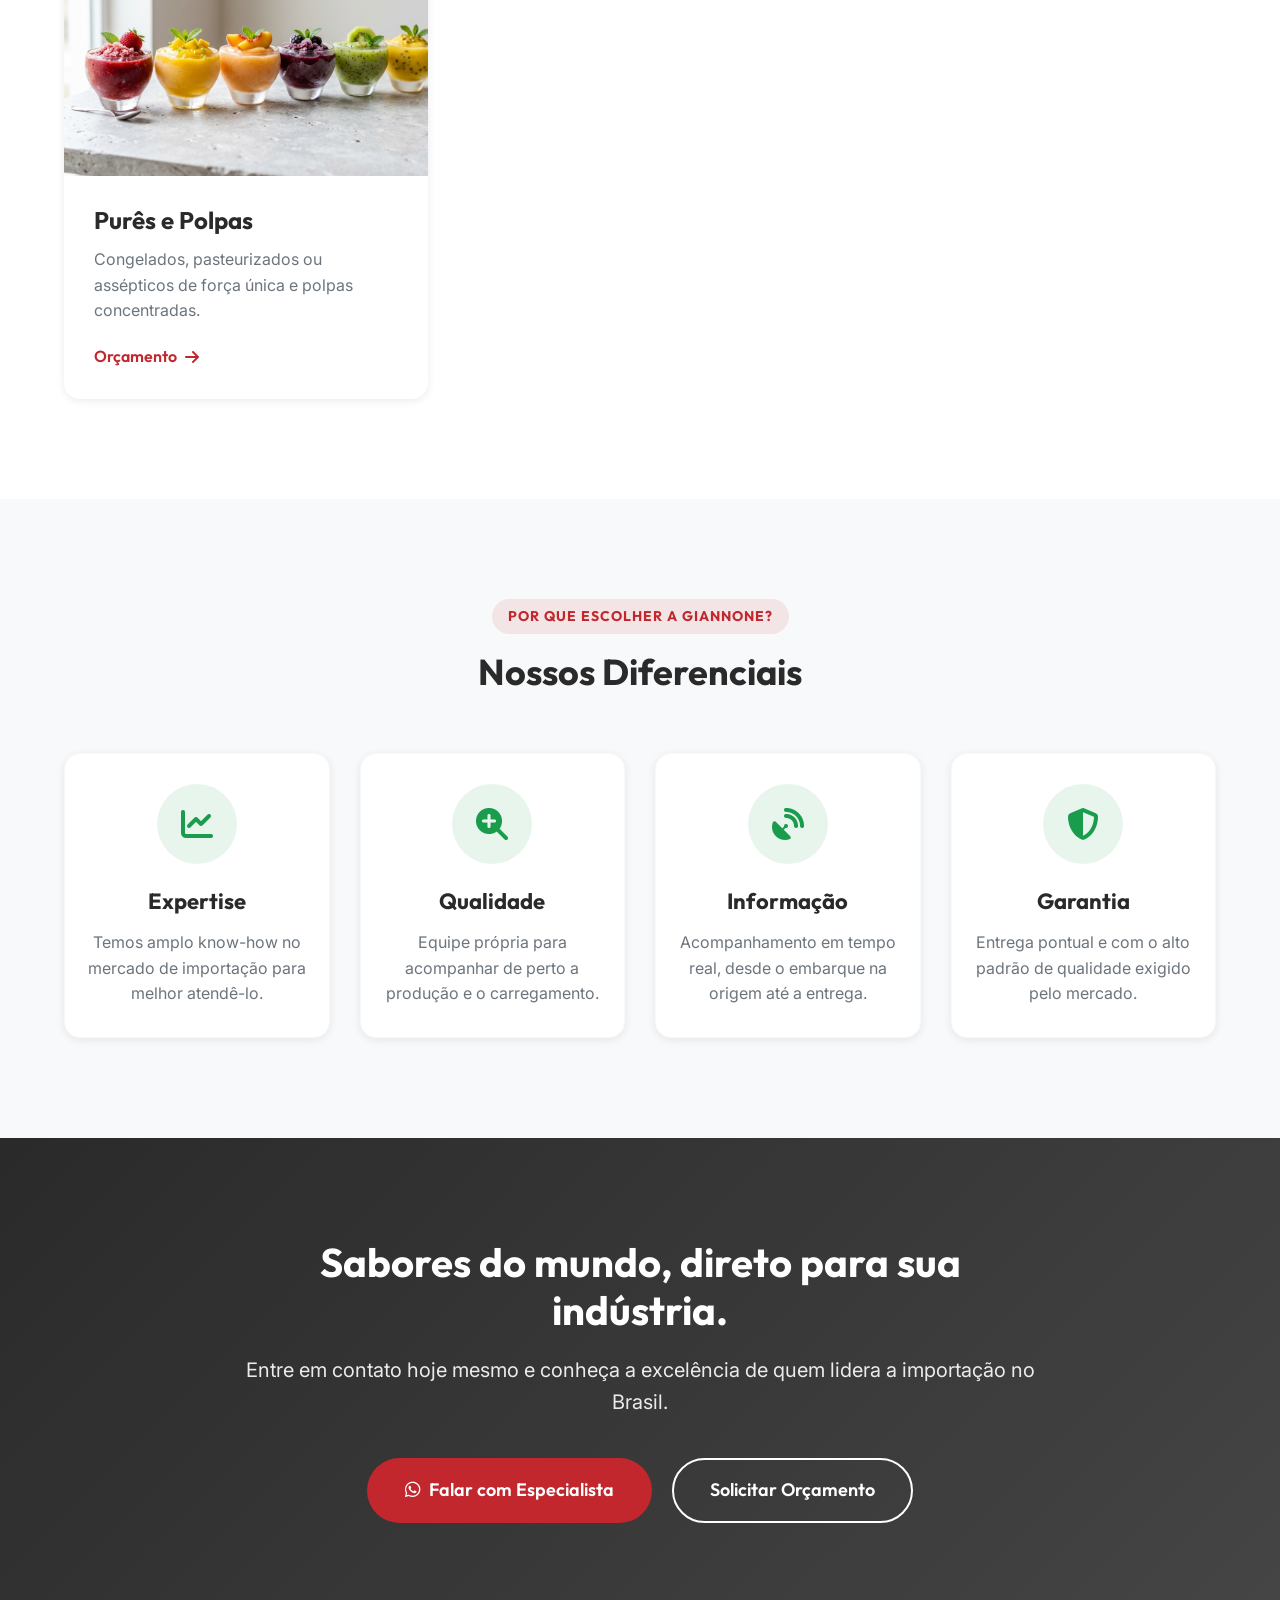
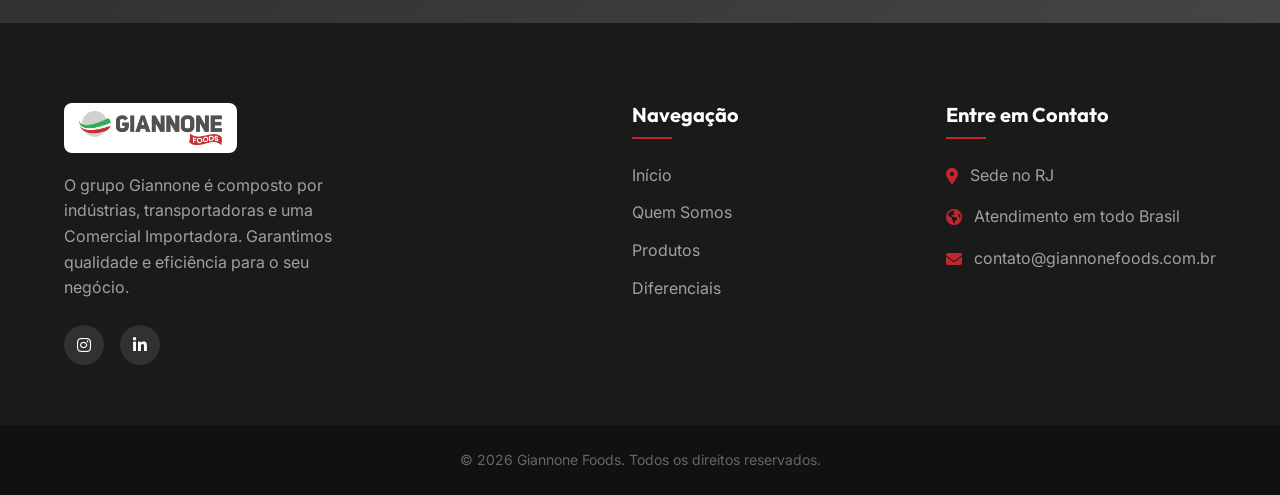
==== commit 56a2f97b: "Merge branch 'main' of https://github.com/m4rkoz1/giannone-foods" ====
--- a/index.html
+++ b/index.html
@@ -22,7 +22,7 @@
     <meta property="twitter:description" content="A maior importadora de morangos congelados do Brasil. O Grupo Giannone leva ingredientes de qualidade mundial para o seu negócio.">
     <meta property="twitter:image" content="https://www.giannonefoods.com.br/about_products.png">
 
-    <title>🍓 Giannone Foods | Sabores do mundo, direto para sua indústria</title>
+    <title>🍓🍅 Giannone Foods | Sabores do mundo, direto para sua indústria</title>
 
     <!-- Schema.org JSON-LD para SEO -->
     <script type="application/ld+json">
@@ -44,7 +44,7 @@
     }
     </script>
 
-    <link rel="icon" type="image/png" href="favicon.png">
+    <link rel="icon" type="image/svg+xml" href="favicon.svg">
     <link rel="preconnect" href="https://fonts.googleapis.com">
     <link rel="preconnect" href="https://fonts.gstatic.com" crossorigin>
     <link href="https://fonts.googleapis.com/css2?family=Inter:wght@300;400;500;600&family=Outfit:wght@500;700;800&display=swap" rel="stylesheet">
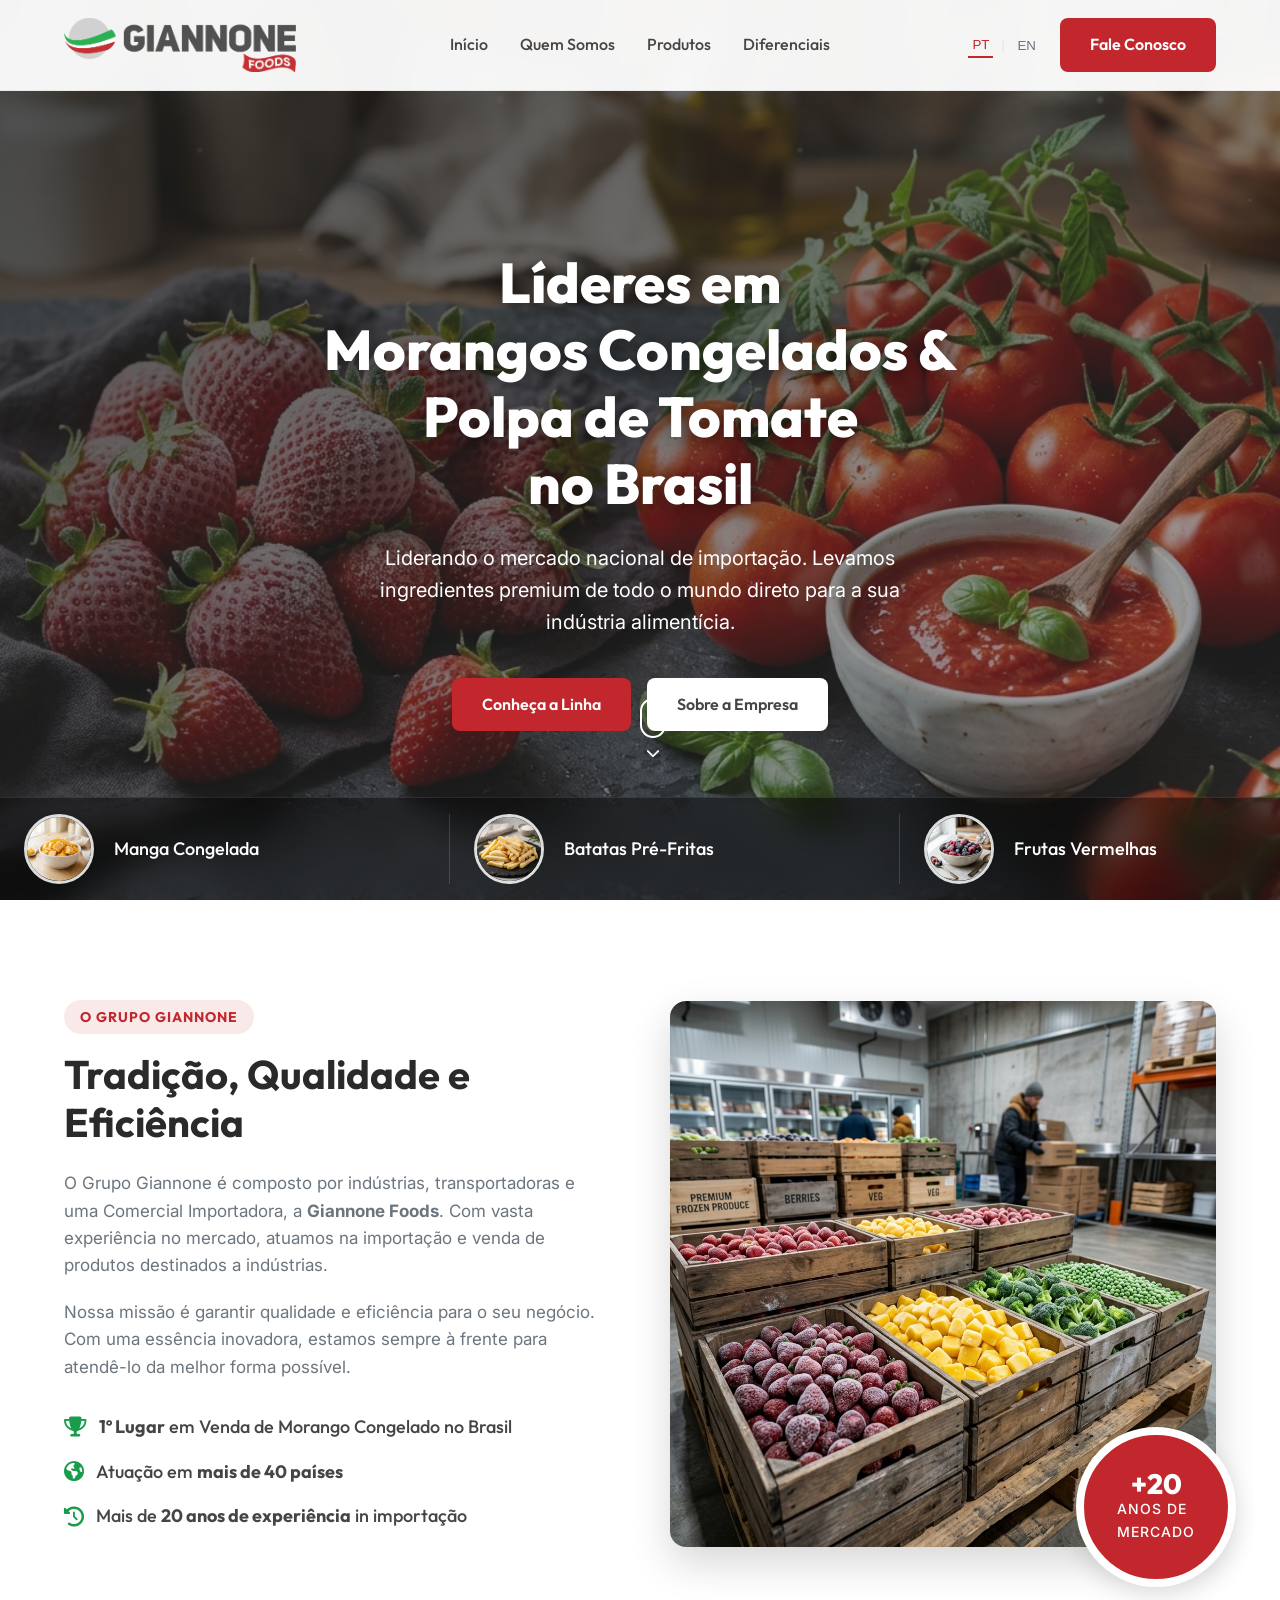
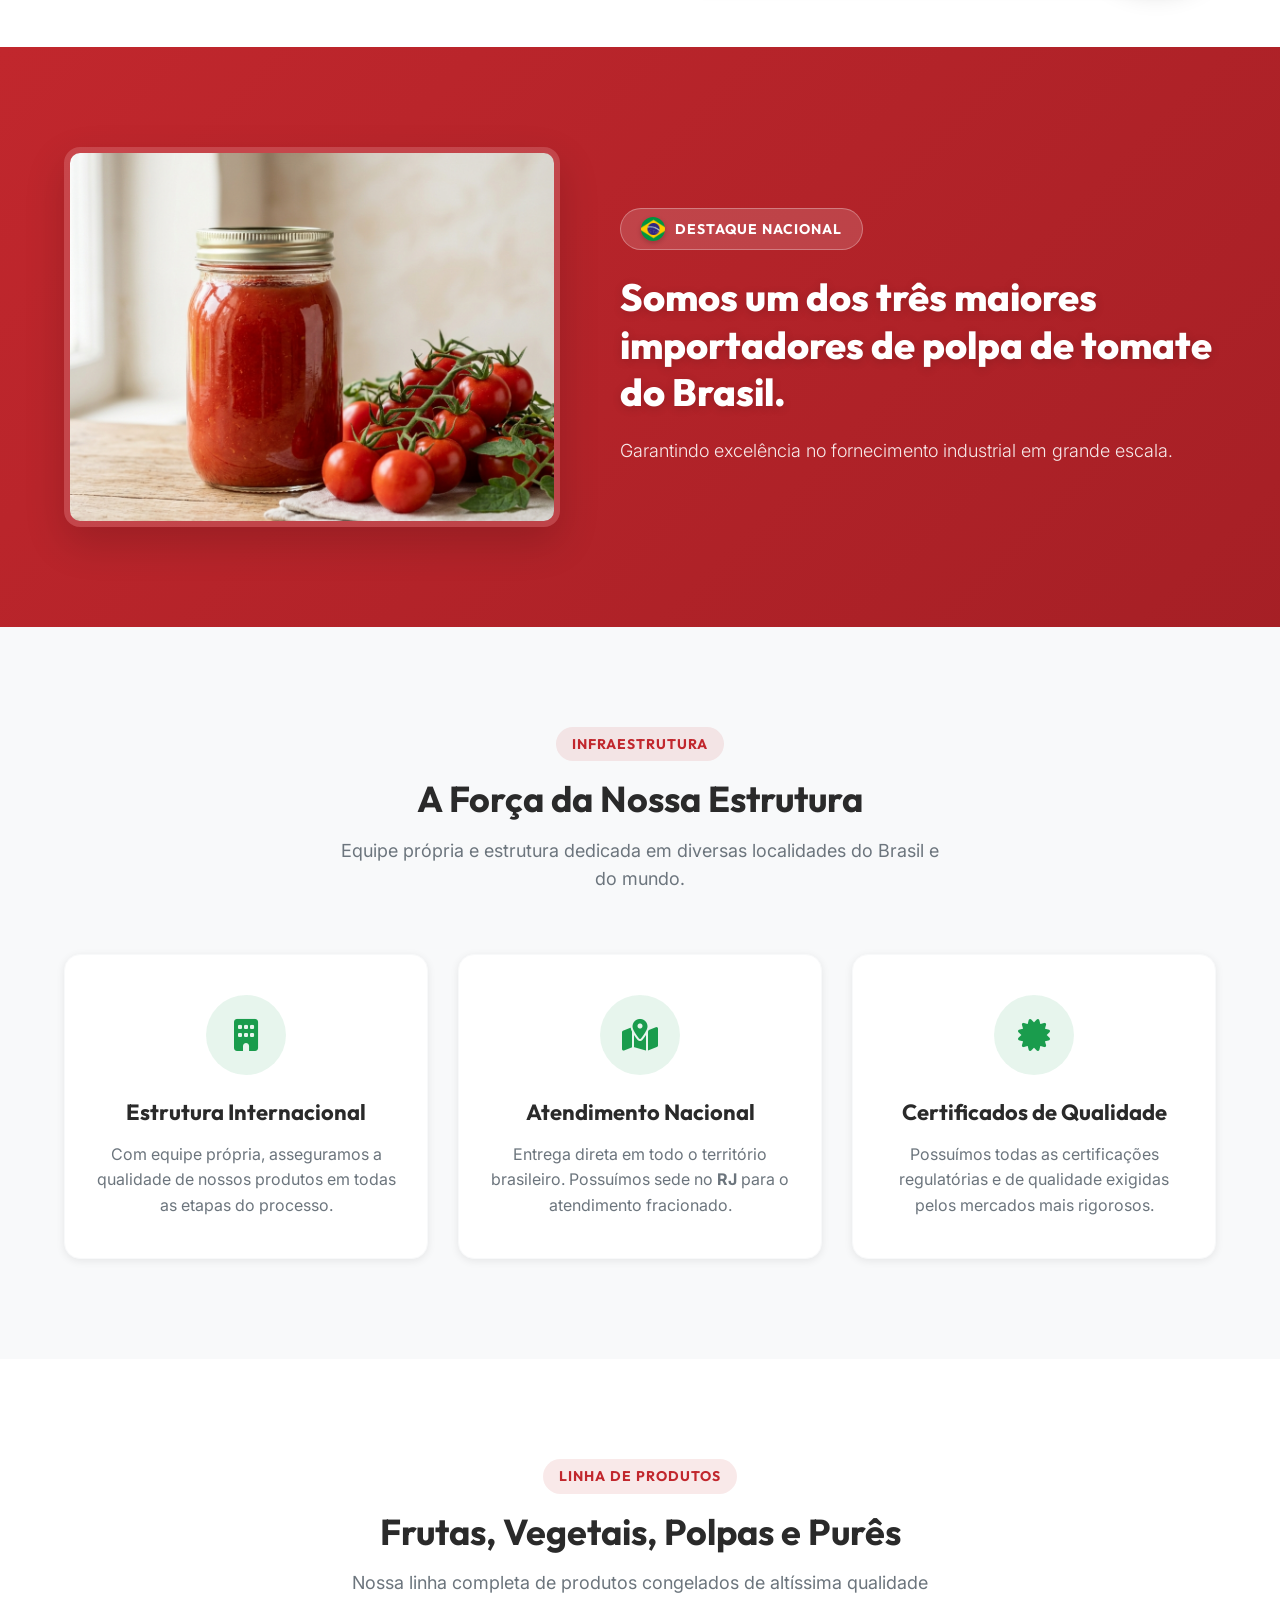
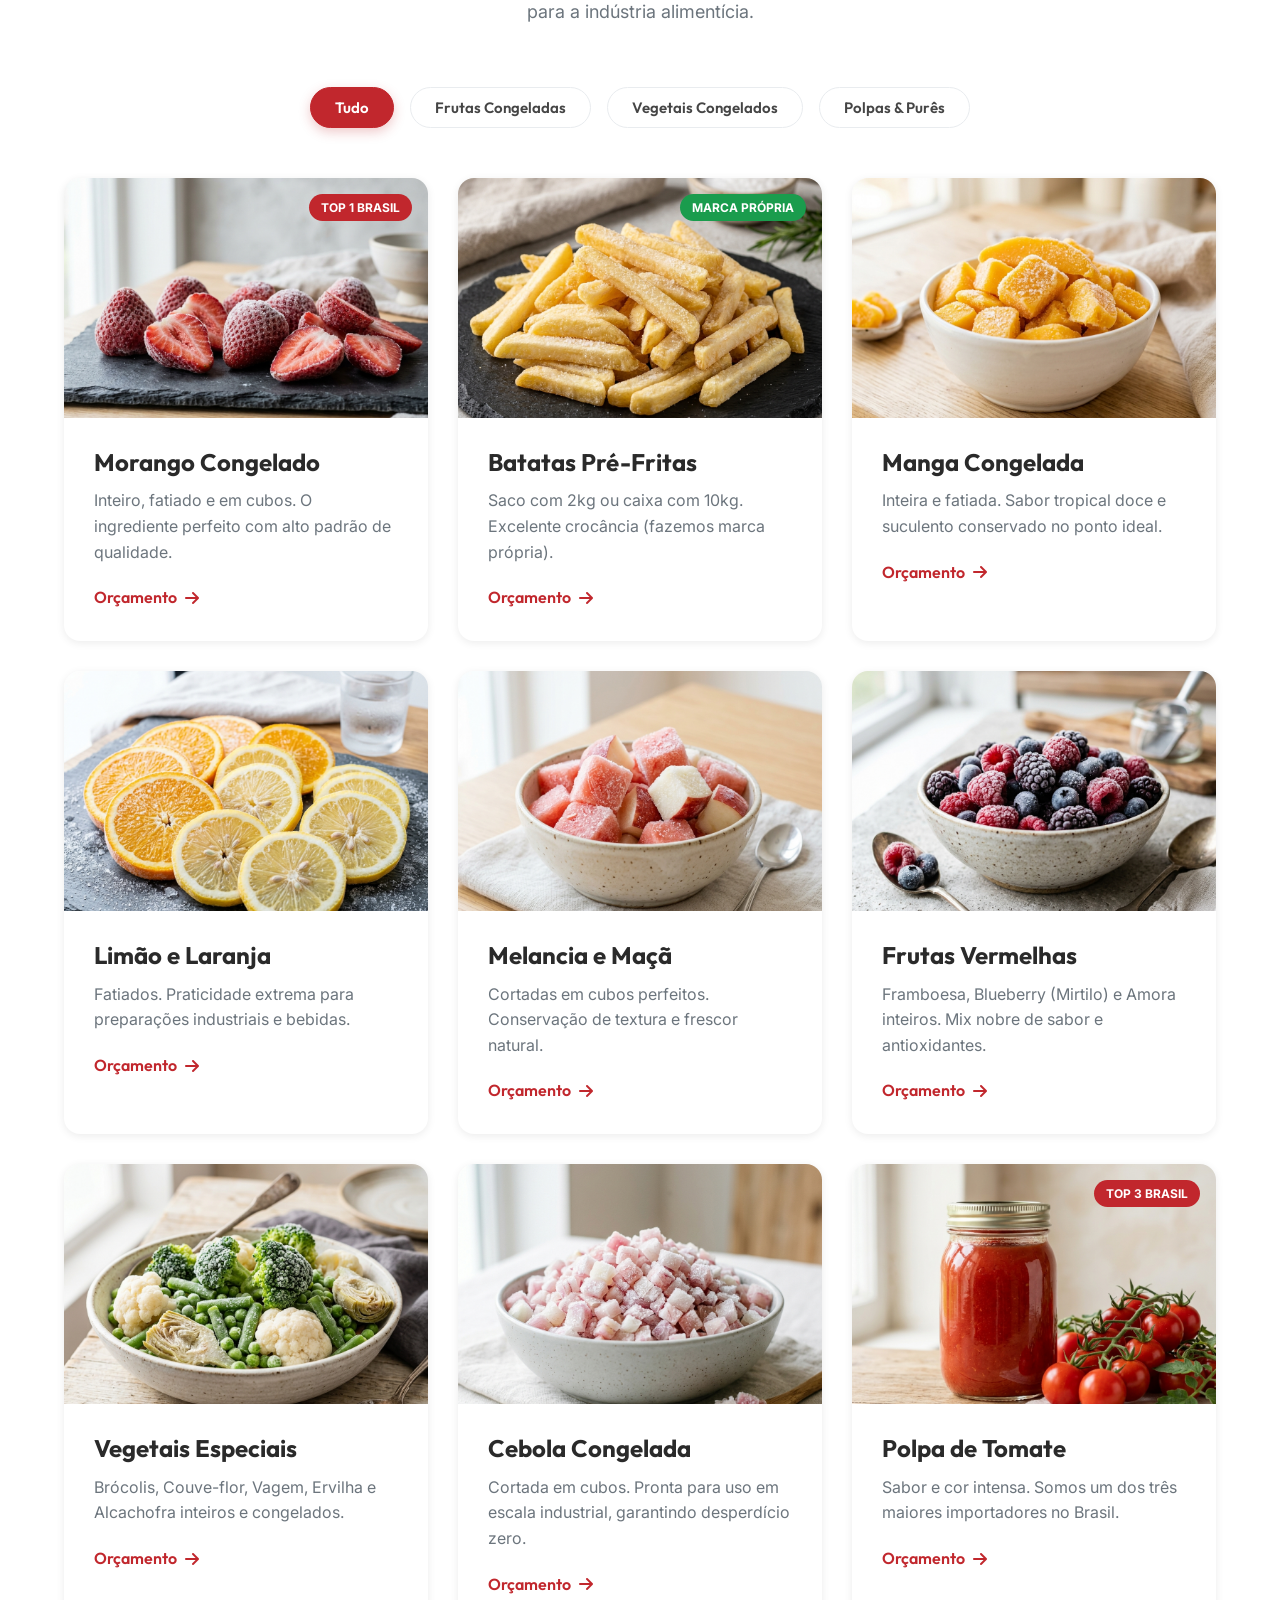
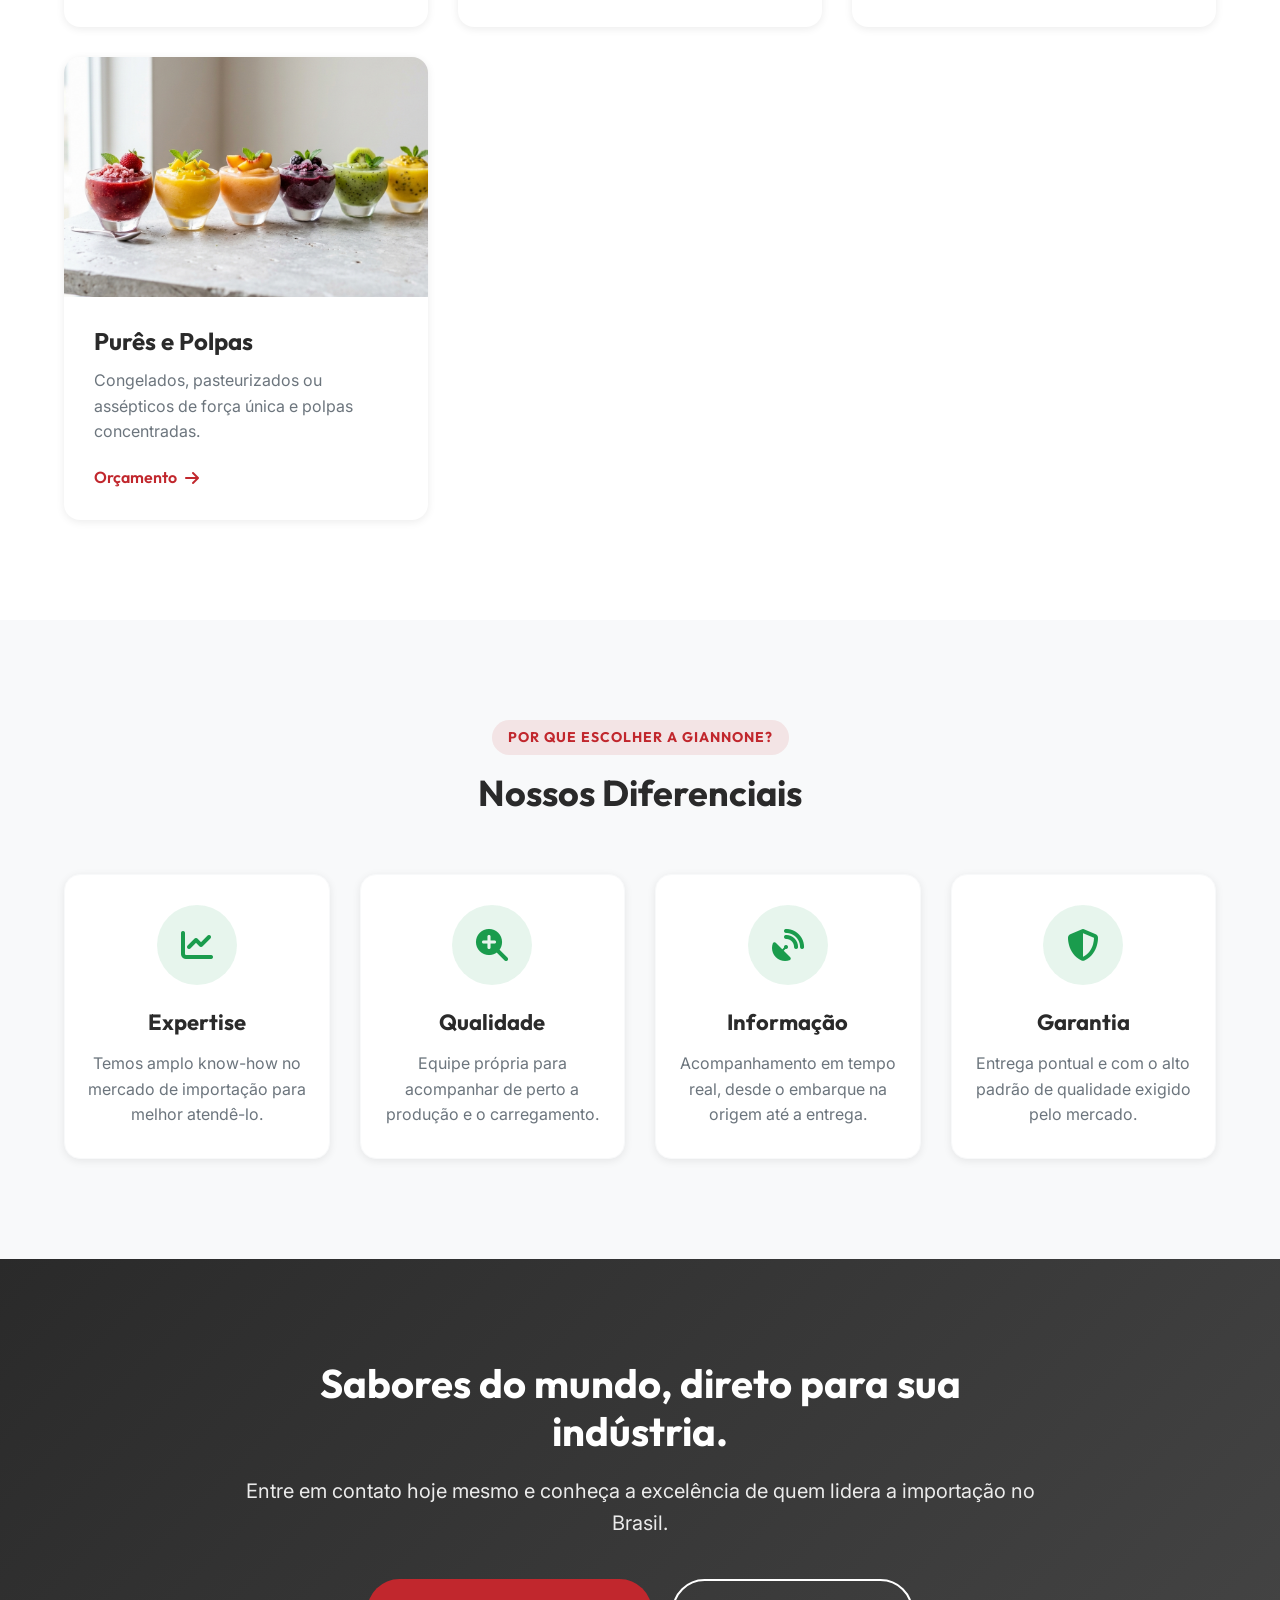
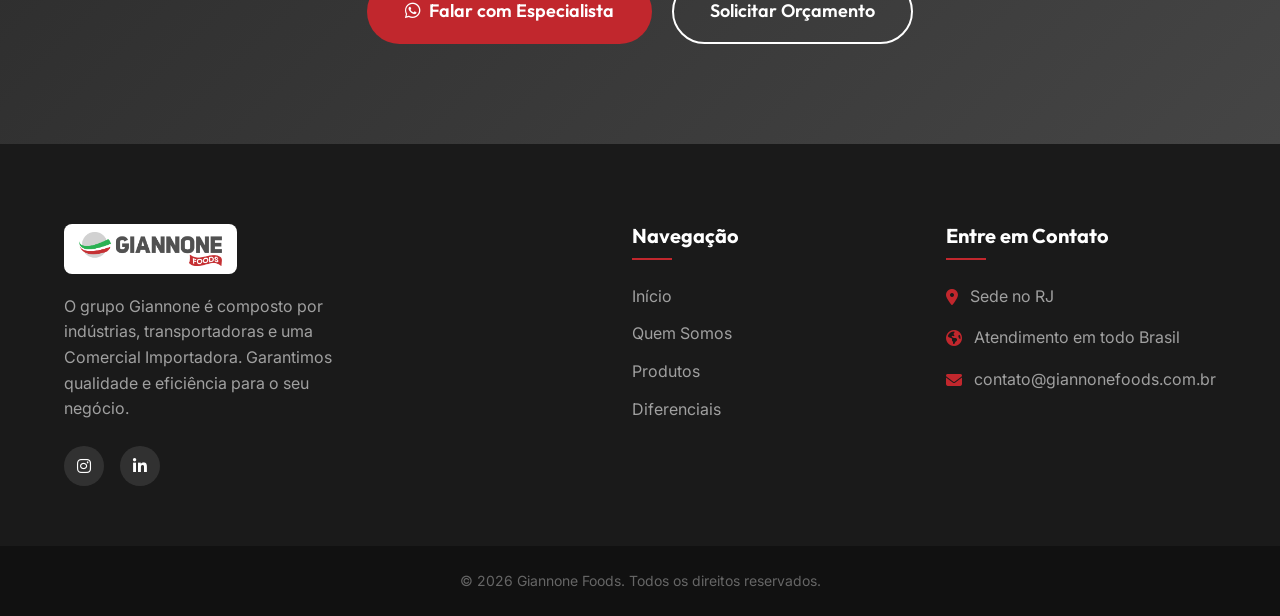
==== commit c40d9e9c: "feat: adicionar imagem de tomates e polpa no banner do terceiro maior importador" ====
--- a/index.html
+++ b/index.html
@@ -203,14 +203,20 @@
     <!-- Tomato Pulp Highlight Banner -->
     <section class="tomato-highlight-banner animate-fade-up">
         <div class="tomato-banner-overlay"></div>
-        <div class="tomato-banner-bg" style="background-image: url('tomato_banner_bg.png');"></div>
         <div class="container tomato-banner-container">
-            <div class="tomato-banner-badge">
-                <img src="brazil_flag.png" alt="Bandeira do Brasil" class="brazil-flag-icon">
-                <span data-i18n="tomato_banner_tag">Destaque Nacional</span>
-            </div>
-            <h2 data-i18n="tomato_banner_text">Somos um dos três maiores importadores de polpa de tomate do Brasil.</h2>
-            <p data-i18n="tomato_banner_sub">Garantindo excelência no fornecimento industrial em grande escala.</p>
+            <div class="tomato-banner-grid">
+                <div class="tomato-banner-image-box">
+                    <img src="product_tomato_pulp.png" alt="Polpa de Tomate Importada" class="tomato-banner-main-img">
+                </div>
+                <div class="tomato-banner-text-box">
+                    <div class="tomato-banner-badge">
+                        <img src="brazil_flag.png" alt="Bandeira do Brasil" class="brazil-flag-icon">
+                        <span data-i18n="tomato_banner_tag">Destaque Nacional</span>
+                    </div>
+                    <h2 data-i18n="tomato_banner_text">Somos um dos três maiores importadores de polpa de tomate do Brasil.</h2>
+                    <p data-i18n="tomato_banner_sub">Garantindo excelência no fornecimento industrial em grande escala.</p>
+                </div>
+            </div>
         </div>
     </section>
 
--- a/style.css
+++ b/style.css
@@ -713,31 +713,10 @@
    ========================================================================== */
 .tomato-highlight-banner {
     position: relative;
-    padding: 120px 0;
+    padding: 100px 0;
     color: var(--color-white);
     background-color: var(--color-primary);
     overflow: hidden;
-    display: flex;
-    align-items: center;
-    text-align: center;
-}
-
-.tomato-banner-bg {
-    position: absolute;
-    top: 0;
-    left: 0;
-    width: 100%;
-    height: 100%;
-    background-size: cover;
-    background-position: center;
-    opacity: 0.25;
-    mix-blend-mode: luminosity;
-    z-index: 1;
-    transition: transform 0.5s ease;
-}
-
-.tomato-highlight-banner:hover .tomato-banner-bg {
-    transform: scale(1.05);
 }
 
 .tomato-banner-overlay {
@@ -747,15 +726,47 @@
     width: 100%;
     height: 100%;
     background: linear-gradient(135deg, rgba(193, 39, 45, 0.95) 0%, rgba(161, 30, 36, 0.85) 100%);
-    z-index: 2;
+    z-index: 1;
 }
 
 .tomato-banner-container {
     position: relative;
     z-index: 3;
-    max-width: 900px;
+    max-width: var(--max-width);
     margin: 0 auto;
     padding: 0 24px;
+}
+
+.tomato-banner-grid {
+    display: grid;
+    grid-template-columns: 1fr 1.2fr;
+    gap: 60px;
+    align-items: center;
+}
+
+.tomato-banner-image-box {
+    position: relative;
+}
+
+.tomato-banner-main-img {
+    width: 100%;
+    height: 380px;
+    object-fit: cover;
+    border-radius: var(--border-radius-lg);
+    border: 6px solid rgba(255, 255, 255, 0.15);
+    box-shadow: var(--shadow-lg);
+    transition: transform 0.5s ease, border-color 0.5s ease;
+}
+
+.tomato-banner-main-img:hover {
+    transform: scale(1.03);
+    border-color: rgba(255, 255, 255, 0.3);
+}
+
+.tomato-banner-text-box {
+    display: flex;
+    flex-direction: column;
+    align-items: flex-start;
 }
 
 .tomato-banner-badge {
@@ -783,19 +794,36 @@
     box-shadow: 0 2px 5px rgba(0,0,0,0.2);
 }
 
-.tomato-banner-container h2 {
-    font-size: 42px;
+.tomato-banner-text-box h2 {
+    font-size: 38px;
     font-weight: 800;
     color: var(--color-white);
-    margin-bottom: 16px;
+    margin-bottom: 20px;
     line-height: 1.25;
     text-shadow: 0 2px 10px rgba(0,0,0,0.15);
 }
 
-.tomato-banner-container p {
-    font-size: 20px;
+.tomato-banner-text-box p {
+    font-size: 18px;
     opacity: 0.9;
     font-weight: 300;
+    line-height: 1.6;
+}
+
+@media (max-width: 992px) {
+    .tomato-banner-grid {
+        grid-template-columns: 1fr;
+        gap: 40px;
+        text-align: center;
+    }
+    .tomato-banner-text-box {
+        align-items: center;
+    }
+    .tomato-banner-main-img {
+        height: 300px;
+        max-width: 480px;
+        margin: 0 auto;
+    }
 }
 
 /* ==========================================================================
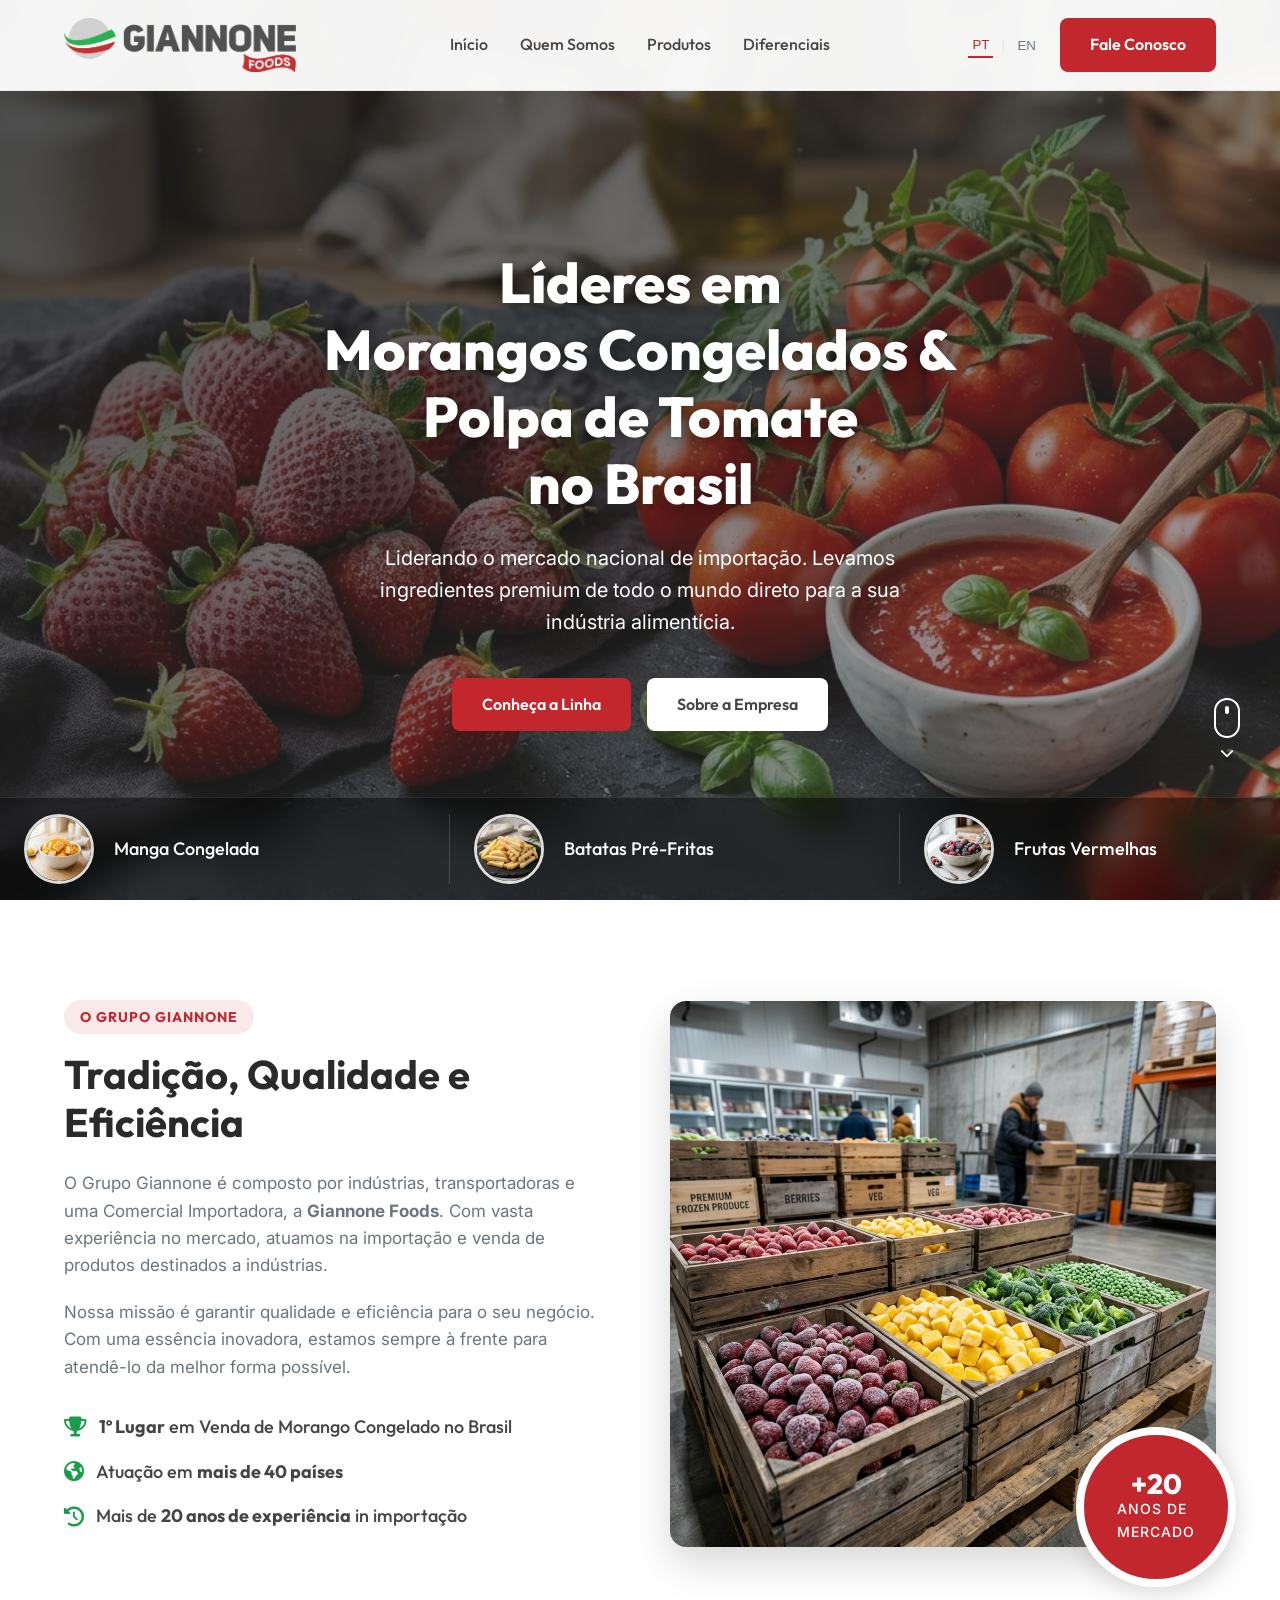
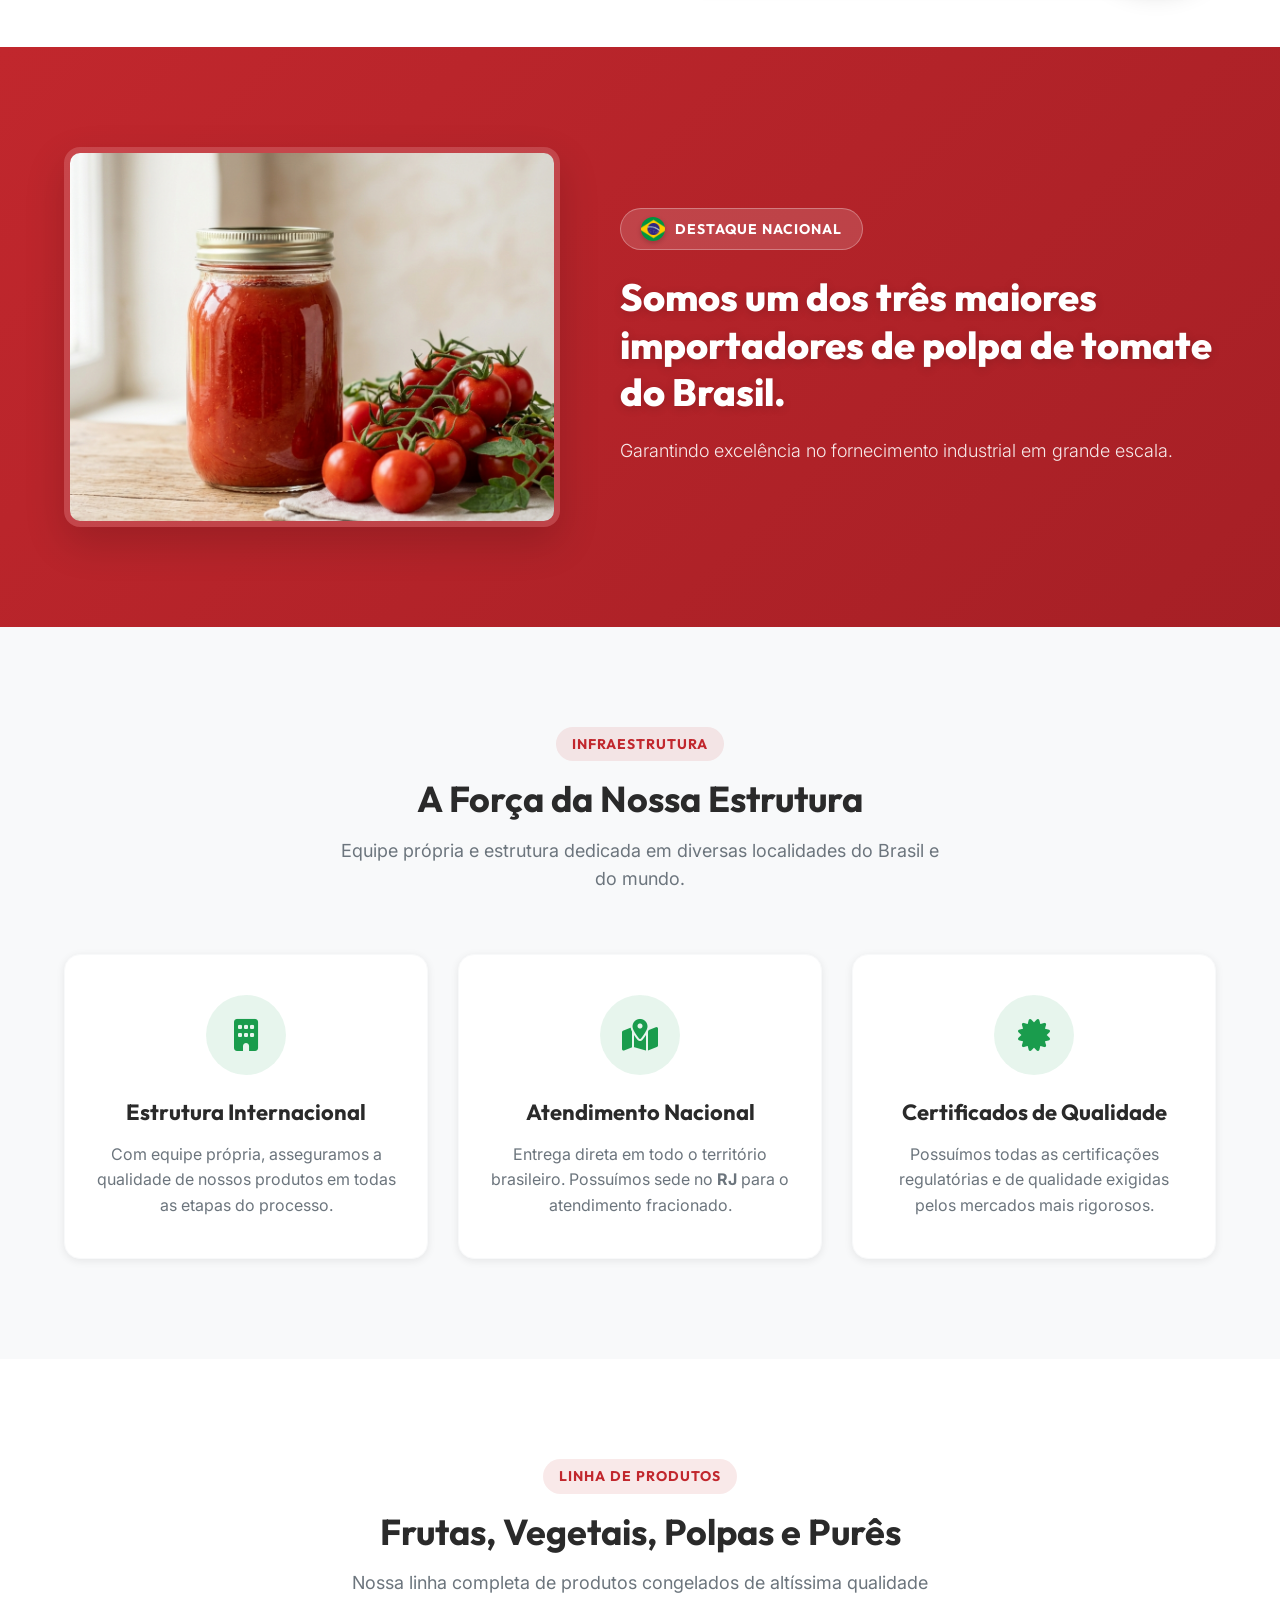
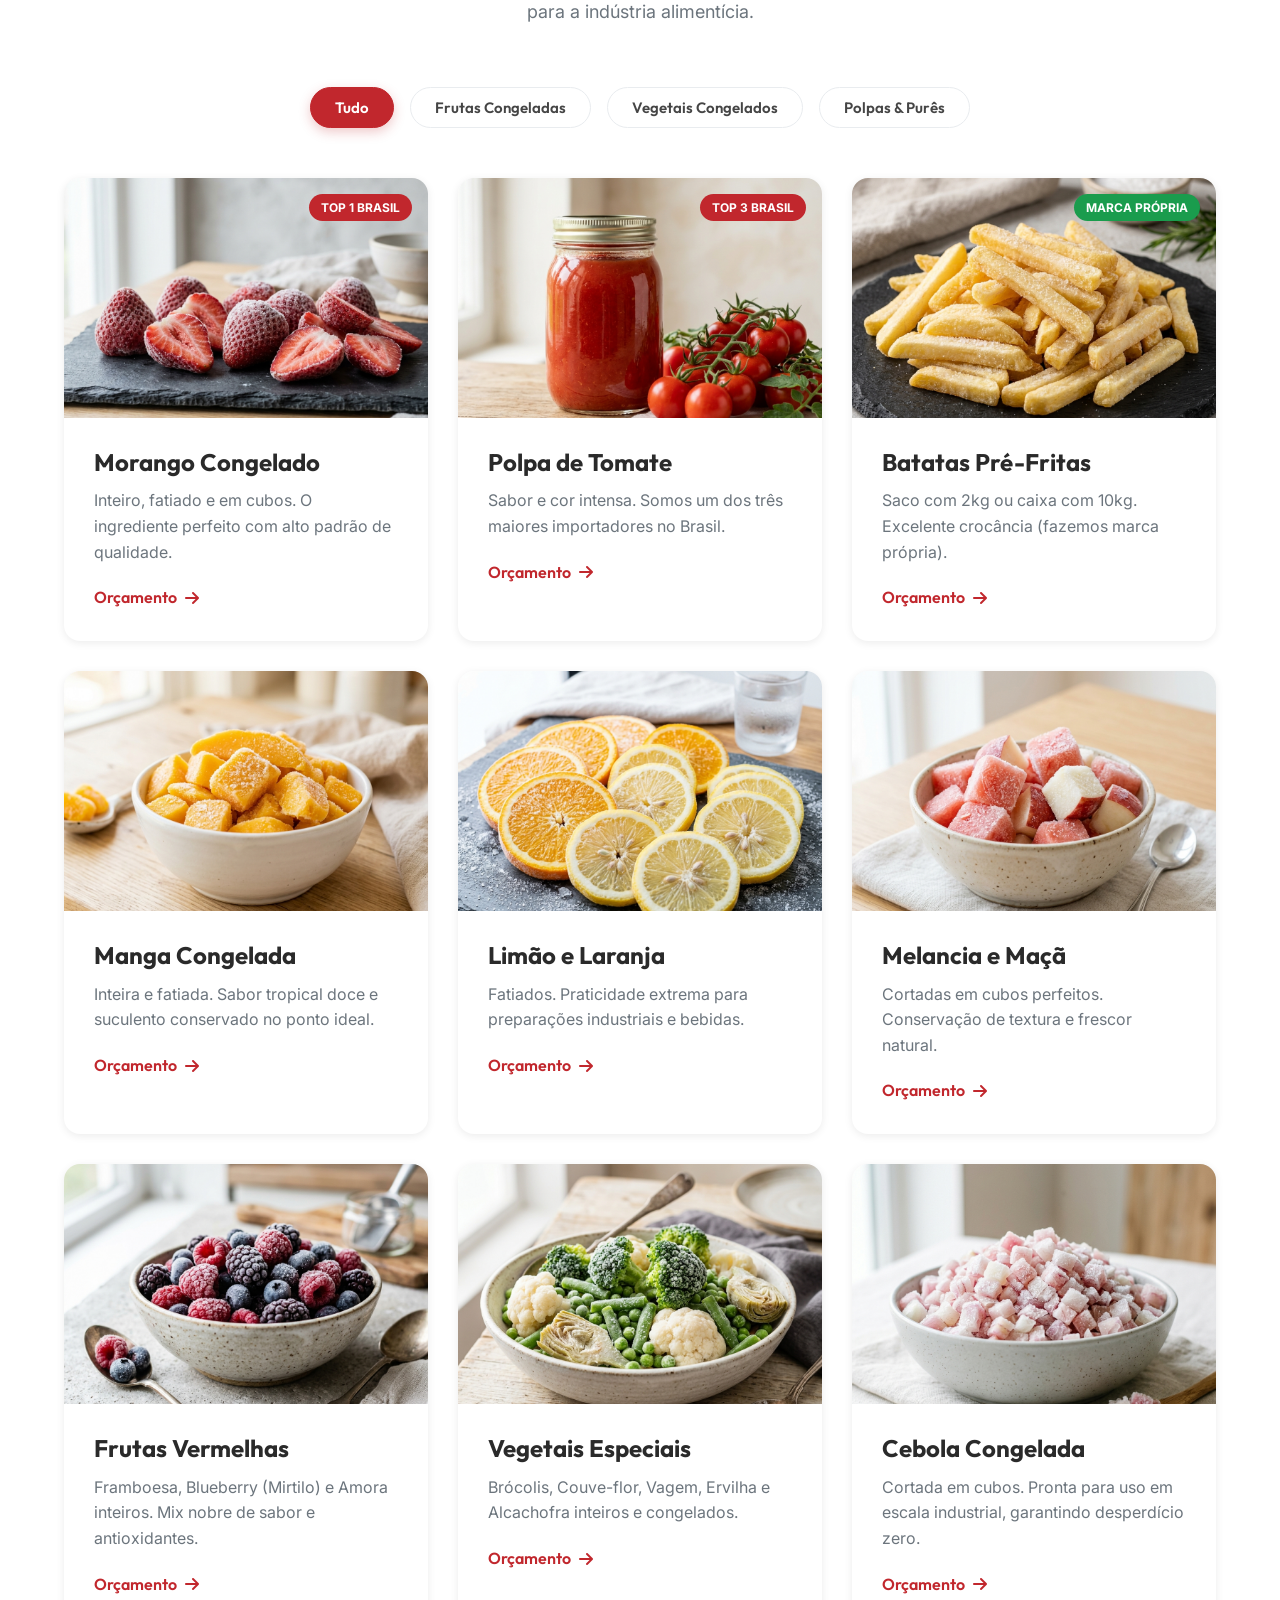
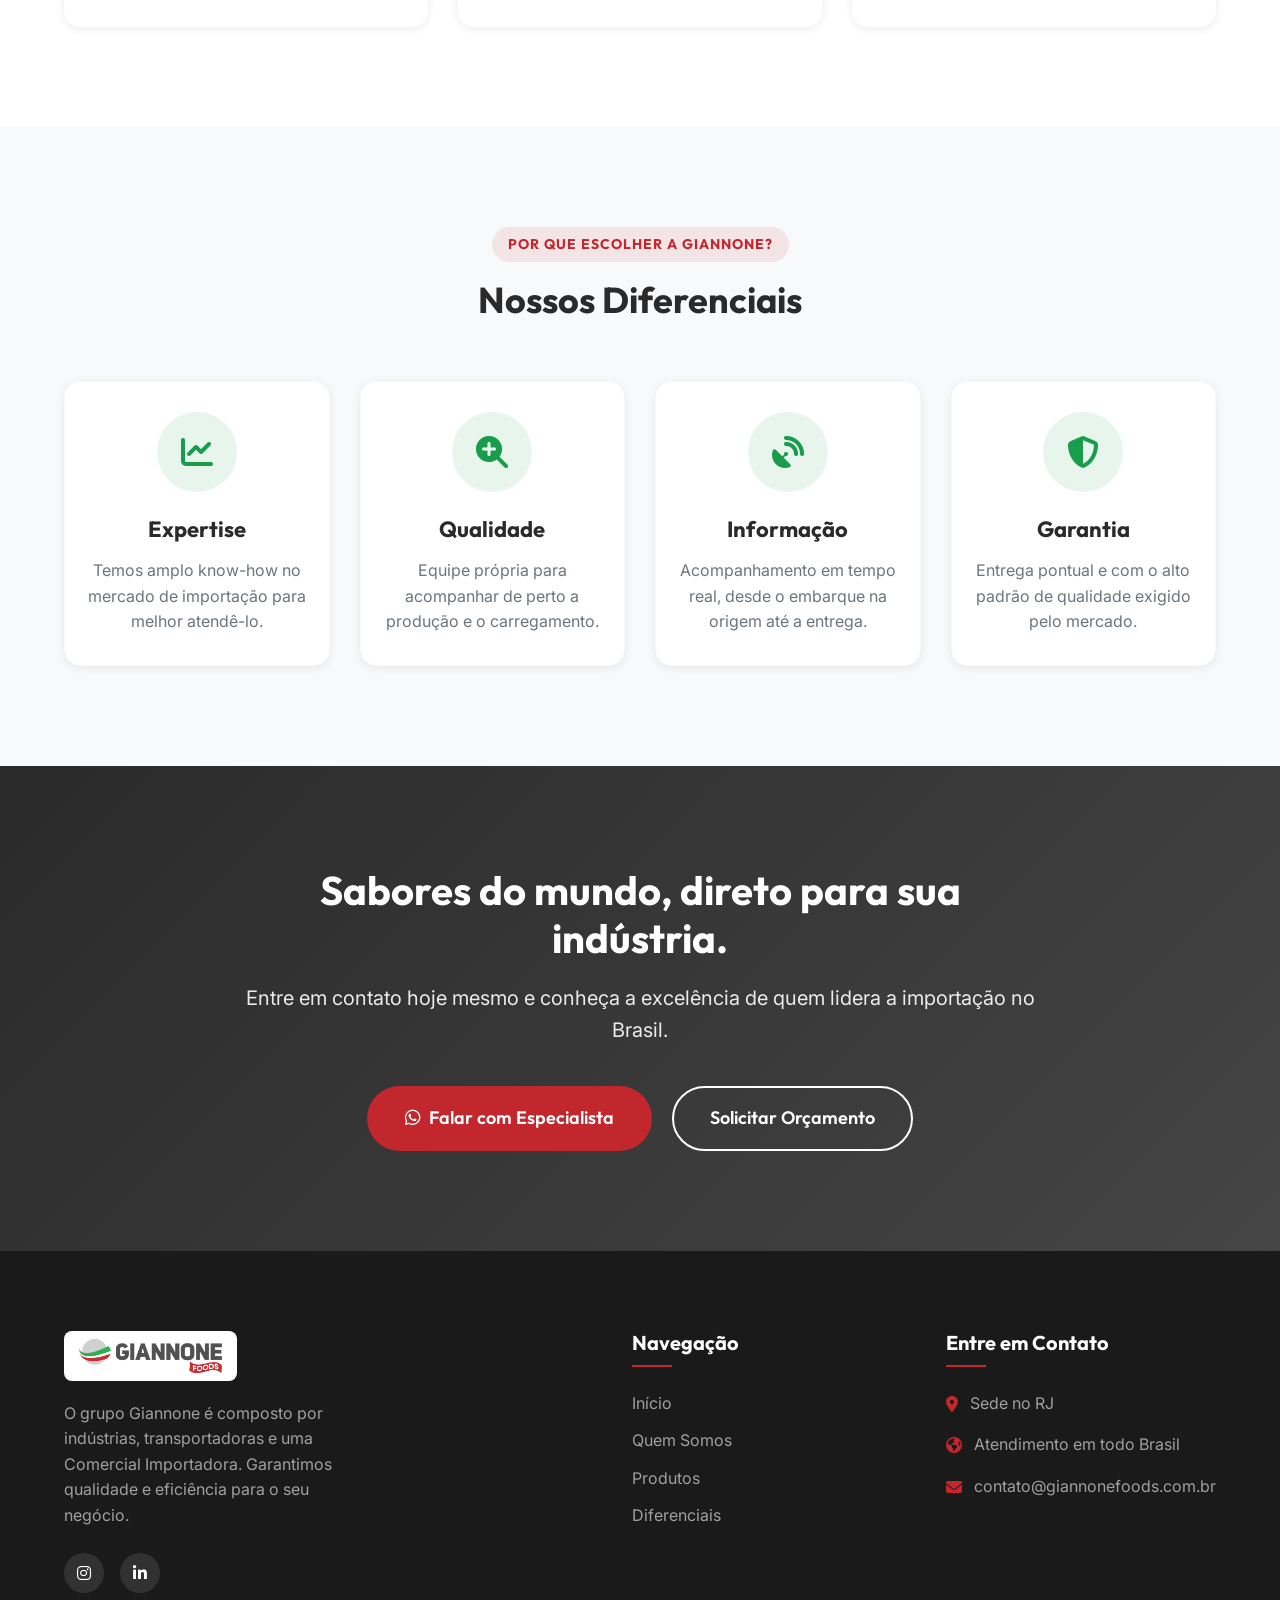
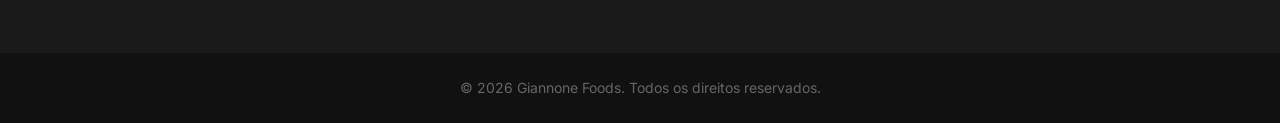
==== commit 681a6b48: "style: remove 'pures e polpas', move 'polpa de tomate' to 2nd position, and place scroll indicator o" ====
--- a/index.html
+++ b/index.html
@@ -136,11 +136,6 @@
                     <img src="product_veggies.png" alt="Vegetais">
                     <span data-i18n="prod_p7_title">Vegetais Especiais</span>
                 </div>
-                <!-- Card 7 -->
-                <div class="ticker-item">
-                    <img src="product_purees.png" alt="Purês">
-                    <span data-i18n="prod_p10_title">Purês e Polpas</span>
-                </div>
                 
                 <!-- Duplicate for infinite loop scroll -->
                 <div class="ticker-item">
@@ -166,10 +161,6 @@
                 <div class="ticker-item">
                     <img src="product_veggies.png" alt="Vegetais">
                     <span data-i18n="prod_p7_title">Vegetais Especiais</span>
-                </div>
-                <div class="ticker-item">
-                    <img src="product_purees.png" alt="Purês">
-                    <span data-i18n="prod_p10_title">Purês e Polpas</span>
                 </div>
             </div>
         </div>
@@ -281,6 +272,21 @@
                     </div>
                 </div>
 
+                <!-- P9: Polpa de Tomate -->
+                <div class="product-card" data-category="pulps">
+                    <div class="product-img">
+                        <img src="product_tomato_pulp.png" alt="Polpa de Tomate">
+                        <span class="badge" style="background-color: var(--color-primary);" data-i18n="prod_p9_badge">Top 3 Brasil</span>
+                    </div>
+                    <div class="product-info">
+                        <h3 data-i18n="prod_p9_title">Polpa de Tomate</h3>
+                        <p data-i18n="prod_p9_desc">Sabor e cor intensa. Somos um dos três maiores importadores no Brasil.</p>
+                        <a href="https://wa.me/5524981079111?text=Olá! Gostaria de fazer um orçamento de Polpa de Tomate." target="_blank" rel="noopener noreferrer" class="learn-more">
+                            <span>Orçamento</span> <i class="fas fa-arrow-right"></i>
+                        </a>
+                    </div>
+                </div>
+
                 <!-- P2: Batatas Pré-Fritas -->
                 <div class="product-card" data-category="veggies">
                     <div class="product-img">
@@ -375,35 +381,6 @@
                         <h3 data-i18n="prod_p8_title">Cebola Congelada</h3>
                         <p data-i18n="prod_p8_desc">Cortada em cubos. Pronta para uso em escala industrial, garantindo desperdício zero.</p>
                         <a href="https://wa.me/5524981079111?text=Olá! Gostaria de fazer um orçamento de Cebola Congelada em Cubos." target="_blank" rel="noopener noreferrer" class="learn-more">
-                            <span>Orçamento</span> <i class="fas fa-arrow-right"></i>
-                        </a>
-                    </div>
-                </div>
-
-                <!-- P9: Polpa de Tomate -->
-                <div class="product-card" data-category="pulps">
-                    <div class="product-img">
-                        <img src="product_tomato_pulp.png" alt="Polpa de Tomate">
-                        <span class="badge" style="background-color: var(--color-primary);" data-i18n="prod_p9_badge">Top 3 Brasil</span>
-                    </div>
-                    <div class="product-info">
-                        <h3 data-i18n="prod_p9_title">Polpa de Tomate</h3>
-                        <p data-i18n="prod_p9_desc">Sabor e cor intensa. Somos um dos três maiores importadores no Brasil.</p>
-                        <a href="https://wa.me/5524981079111?text=Olá! Gostaria de fazer um orçamento de Polpa de Tomate." target="_blank" rel="noopener noreferrer" class="learn-more">
-                            <span>Orçamento</span> <i class="fas fa-arrow-right"></i>
-                        </a>
-                    </div>
-                </div>
-
-                <!-- P10: Purês e Polpas -->
-                <div class="product-card" data-category="pulps">
-                    <div class="product-img">
-                        <img src="product_purees.png" alt="Purês e Polpas">
-                    </div>
-                    <div class="product-info">
-                        <h3 data-i18n="prod_p10_title">Purês e Polpas</h3>
-                        <p data-i18n="prod_p10_desc">Congelados, pasteurizados ou assépticos de força única e polpas concentradas.</p>
-                        <a href="https://wa.me/5524981079111?text=Olá! Gostaria de fazer um orçamento de Purês e Polpas de Fruta." target="_blank" rel="noopener noreferrer" class="learn-more">
                             <span>Orçamento</span> <i class="fas fa-arrow-right"></i>
                         </a>
                     </div>
--- a/style.css
+++ b/style.css
@@ -397,8 +397,7 @@
 .scroll-indicator {
     position: absolute;
     bottom: 140px;
-    left: 50%;
-    transform: translateX(-50%);
+    right: 40px;
     display: flex;
     flex-direction: column;
     align-items: center;
@@ -500,6 +499,7 @@
     }
     .scroll-indicator {
         bottom: 95px;
+        right: 20px;
     }
 }
 
